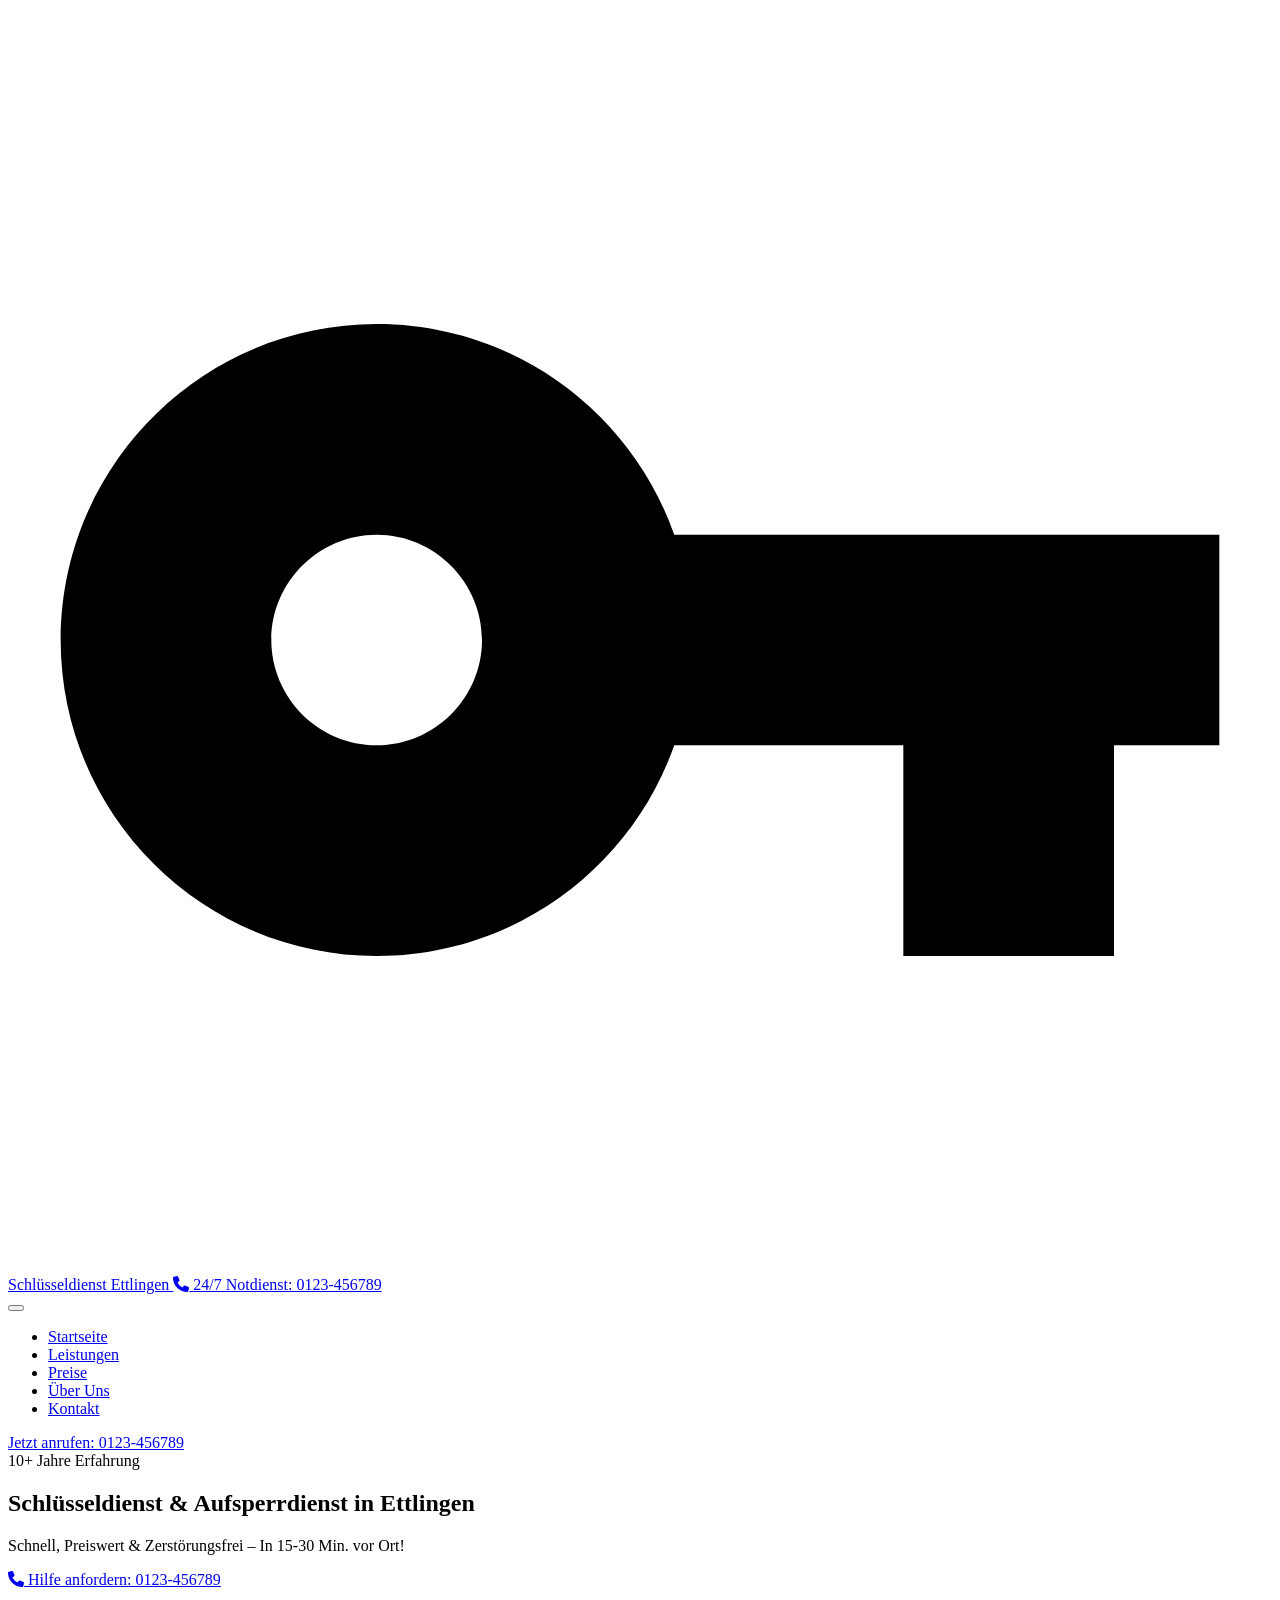
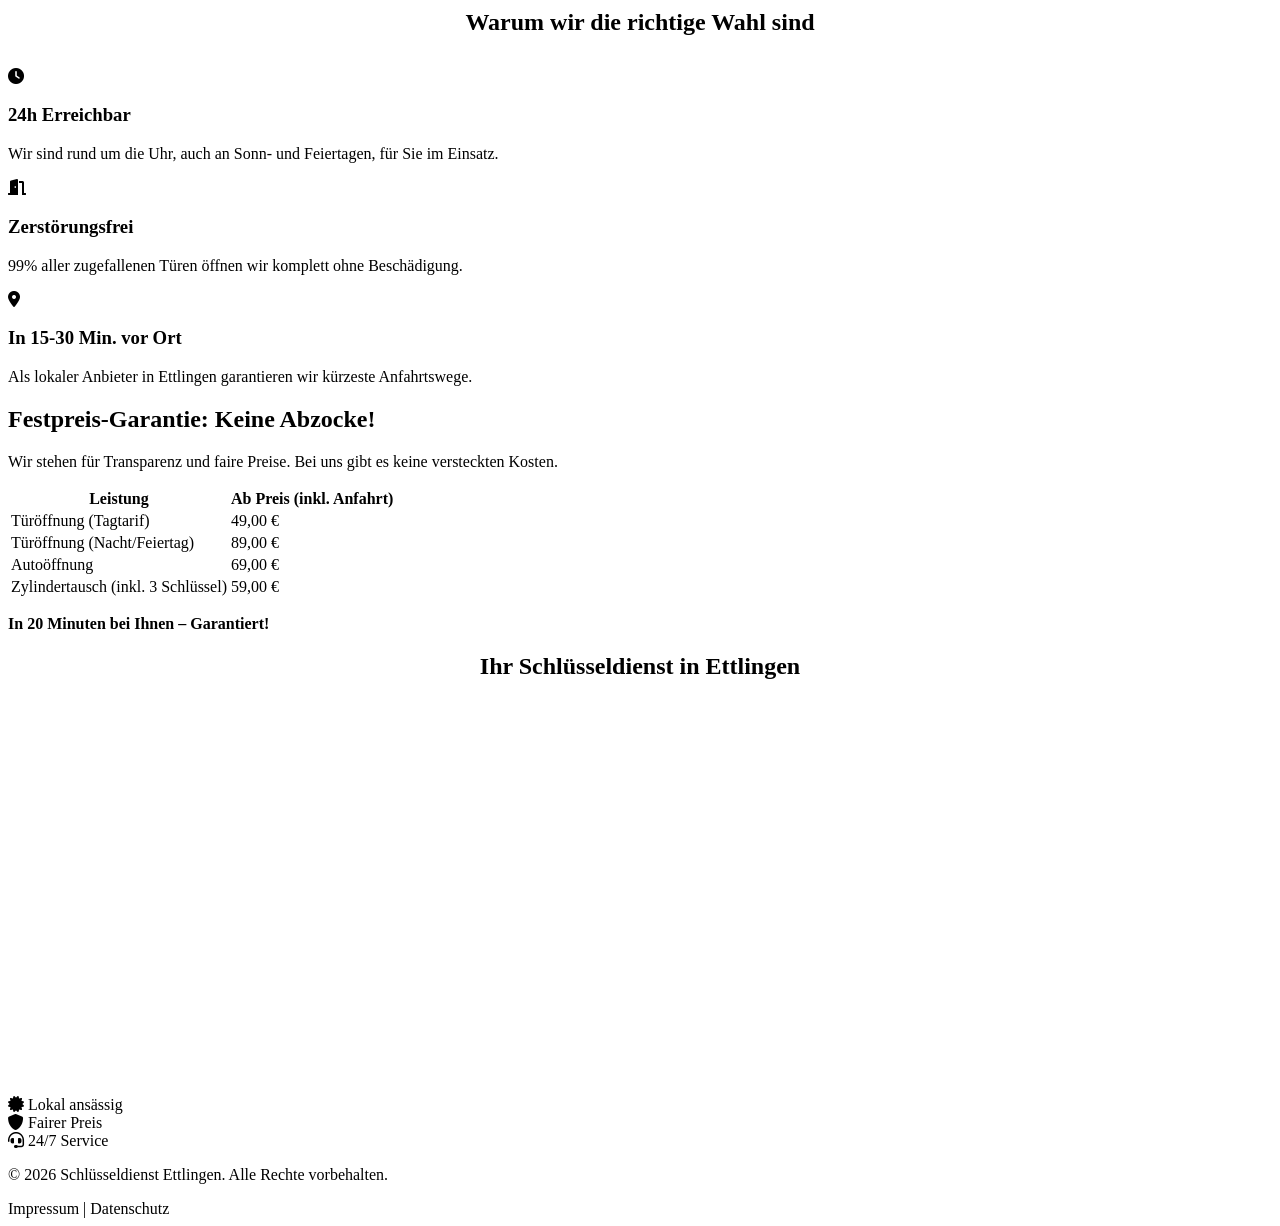
==== index.html @ 542e5ac6 "Add files via upload" ====
<!DOCTYPE html>
<html lang="de">
<head>
    <meta charset="UTF-8">
    <meta name="viewport" content="width=device-width, initial-scale=1.0">
    <title>Schlüsseldienst Ettlingen – Schnell & Preiswert (Festpreis-Garantie)</title>
    <meta name="description" content="Professioneller Schlüsseldienst & Aufsperrdienst in Ettlingen. In 15-30 Min. vor Ort, zerstörungsfreie Türöffnung, 24h Notdienst zum Festpreis. Jetzt anrufen!">
    <link rel="stylesheet" href="css/style.css">
    <link rel="stylesheet" href="https://cdnjs.cloudflare.com/ajax/libs/font-awesome/6.0.0/css/all.min.css">
    <!-- JSON-LD Schema Markup -->
    <script type="application/ld+json">
    {
      "@context": "https://schema.org",
      "@type": "LocalBusiness",
      "name": "Schlüsseldienst Ettlingen",
      "image": "img/hero-locksmith.webp",
      "@id": "",
      "url": "https://schluesseldienst-ettlingen.com",
      "telephone": "0123-456789",
      "address": {
        "@type": "PostalAddress",
        "streetAddress": "Musterstraße 123",
        "addressLocality": "Ettlingen",
        "postalCode": "76275",
        "addressCountry": "DE"
      },
      "geo": {
        "@type": "GeoCoordinates",
        "latitude": 48.9403,
        "longitude": 8.4069
      },
      "openingHoursSpecification": {
        "@type": "OpeningHoursSpecification",
        "dayOfWeek": [
          "Monday", "Tuesday", "Wednesday", "Thursday", "Friday", "Saturday", "Sunday"
        ],
        "opens": "00:00",
        "closes": "23:59"
      },
      "priceRange": "$$"
    }
    </script>
</head>
<body>
    <header>
        <div class="nav-container">
            <a href="index.html" class="logo">
                <svg viewBox="0 0 24 24" xmlns="http://www.w3.org/2000/svg">
                    <path d="M12.65 10C11.83 7.67 9.61 6 7 6c-3.31 0-6 2.69-6 6s2.69 6 6 6c2.61 0 4.83-1.67 5.65-4H17v4h4v-4h2v-4H12.65zM7 14c-1.1 0-2-.9-2-2s.9-2 2-2 2 .9 2 2-.9 2-2 2z"/>
                </svg>
                Schlüsseldienst Ettlingen
            </a>
            <a href="tel:0123-456789" class="emergency-btn">
                <i class="fas fa-phone"></i> <span class="btn-text">24/7 Notdienst: 0123-456789</span>
            </a>
            <nav>
                <button class="mobile-menu-toggle" aria-label="Menü öffnen">
                    <span></span>
                    <span></span>
                    <span></span>
                </button>
            </nav>
        </div>
        <ul class="nav-menu">
            <li><a href="index.html">Startseite</a></li>
            <li><a href="leistungen.html">Leistungen</a></li>
            <li><a href="preise.html">Preise</a></li>
            <li><a href="ueber-uns.html">Über Uns</a></li>
            <li><a href="kontakt.html">Kontakt</a></li>
        </ul>
    </header>

    <a href="tel:0123-456789" class="mobile-sticky-bar">
        Jetzt anrufen: 0123-456789
    </a>

    <section class="hero reveal">
        <div class="hero-content">
            <div class="hero-badge">10+ Jahre Erfahrung</div>
            <h1>Schlüsseldienst & Aufsperrdienst in Ettlingen</h1>
            <p>Schnell, Preiswert & Zerstörungsfrei – In 15-30 Min. vor Ort!</p>
            <a href="tel:0123-456789" class="hero-btn">
                <i class="fas fa-phone"></i> Hilfe anfordern: 0123-456789
            </a>
        </div>
    </section>

    <section class="usp reveal">
        <h2 style="text-align:center; margin-bottom: 2rem;">Warum wir die richtige Wahl sind</h2>
        <div class="usp-grid">
            <div class="usp-card">
                <i class="fas fa-clock"></i>
                <h3>24h Erreichbar</h3>
                <p>Wir sind rund um die Uhr, auch an Sonn- und Feiertagen, für Sie im Einsatz.</p>
            </div>
            <div class="usp-card">
                <i class="fas fa-door-open"></i>
                <h3>Zerstörungsfrei</h3>
                <p>99% aller zugefallenen Türen öffnen wir komplett ohne Beschädigung.</p>
            </div>
            <div class="usp-card">
                <i class="fas fa-map-marker-alt"></i>
                <h3>In 15-30 Min. vor Ort</h3>
                <p>Als lokaler Anbieter in Ettlingen garantieren wir kürzeste Anfahrtswege.</p>
            </div>
        </div>
    </section>

    <section class="pricing reveal">
        <div class="pricing-container">
            <h2>Festpreis-Garantie: Keine Abzocke!</h2>
            <p>Wir stehen für Transparenz und faire Preise. Bei uns gibt es keine versteckten Kosten.</p>
            <table class="pricing-table">
                <thead>
                    <tr>
                        <th>Leistung</th>
                        <th>Ab Preis (inkl. Anfahrt)</th>
                    </tr>
                </thead>
                <tbody>
                    <tr>
                        <td>Türöffnung (Tagtarif)</td>
                        <td>49,00 €</td>
                    </tr>
                    <tr>
                        <td>Türöffnung (Nacht/Feiertag)</td>
                        <td>89,00 €</td>
                    </tr>
                    <tr>
                        <td>Autoöffnung</td>
                        <td>69,00 €</td>
                    </tr>
                    <tr>
                        <td>Zylindertausch (inkl. 3 Schlüssel)</td>
                        <td>59,00 €</td>
                    </tr>
                </tbody>
            </table>
            <p style="margin-top: 1rem; font-weight: bold; color: var(--primary-color);">In 20 Minuten bei Ihnen – Garantiert!</p>
        </div>
    </section>

    <section class="map reveal">
        <h2 style="text-align:center; margin-bottom: 1rem;">Ihr Schlüsseldienst in Ettlingen</h2>
        <div style="width: 100%; height: 400px;">
            <iframe 
                src="https://www.google.com/maps/embed?pb=!1m18!1m12!1m3!1d10528.234608753235!2d8.3999!3d48.9403!2m3!1f0!2f0!3f0!3m2!1i1024!2i768!4f13.1!3m3!1m2!1s0x479708f76e7f7943%3A0x422d4d510db1480!2sEttlingen!5e0!3m2!1sde!2sde!4v1620000000000!5m2!1sde!2sde" 
                width="100%" height="100%" style="border:0; border-radius: 10px;" allowfullscreen="" loading="lazy"></iframe>
        </div>
    </section>

    <footer>
        <div class="footer-badges">
            <div class="badge">
                <i class="fas fa-certificate"></i>
                <span>Lokal ansässig</span>
            </div>
            <div class="badge">
                <i class="fas fa-shield-alt"></i>
                <span>Fairer Preis</span>
            </div>
            <div class="badge">
                <i class="fas fa-headset"></i>
                <span>24/7 Service</span>
            </div>
        </div>
        <p>&copy; 2026 Schlüsseldienst Ettlingen. Alle Rechte vorbehalten.</p>
        <nav style="margin-top: 1rem;">
            <a href="impressum.html" style="color: var(--white); text-decoration: none;">Impressum</a> | 
            <a href="datenschutz.html" style="color: var(--white); text-decoration: none;">Datenschutz</a>
        </nav>
    </footer>

    <script src="js/main.js"></script>
</body>
</html>
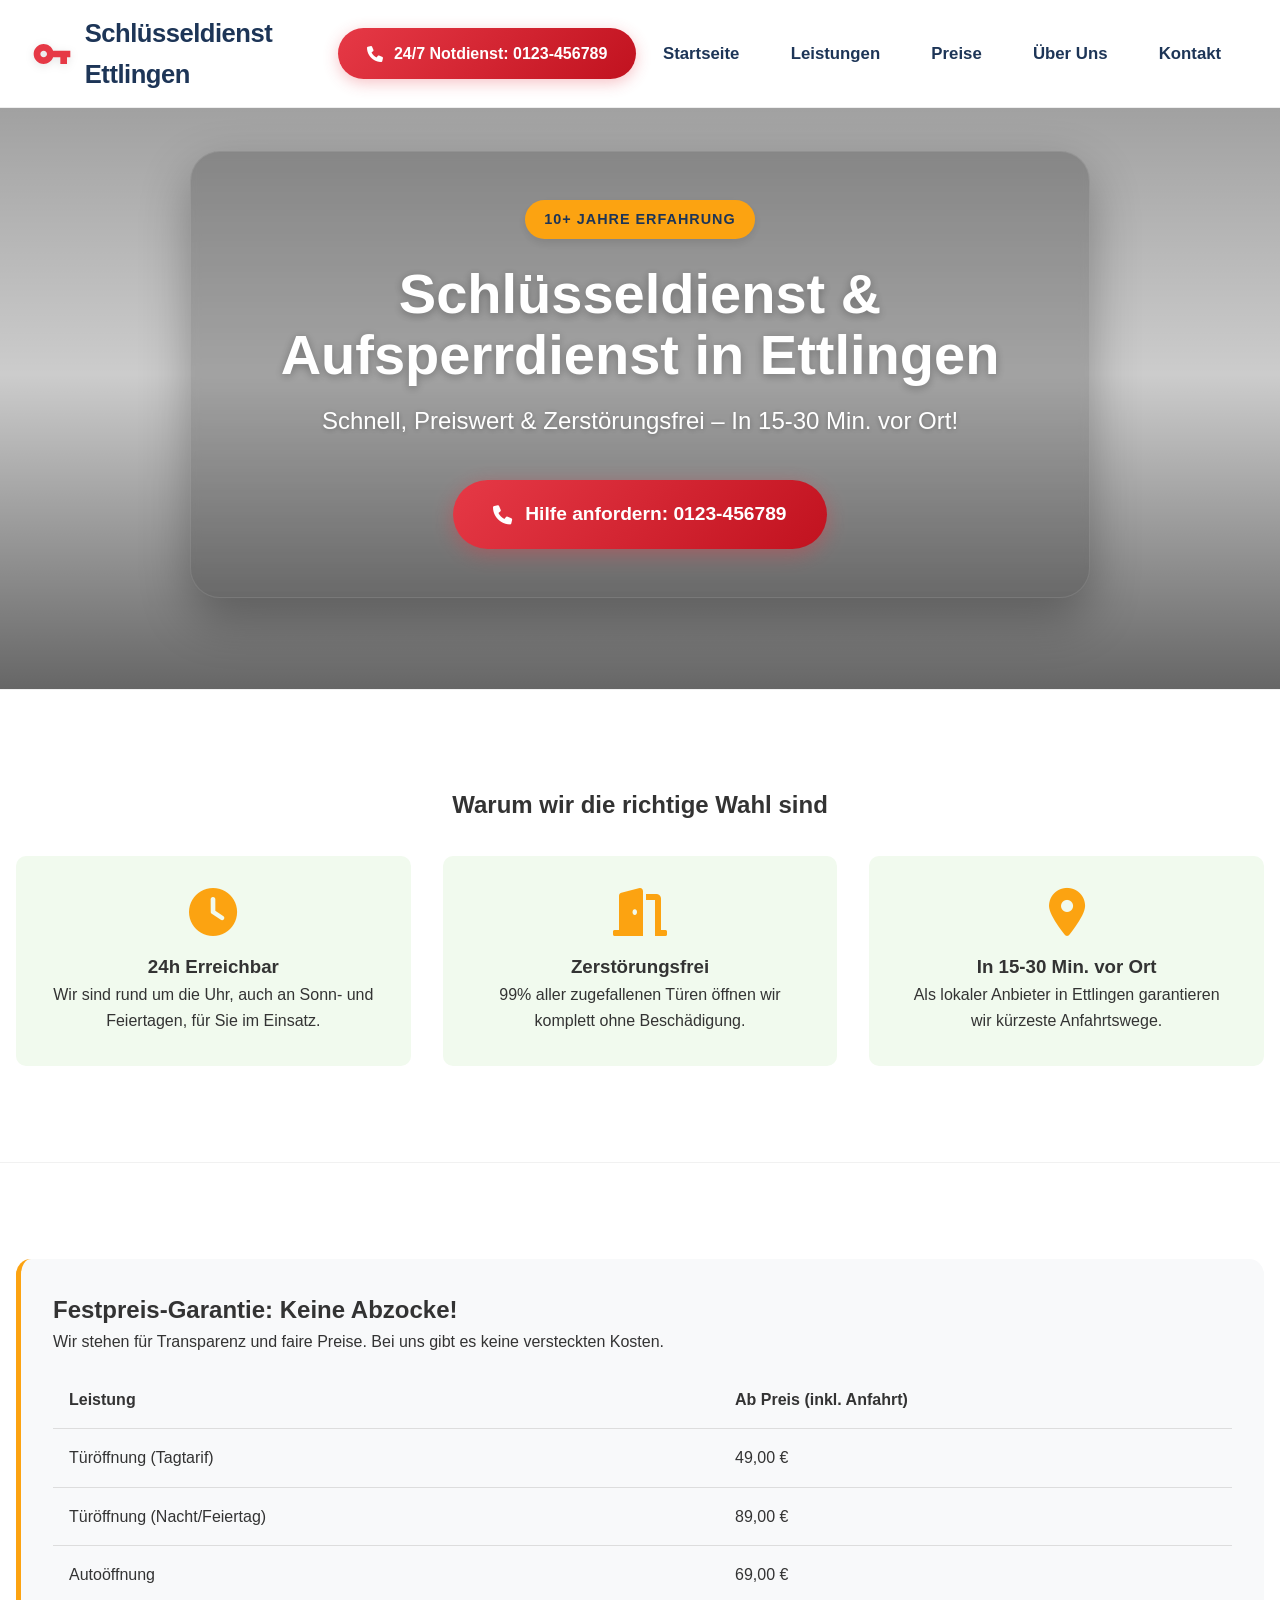
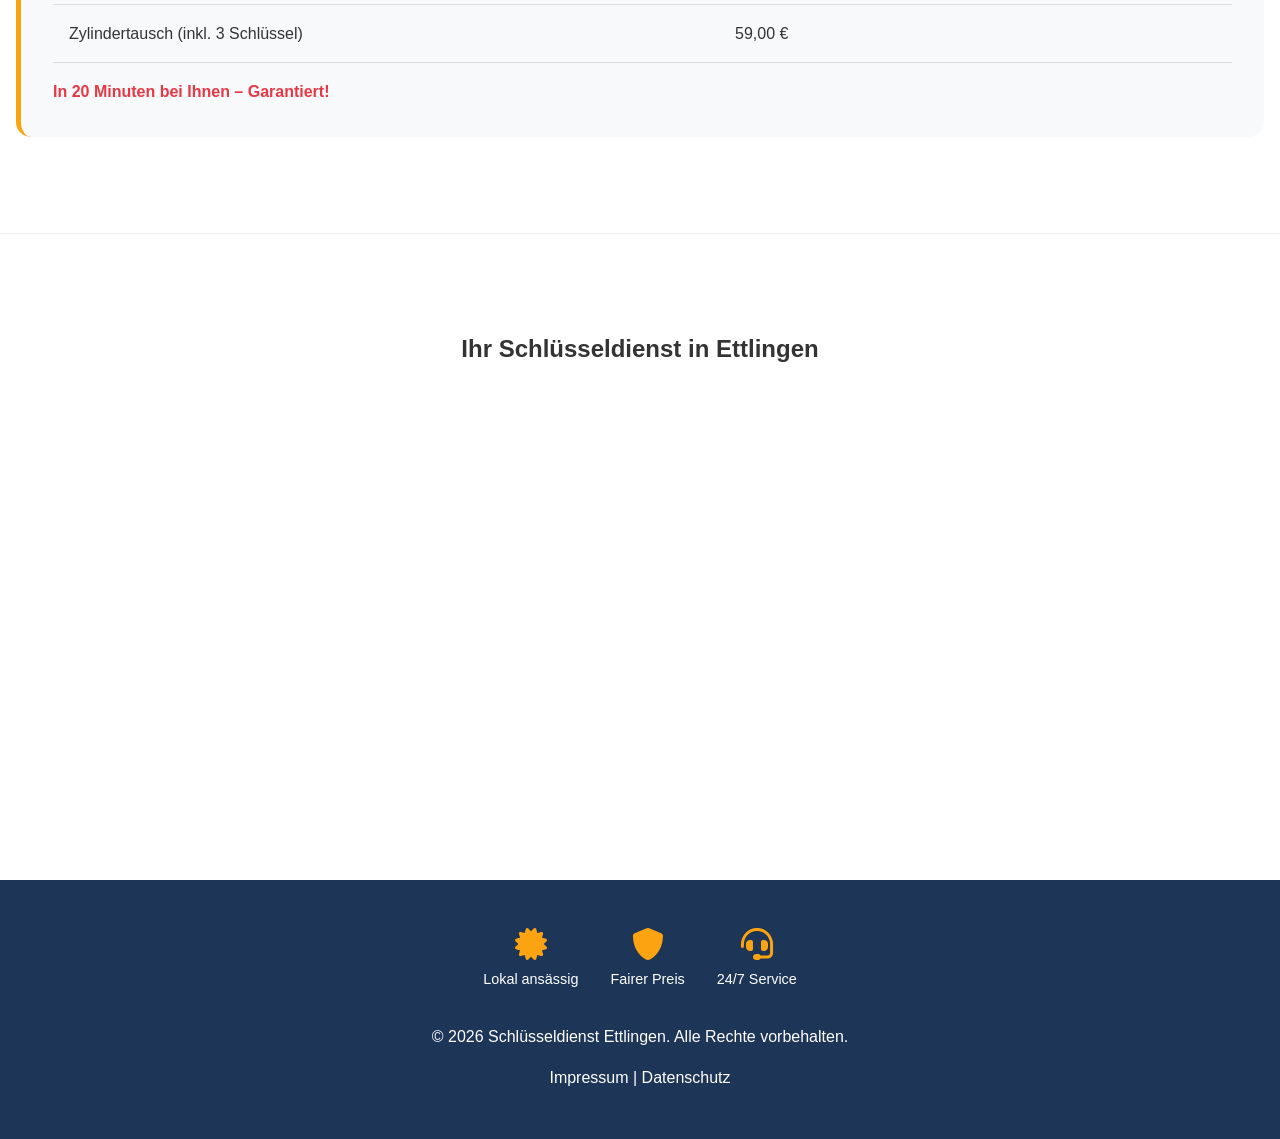
==== commit 3c6ab803: "Update index.html" ====
--- a/index.html
+++ b/index.html
@@ -48,26 +48,31 @@
                 <svg viewBox="0 0 24 24" xmlns="http://www.w3.org/2000/svg">
                     <path d="M12.65 10C11.83 7.67 9.61 6 7 6c-3.31 0-6 2.69-6 6s2.69 6 6 6c2.61 0 4.83-1.67 5.65-4H17v4h4v-4h2v-4H12.65zM7 14c-1.1 0-2-.9-2-2s.9-2 2-2 2 .9 2 2-.9 2-2 2z"/>
                 </svg>
-                Schlüsseldienst Ettlingen
+                <div class="logo-text">
+                    <span class="logo-top">Schlüsseldienst</span>
+                    <span class="logo-bottom">Ettlingen</span>
+                </div>
             </a>
-            <a href="tel:0123-456789" class="emergency-btn">
-                <i class="fas fa-phone"></i> <span class="btn-text">24/7 Notdienst: 0123-456789</span>
-            </a>
-            <nav>
-                <button class="mobile-menu-toggle" aria-label="Menü öffnen">
-                    <span></span>
-                    <span></span>
-                    <span></span>
-                </button>
-            </nav>
+            <div class="header-actions">
+                <a href="tel:0123-456789" class="emergency-btn">
+                    <i class="fas fa-phone"></i> <span class="btn-text">24/7 Notdienst: 0123-456789</span>
+                </a>
+                <nav>
+                    <button class="mobile-menu-toggle" aria-label="Menü öffnen">
+                        <span></span>
+                        <span></span>
+                        <span></span>
+                    </button>
+                </nav>
+            </div>
+            <ul class="nav-menu">
+                <li><a href="index.html">Startseite</a></li>
+                <li><a href="leistungen.html">Leistungen</a></li>
+                <li><a href="preise.html">Preise</a></li>
+                <li><a href="ueber-uns.html">Über Uns</a></li>
+                <li><a href="kontakt.html">Kontakt</a></li>
+            </ul>
         </div>
-        <ul class="nav-menu">
-            <li><a href="index.html">Startseite</a></li>
-            <li><a href="leistungen.html">Leistungen</a></li>
-            <li><a href="preise.html">Preise</a></li>
-            <li><a href="ueber-uns.html">Über Uns</a></li>
-            <li><a href="kontakt.html">Kontakt</a></li>
-        </ul>
     </header>
 
     <a href="tel:0123-456789" class="mobile-sticky-bar">
--- a/css/style.css
+++ b/css/style.css
@@ -0,0 +1,545 @@
+:root {
+    --primary-color: #e63946; /* Emergency Red */
+    --secondary-color: #fca311; /* Urgency Orange */
+    --dark-color: #1d3557;
+    --light-color: #f1faee;
+    --text-color: #333;
+    --white: #ffffff;
+    --glass-bg: rgba(255, 255, 255, 0.7);
+    --glass-border: rgba(255, 255, 255, 0.3);
+    --transition: all 0.3s ease;
+}
+
+* {
+    margin: 0;
+    padding: 0;
+    box-sizing: border-box;
+}
+
+body {
+    font-family: 'Segoe UI', Tahoma, Geneva, Verdana, sans-serif;
+    line-height: 1.6;
+    color: var(--text-color);
+    background-color: var(--white);
+    overflow-x: hidden;
+}
+
+/* Header & Navigation */
+header {
+    position: fixed;
+    top: 0;
+    width: 100%;
+    z-index: 1001; /* Higher than menu */
+    background: var(--white);
+    backdrop-filter: blur(10px);
+    -webkit-backdrop-filter: blur(10px);
+    border-bottom: 1px solid #eee;
+    padding: 0.8rem 0;
+    transition: var(--transition);
+}
+
+header.scrolled {
+    padding: 0.4rem 0;
+    background: rgba(255, 255, 255, 0.9);
+}
+
+.nav-container {
+    max-width: 1400px;
+    margin: 0 auto;
+    display: flex;
+    justify-content: space-between;
+    align-items: center;
+    padding: 0 2rem;
+}
+
+.logo {
+    display: flex;
+    align-items: center;
+    gap: 0.8rem;
+    font-weight: 800;
+    font-size: 1.6rem; /* Slightly larger on desktop */
+    text-decoration: none;
+    color: var(--dark-color);
+    letter-spacing: -0.5px;
+    flex: 1; /* Take space on the left */
+}
+
+.logo svg {
+    width: 40px;
+    height: 40px;
+    fill: var(--primary-color);
+    filter: drop-shadow(0 2px 4px rgba(0,0,0,0.1));
+    flex-shrink: 0;
+}
+
+.mobile-menu-toggle {
+    display: none;
+    flex-direction: column;
+    justify-content: space-between;
+    width: 30px;
+    height: 21px;
+    background: transparent;
+    border: none;
+    cursor: pointer;
+    padding: 0;
+    z-index: 1001;
+}
+
+.mobile-menu-toggle span {
+    width: 100%;
+    height: 3px;
+    background-color: var(--dark-color);
+    border-radius: 10px;
+    transition: all 0.3s cubic-bezier(0.68, -0.6, 0.32, 1.6);
+}
+
+.mobile-menu-toggle.active span:nth-child(1) {
+    transform: translateY(9px) rotate(45deg);
+}
+
+.mobile-menu-toggle.active span:nth-child(2) {
+    opacity: 0;
+    transform: translateX(-20px);
+}
+
+.mobile-menu-toggle.active span:nth-child(3) {
+    transform: translateY(-9px) rotate(-45deg);
+}
+
+.nav-menu {
+    display: flex;
+    list-style: none;
+    gap: 1.2rem; /* Reduced space between links */
+    justify-content: center;
+    flex: 2; /* Center in the middle */
+}
+
+.nav-menu li a {
+    text-decoration: none;
+    color: var(--dark-color);
+    font-weight: 700;
+    font-size: 1.05rem;
+    padding: 0.6rem 1rem;
+    border-radius: 12px;
+    transition: var(--transition);
+}
+
+.nav-menu li a:hover {
+    background: rgba(230, 57, 70, 0.05);
+    color: var(--primary-color);
+}
+
+.nav-menu li a.active {
+    background: var(--primary-color);
+    color: var(--white);
+}
+
+.emergency-btn {
+    background: linear-gradient(135deg, var(--primary-color), #c1121f);
+    color: var(--white);
+    padding: 0.8rem 1.8rem;
+    border-radius: 50px;
+    text-decoration: none;
+    font-weight: 700;
+    display: flex;
+    align-items: center;
+    gap: 0.7rem;
+    transition: var(--transition);
+    box-shadow: 0 4px 15px rgba(230, 57, 70, 0.3);
+    animation: pulse 2s infinite;
+    flex: 1; /* Take space on the right */
+    justify-content: flex-end; /* Align content to right */
+    max-width: fit-content;
+    margin-left: auto;
+}
+
+@keyframes pulse {
+    0% { box-shadow: 0 0 0 0 rgba(230, 57, 70, 0.4); }
+    70% { box-shadow: 0 0 0 10px rgba(230, 57, 70, 0); }
+    100% { box-shadow: 0 0 0 0 rgba(230, 57, 70, 0); }
+}
+
+.emergency-btn:hover {
+    transform: scale(1.05) translateY(-2px);
+    box-shadow: 0 6px 20px rgba(230, 57, 70, 0.4);
+}
+
+/* Mobile View Sticky Bar */
+.mobile-sticky-bar {
+    display: none;
+    position: fixed;
+    bottom: 0;
+    left: 0;
+    width: 100%;
+    background-color: var(--primary-color);
+    color: var(--white);
+    text-align: center;
+    padding: 0.8rem;
+    z-index: 1001;
+    font-weight: bold;
+    text-decoration: none;
+}
+
+/* Sections Base Styling */
+section {
+    padding: 6rem 1rem; /* Increased padding for better spacing */
+    max-width: 1400px;
+    margin: 0 auto;
+    border-bottom: 1px solid #f1f1f1; /* Light border line to show separation */
+    position: relative;
+}
+
+section:last-of-type {
+    border-bottom: none;
+}
+
+.hero {
+    position: relative;
+    height: 70vh;
+    display: flex;
+    align-items: center;
+    justify-content: center;
+    text-align: center;
+    background: url('https://images.unsplash.com/photo-1582139329536-e7284fece509?auto=format&fit=crop&q=80&w=1600'); /* High-quality Locksmith image from Unsplash */
+    background-size: cover;
+    background-position: center;
+    background-attachment: fixed; /* Parallax effect on desktop */
+    color: var(--white);
+    margin-top: 60px;
+    max-width: 100%;
+    overflow: hidden;
+}
+
+.hero::before {
+    content: '';
+    position: absolute;
+    top: 0;
+    left: 0;
+    width: 100%;
+    height: 100%;
+    background: linear-gradient(
+        to bottom,
+        rgba(0, 0, 0, 0.4) 0%,
+        rgba(0, 0, 0, 0.2) 50%,
+        rgba(0, 0, 0, 0.6) 100%
+    );
+    z-index: 1;
+}
+
+.hero-content {
+    position: relative;
+    z-index: 2;
+    padding: 3rem;
+    max-width: 900px;
+    background: rgba(0, 0, 0, 0.2); /* Mid-shadow effect in background */
+    backdrop-filter: blur(5px);
+    -webkit-backdrop-filter: blur(5px);
+    border-radius: 30px;
+    border: 1px solid rgba(255, 255, 255, 0.1);
+    box-shadow: 0 20px 50px rgba(0, 0, 0, 0.3); /* Good seeing shadow */
+}
+
+.hero-content h1 {
+    font-size: 3.5rem;
+    margin-bottom: 1rem;
+    line-height: 1.1;
+    text-shadow: 0 2px 10px rgba(0,0,0,0.3);
+}
+
+.hero-content p {
+    font-size: 1.5rem;
+    margin-bottom: 2.5rem;
+    text-shadow: 0 1px 5px rgba(0,0,0,0.3);
+}
+
+.hero-badge {
+    display: inline-block;
+    background: var(--secondary-color);
+    color: var(--dark-color);
+    padding: 0.5rem 1.2rem;
+    border-radius: 50px;
+    font-weight: 800;
+    font-size: 0.9rem;
+    margin-bottom: 1.5rem;
+    text-transform: uppercase;
+    letter-spacing: 1px;
+    box-shadow: 0 4px 10px rgba(0,0,0,0.1);
+}
+
+.hero-btn {
+    display: inline-flex;
+    align-items: center;
+    gap: 0.8rem;
+    background: linear-gradient(135deg, var(--primary-color), #c1121f);
+    color: var(--white);
+    padding: 1.2rem 2.5rem;
+    border-radius: 50px;
+    text-decoration: none;
+    font-weight: 700;
+    font-size: 1.2rem;
+    transition: var(--transition);
+    box-shadow: 0 5px 20px rgba(230, 57, 70, 0.4);
+    animation: pulse 2s infinite;
+}
+
+.hero-btn:hover {
+    transform: scale(1.05) translateY(-3px);
+    box-shadow: 0 8px 25px rgba(230, 57, 70, 0.5);
+}
+
+/* USP Section */
+.usp-grid {
+    display: grid;
+    grid-template-columns: repeat(auto-fit, minmax(250px, 1fr));
+    gap: 2rem;
+    text-align: center;
+}
+
+.usp-card {
+    padding: 2rem;
+    background: var(--light-color);
+    border-radius: 10px;
+    transition: var(--transition);
+}
+
+.usp-card:hover {
+    transform: translateY(-5px);
+    box-shadow: 0 5px 15px rgba(0,0,0,0.1);
+}
+
+.usp-card i {
+    font-size: 3rem;
+    color: var(--secondary-color);
+    margin-bottom: 1rem;
+}
+
+/* Pricing Section */
+.pricing-container {
+    background: #f8f9fa;
+    padding: 2rem;
+    border-radius: 15px;
+    border-left: 5px solid var(--secondary-color);
+}
+
+.pricing-table {
+    width: 100%;
+    border-collapse: collapse;
+    margin-top: 1rem;
+}
+
+.pricing-table th, .pricing-table td {
+    padding: 1rem;
+    border-bottom: 1px solid #ddd;
+    text-align: left;
+}
+
+/* FAQ Accordion */
+.accordion-item {
+    border-bottom: 1px solid #ddd;
+    margin-bottom: 0.5rem;
+}
+
+.accordion-header {
+    width: 100%;
+    padding: 1rem;
+    background: none;
+    border: none;
+    text-align: left;
+    font-size: 1.1rem;
+    font-weight: bold;
+    cursor: pointer;
+    display: flex;
+    justify-content: space-between;
+    align-items: center;
+}
+
+.accordion-content {
+    max-height: 0;
+    overflow: hidden;
+    transition: max-height 0.3s ease-out;
+    padding: 0 1rem;
+}
+
+/* Fade-in Animation */
+.reveal {
+    opacity: 0;
+    transform: translateY(30px);
+    transition: all 0.8s ease-out;
+}
+
+.reveal.active {
+    opacity: 1;
+    transform: translateY(0);
+}
+
+/* Footer */
+footer {
+    background: var(--dark-color);
+    color: var(--white);
+    padding: 3rem 1rem;
+    text-align: center;
+}
+
+.footer-badges {
+    display: flex;
+    justify-content: center;
+    gap: 2rem;
+    margin-bottom: 2rem;
+}
+
+.badge {
+    display: flex;
+    flex-direction: column;
+    align-items: center;
+    font-size: 0.9rem;
+}
+
+.badge i {
+    font-size: 2rem;
+    margin-bottom: 0.5rem;
+    color: var(--secondary-color);
+}
+
+/* Mobile Responsive */
+@media (max-width: 992px) {
+    .btn-text {
+        display: none;
+    }
+    .emergency-btn {
+        padding: 0.8rem;
+        border-radius: 50%;
+        width: 45px;
+        height: 45px;
+        justify-content: center;
+        order: 2; /* Phone icon middle */
+        margin-left: auto; /* Push phone icon to right next to burger */
+    }
+    .emergency-btn i {
+        font-size: 1.2rem;
+        margin: 0;
+    }
+    nav {
+        order: 3; /* Burger on far right */
+    }
+}
+
+@media (max-width: 768px) {
+    .mobile-menu-toggle {
+        display: flex;
+        margin-left: 1rem;
+    }
+
+    .nav-menu {
+        position: absolute; /* Relative to header */
+        top: 100%; /* Directly below header */
+        left: 0;
+        width: 100%;
+        height: auto;
+        background: var(--white);
+        flex-direction: column;
+        justify-content: flex-start;
+        align-items: stretch;
+        padding: 0.5rem;
+        box-shadow: 0 10px 30px rgba(0,0,0,0.1);
+        transition: 0.3s cubic-bezier(0.4, 0, 0.2, 1);
+        z-index: 1000;
+        transform: translateY(-100%);
+        opacity: 0;
+        visibility: hidden;
+    }
+
+    .nav-menu.active {
+        transform: translateY(0);
+        opacity: 1;
+        visibility: visible;
+    }
+
+    .nav-menu li {
+        margin: 0;
+        width: 100%;
+    }
+
+    .nav-menu li a {
+        display: block;
+        padding: 0.8rem 1.2rem;
+        font-size: 0.95rem;
+        font-weight: 600;
+        color: #444;
+        border-radius: 8px;
+        transition: 0.2s ease;
+    }
+
+    .nav-menu li a:hover,
+    .nav-menu li a.active {
+        background-color: #f0f4f8;
+        color: var(--primary-color);
+    }
+
+    /* Highlight first and last links like in the image */
+    .nav-menu li:first-child a,
+    .nav-menu li:last-child a {
+        background-color: #f0f4f8;
+        color: var(--primary-color);
+    }
+
+    .hero {
+        height: 80vh; /* Better for seeing image */
+        background: url('https://images.unsplash.com/photo-1582139329536-e7284fece509?auto=format&fit=crop&q=80&w=800');
+        background-size: cover;
+        background-position: center;
+        background-attachment: scroll; /* Fixed is buggy on mobile */
+        display: flex;
+        align-items: center;
+        padding-bottom: 0;
+    }
+
+    .hero::before {
+        background: linear-gradient(
+            to top,
+            rgba(0, 0, 0, 0.7) 0%,
+            rgba(0, 0, 0, 0.3) 50%,
+            rgba(0, 0, 0, 0.5) 100%
+        );
+    }
+
+    .hero-content {
+        background: rgba(255, 255, 255, 0.1);
+        backdrop-filter: blur(10px);
+        -webkit-backdrop-filter: blur(10px);
+        padding: 2.5rem 1.5rem;
+        border-radius: 25px;
+        border: 1px solid rgba(255, 255, 255, 0.2);
+        margin: 0 1rem;
+        width: calc(100% - 2rem);
+    }
+
+    .hero-content h1 {
+        font-size: 2.2rem;
+        line-height: 1.2;
+        margin-bottom: 0.8rem;
+    }
+
+    .hero-content p {
+        font-size: 1.1rem;
+        margin-bottom: 2rem;
+    }
+
+    .hero-btn {
+        width: 100%;
+        justify-content: center;
+        padding: 1rem;
+        font-size: 1.1rem;
+    }
+
+    .hero-badge {
+        font-size: 0.8rem;
+        padding: 0.4rem 1rem;
+        margin-bottom: 1rem;
+    }
+    .mobile-sticky-bar {
+        display: block;
+    }
+    body {
+        padding-bottom: 50px; /* Space for mobile bar */
+    }
+}
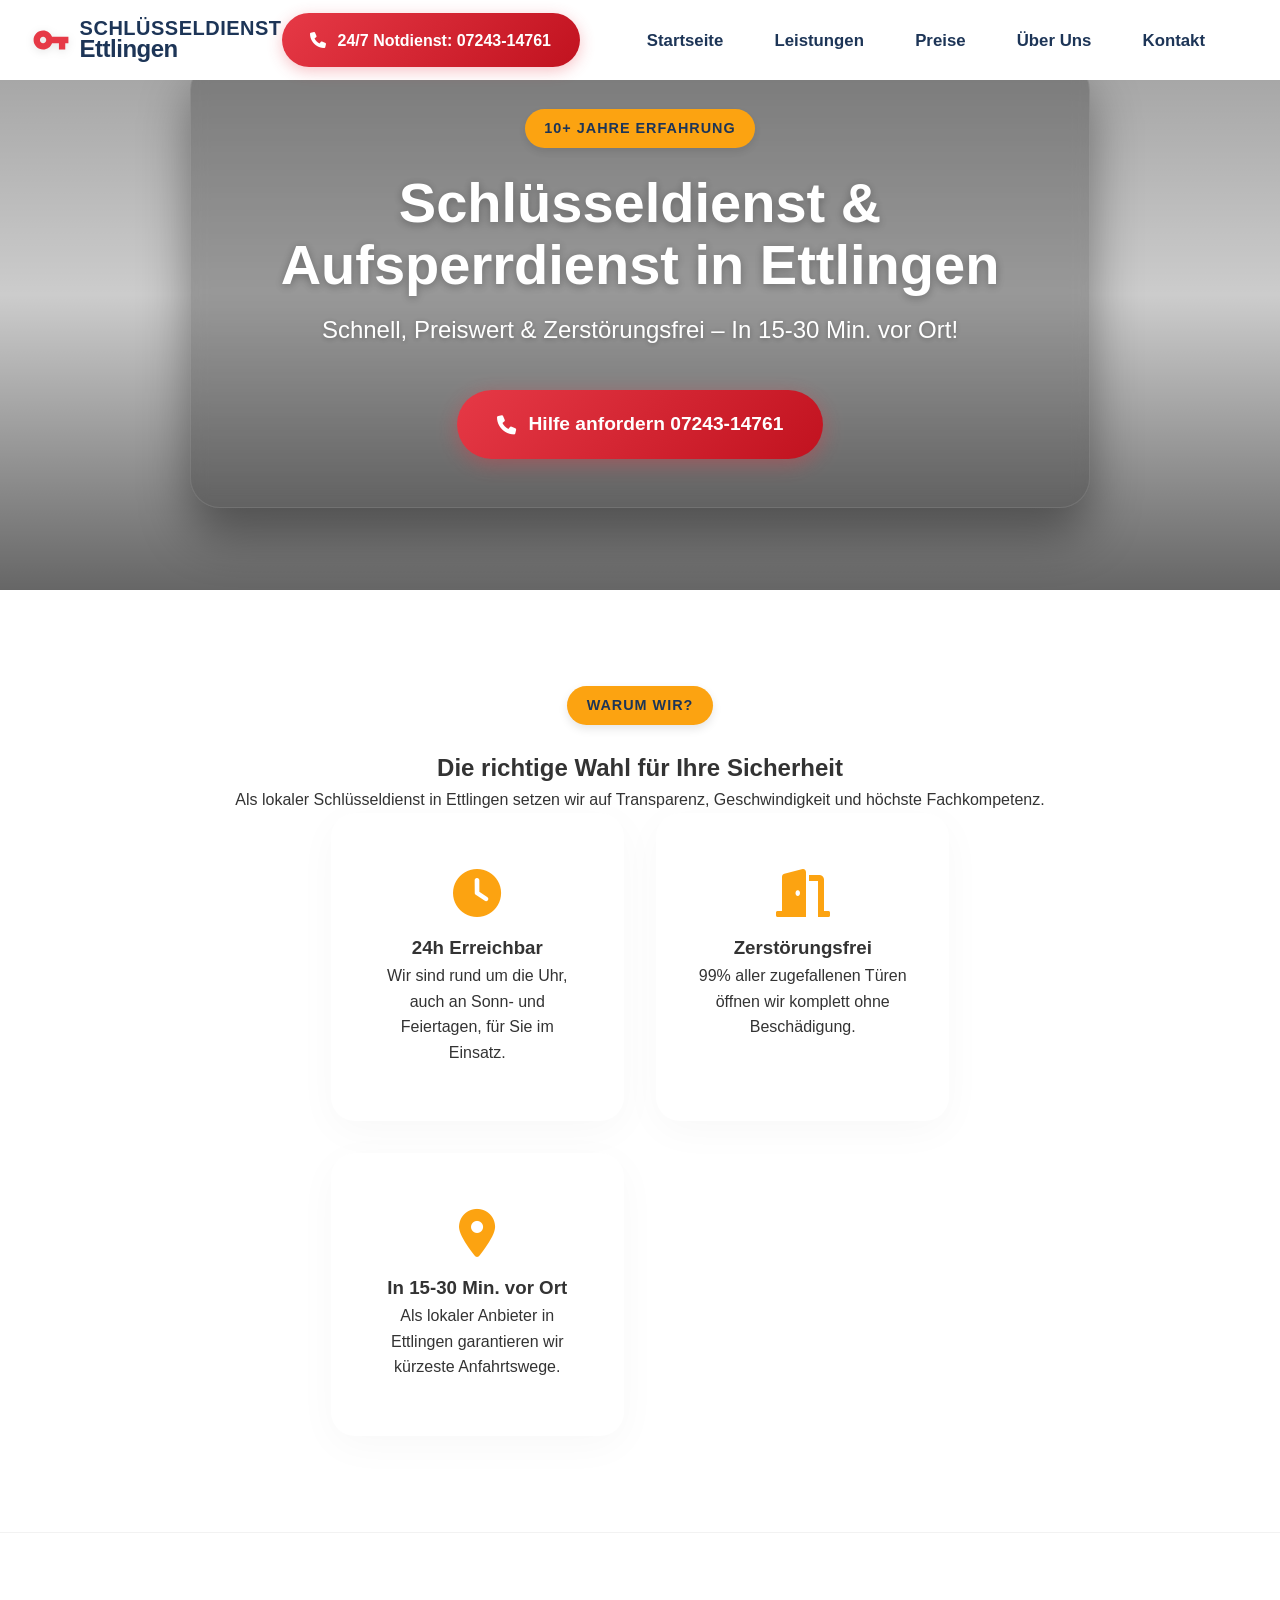
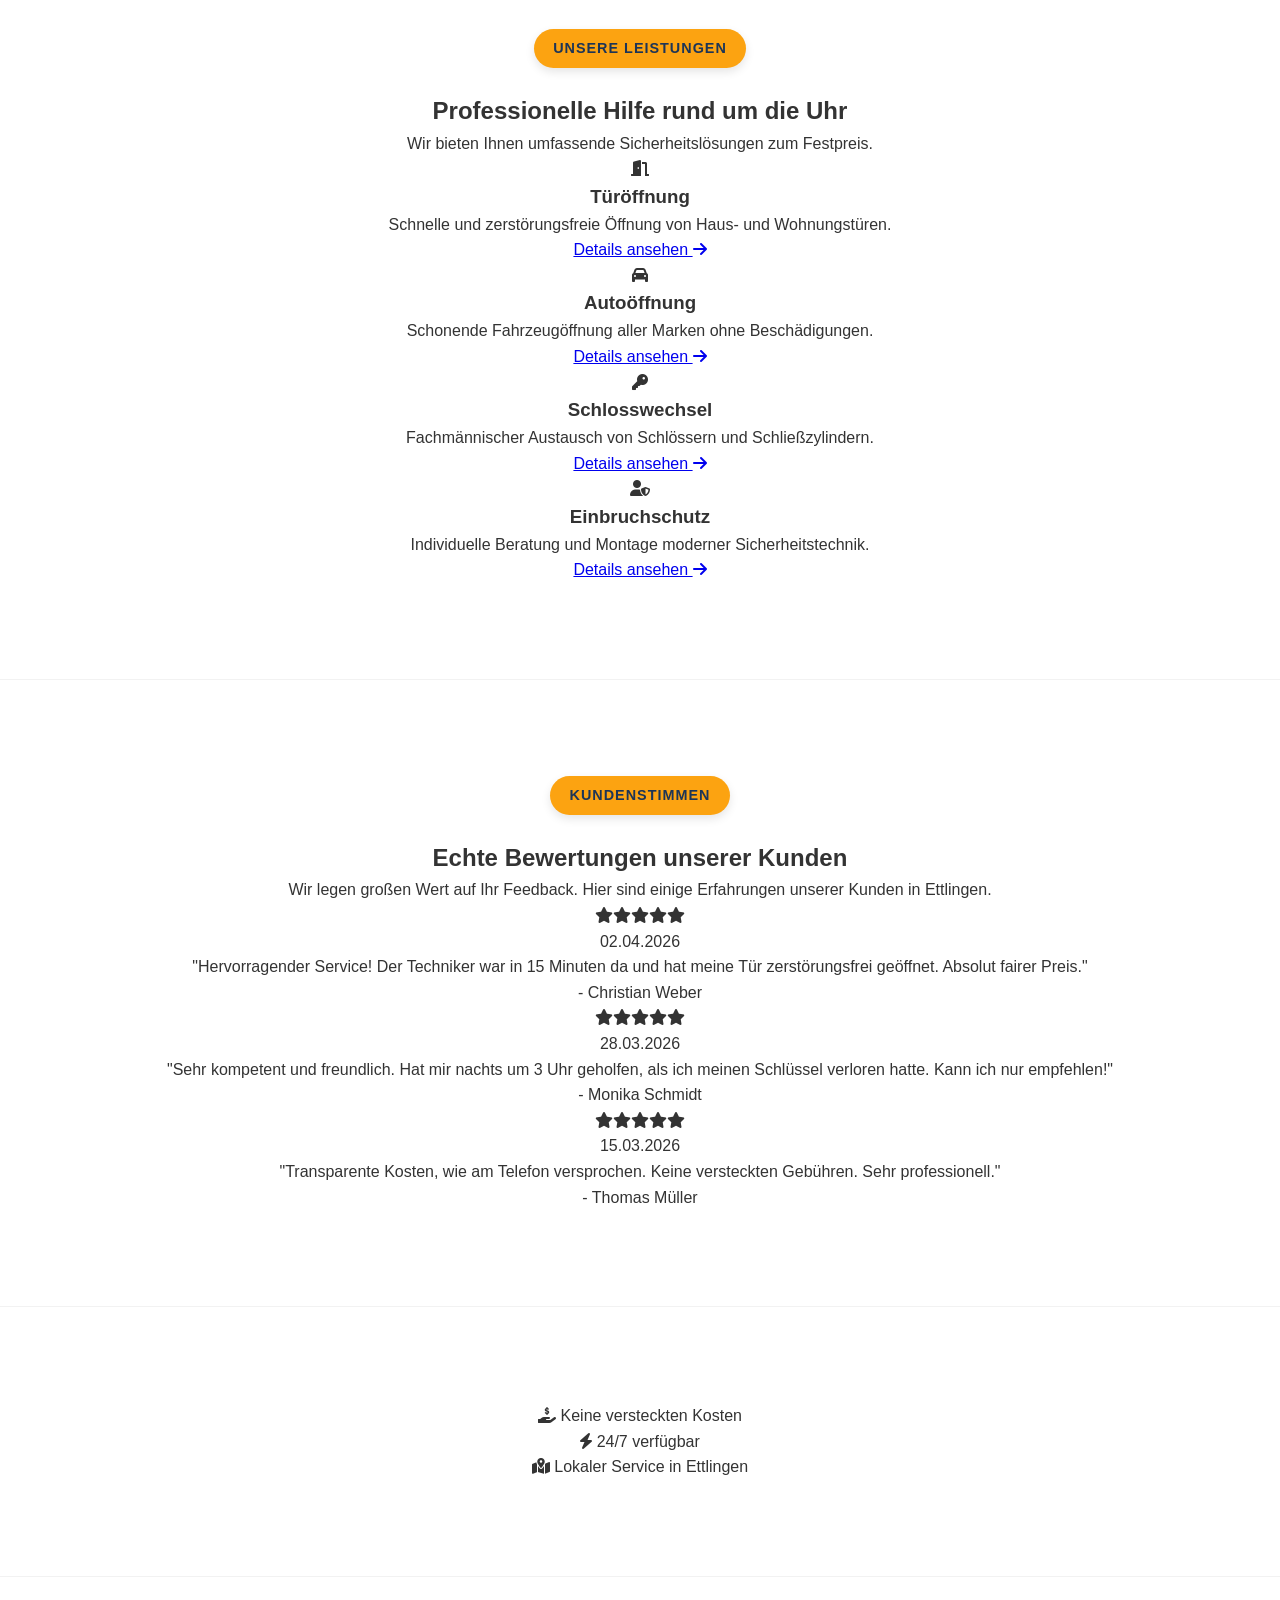
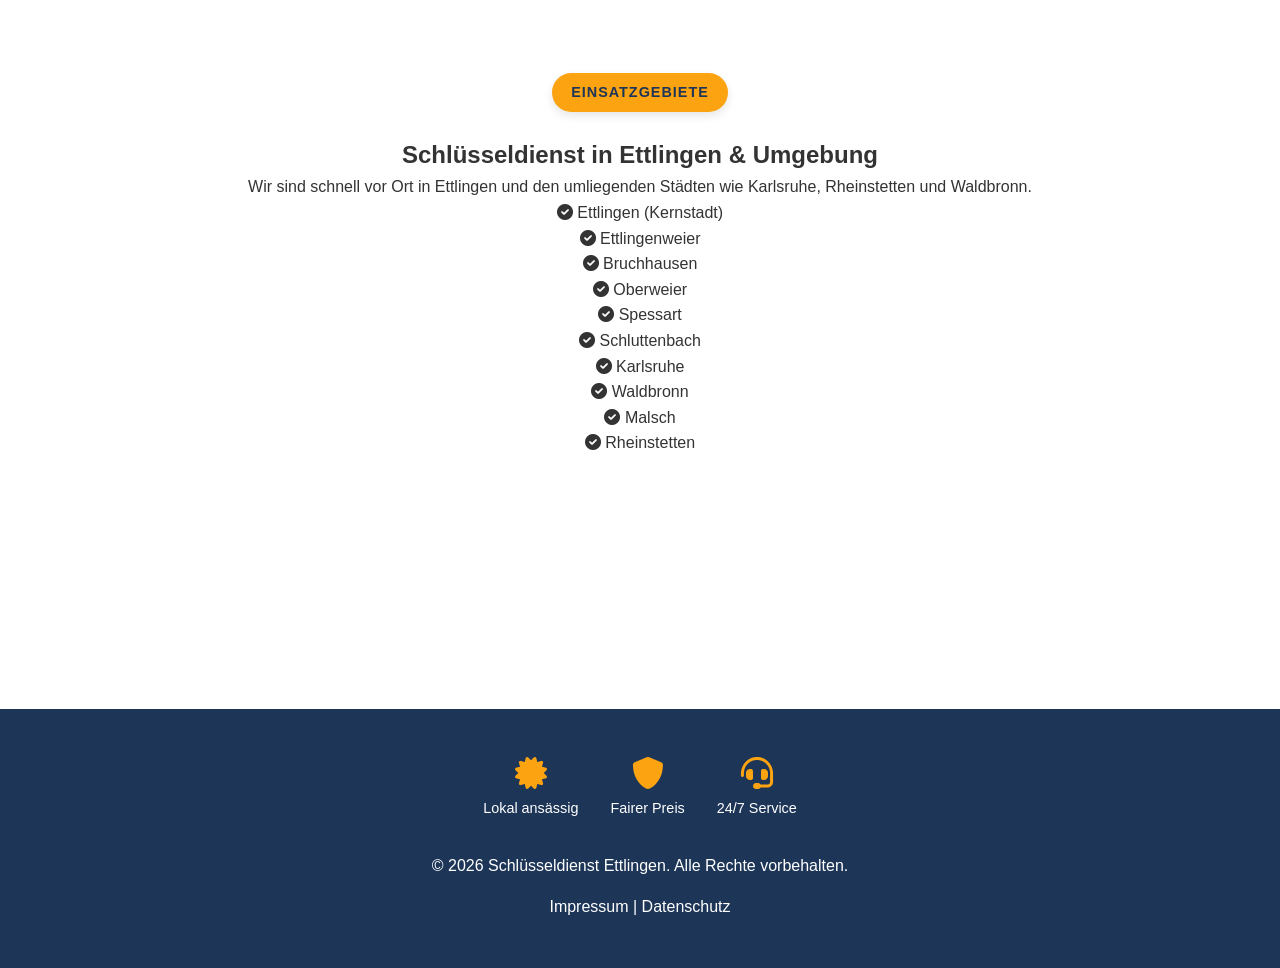
==== commit f0e61b21: "Update index.html" ====
--- a/index.html
+++ b/index.html
@@ -16,7 +16,7 @@
       "image": "img/hero-locksmith.webp",
       "@id": "",
       "url": "https://schluesseldienst-ettlingen.com",
-      "telephone": "0123-456789",
+      "telephone": "07243-14761",
       "address": {
         "@type": "PostalAddress",
         "streetAddress": "Musterstraße 123",
@@ -54,8 +54,8 @@
                 </div>
             </a>
             <div class="header-actions">
-                <a href="tel:0123-456789" class="emergency-btn">
-                    <i class="fas fa-phone"></i> <span class="btn-text">24/7 Notdienst: 0123-456789</span>
+                <a href="tel:0724314761" class="emergency-btn">
+                    <i class="fas fa-phone"></i> <span class="btn-text">24/7 Notdienst: 07243-14761</span>
                 </a>
                 <nav>
                     <button class="mobile-menu-toggle" aria-label="Menü öffnen">
@@ -75,8 +75,8 @@
         </div>
     </header>
 
-    <a href="tel:0123-456789" class="mobile-sticky-bar">
-        Jetzt anrufen: 0123-456789
+    <a href="tel:0724314761" class="mobile-sticky-bar">
+        Jetzt anrufen: 07243-14761
     </a>
 
     <section class="hero reveal">
@@ -84,73 +84,160 @@
             <div class="hero-badge">10+ Jahre Erfahrung</div>
             <h1>Schlüsseldienst & Aufsperrdienst in Ettlingen</h1>
             <p>Schnell, Preiswert & Zerstörungsfrei – In 15-30 Min. vor Ort!</p>
-            <a href="tel:0123-456789" class="hero-btn">
-                <i class="fas fa-phone"></i> Hilfe anfordern: 0123-456789
+            <a href="tel:0724314761" class="hero-btn">
+                <i class="fas fa-phone"></i>
+                <div class="hero-btn-content">
+                    <span class="hero-btn-text">Hilfe anfordern</span>
+                    <span class="hero-btn-number">07243-14761</span>
+                </div>
             </a>
         </div>
     </section>
 
-    <section class="usp reveal">
-        <h2 style="text-align:center; margin-bottom: 2rem;">Warum wir die richtige Wahl sind</h2>
+    <section id="why-us" class="usp reveal" aria-labelledby="usp-title">
+        <div class="section-header">
+            <div class="hero-badge">Warum wir?</div>
+            <h2 id="usp-title">Die richtige Wahl für Ihre Sicherheit</h2>
+            <p>Als lokaler Schlüsseldienst in Ettlingen setzen wir auf Transparenz, Geschwindigkeit und höchste Fachkompetenz.</p>
+        </div>
         <div class="usp-grid">
             <div class="usp-card">
-                <i class="fas fa-clock"></i>
+                <div class="usp-icon-wrapper">
+                    <i class="fas fa-clock"></i>
+                </div>
                 <h3>24h Erreichbar</h3>
                 <p>Wir sind rund um die Uhr, auch an Sonn- und Feiertagen, für Sie im Einsatz.</p>
             </div>
             <div class="usp-card">
-                <i class="fas fa-door-open"></i>
+                <div class="usp-icon-wrapper">
+                    <i class="fas fa-door-open"></i>
+                </div>
                 <h3>Zerstörungsfrei</h3>
                 <p>99% aller zugefallenen Türen öffnen wir komplett ohne Beschädigung.</p>
             </div>
             <div class="usp-card">
-                <i class="fas fa-map-marker-alt"></i>
+                <div class="usp-icon-wrapper">
+                    <i class="fas fa-map-marker-alt"></i>
+                </div>
                 <h3>In 15-30 Min. vor Ort</h3>
                 <p>Als lokaler Anbieter in Ettlingen garantieren wir kürzeste Anfahrtswege.</p>
             </div>
         </div>
     </section>
 
-    <section class="pricing reveal">
-        <div class="pricing-container">
-            <h2>Festpreis-Garantie: Keine Abzocke!</h2>
-            <p>Wir stehen für Transparenz und faire Preise. Bei uns gibt es keine versteckten Kosten.</p>
-            <table class="pricing-table">
-                <thead>
-                    <tr>
-                        <th>Leistung</th>
-                        <th>Ab Preis (inkl. Anfahrt)</th>
-                    </tr>
-                </thead>
-                <tbody>
-                    <tr>
-                        <td>Türöffnung (Tagtarif)</td>
-                        <td>49,00 €</td>
-                    </tr>
-                    <tr>
-                        <td>Türöffnung (Nacht/Feiertag)</td>
-                        <td>89,00 €</td>
-                    </tr>
-                    <tr>
-                        <td>Autoöffnung</td>
-                        <td>69,00 €</td>
-                    </tr>
-                    <tr>
-                        <td>Zylindertausch (inkl. 3 Schlüssel)</td>
-                        <td>59,00 €</td>
-                    </tr>
-                </tbody>
-            </table>
-            <p style="margin-top: 1rem; font-weight: bold; color: var(--primary-color);">In 20 Minuten bei Ihnen – Garantiert!</p>
-        </div>
-    </section>
-
-    <section class="map reveal">
-        <h2 style="text-align:center; margin-bottom: 1rem;">Ihr Schlüsseldienst in Ettlingen</h2>
-        <div style="width: 100%; height: 400px;">
-            <iframe 
-                src="https://www.google.com/maps/embed?pb=!1m18!1m12!1m3!1d10528.234608753235!2d8.3999!3d48.9403!2m3!1f0!2f0!3f0!3m2!1i1024!2i768!4f13.1!3m3!1m2!1s0x479708f76e7f7943%3A0x422d4d510db1480!2sEttlingen!5e0!3m2!1sde!2sde!4v1620000000000!5m2!1sde!2sde" 
-                width="100%" height="100%" style="border:0; border-radius: 10px;" allowfullscreen="" loading="lazy"></iframe>
+    <!-- New Section 3: Core Services Overview -->
+    <section id="core-services" class="core-services reveal" aria-labelledby="core-services-title">
+        <div class="section-header">
+            <div class="hero-badge">Unsere Leistungen</div>
+            <h2 id="core-services-title">Professionelle Hilfe rund um die Uhr</h2>
+            <p>Wir bieten Ihnen umfassende Sicherheitslösungen zum Festpreis.</p>
+        </div>
+        <div class="services-overview-grid">
+            <div class="service-overview-card">
+                <div class="service-icon"><i class="fas fa-door-open"></i></div>
+                <h3>Türöffnung</h3>
+                <p>Schnelle und zerstörungsfreie Öffnung von Haus- und Wohnungstüren.</p>
+                <a href="leistungen.html" class="service-link">Details ansehen <i class="fas fa-arrow-right"></i></a>
+            </div>
+            <div class="service-overview-card">
+                <div class="service-icon"><i class="fas fa-car"></i></div>
+                <h3>Autoöffnung</h3>
+                <p>Schonende Fahrzeugöffnung aller Marken ohne Beschädigungen.</p>
+                <a href="leistungen.html" class="service-link">Details ansehen <i class="fas fa-arrow-right"></i></a>
+            </div>
+            <div class="service-overview-card">
+                <div class="service-icon"><i class="fas fa-key"></i></div>
+                <h3>Schlosswechsel</h3>
+                <p>Fachmännischer Austausch von Schlössern und Schließzylindern.</p>
+                <a href="leistungen.html" class="service-link">Details ansehen <i class="fas fa-arrow-right"></i></a>
+            </div>
+            <div class="service-overview-card">
+                <div class="service-icon"><i class="fas fa-user-shield"></i></div>
+                <h3>Einbruchschutz</h3>
+                <p>Individuelle Beratung und Montage moderner Sicherheitstechnik.</p>
+                <a href="leistungen.html" class="service-link">Details ansehen <i class="fas fa-arrow-right"></i></a>
+            </div>
+        </div>
+    </section>
+
+    <!-- New Section 2: Testimonials -->
+    <section id="reviews" class="testimonials reveal" aria-labelledby="reviews-title">
+        <div class="section-header">
+            <div class="hero-badge">Kundenstimmen</div>
+            <h2 id="reviews-title">Echte Bewertungen unserer Kunden</h2>
+            <p>Wir legen großen Wert auf Ihr Feedback. Hier sind einige Erfahrungen unserer Kunden in Ettlingen.</p>
+        </div>
+        <div class="reviews-grid">
+            <div class="review-card">
+                <div class="review-header">
+                    <div class="stars"><i class="fas fa-star"></i><i class="fas fa-star"></i><i class="fas fa-star"></i><i class="fas fa-star"></i><i class="fas fa-star"></i></div>
+                    <span class="review-date">02.04.2026</span>
+                </div>
+                <p>"Hervorragender Service! Der Techniker war in 15 Minuten da und hat meine Tür zerstörungsfrei geöffnet. Absolut fairer Preis."</p>
+                <div class="review-author">- Christian Weber</div>
+            </div>
+            <div class="review-card">
+                <div class="review-header">
+                    <div class="stars"><i class="fas fa-star"></i><i class="fas fa-star"></i><i class="fas fa-star"></i><i class="fas fa-star"></i><i class="fas fa-star"></i></div>
+                    <span class="review-date">28.03.2026</span>
+                </div>
+                <p>"Sehr kompetent und freundlich. Hat mir nachts um 3 Uhr geholfen, als ich meinen Schlüssel verloren hatte. Kann ich nur empfehlen!"</p>
+                <div class="review-author">- Monika Schmidt</div>
+            </div>
+            <div class="review-card">
+                <div class="review-header">
+                    <div class="stars"><i class="fas fa-star"></i><i class="fas fa-star"></i><i class="fas fa-star"></i><i class="fas fa-star"></i><i class="fas fa-star"></i></div>
+                    <span class="review-date">15.03.2026</span>
+                </div>
+                <p>"Transparente Kosten, wie am Telefon versprochen. Keine versteckten Gebühren. Sehr professionell."</p>
+                <div class="review-author">- Thomas Müller</div>
+            </div>
+        </div>
+    </section>
+
+    <!-- New Section 4: Trust Signal Badges -->
+    <section class="trust-signals reveal">
+        <div class="trust-grid">
+            <div class="trust-badge">
+                <i class="fas fa-hand-holding-usd"></i>
+                <span>Keine versteckten Kosten</span>
+            </div>
+            <div class="trust-badge">
+                <i class="fas fa-bolt"></i>
+                <span>24/7 verfügbar</span>
+            </div>
+            <div class="trust-badge">
+                <i class="fas fa-map-marked-alt"></i>
+                <span>Lokaler Service in Ettlingen</span>
+            </div>
+        </div>
+    </section>
+
+    <!-- New Section 1: Service Area -->
+    <section id="service-area" class="service-area reveal" aria-labelledby="area-title">
+        <div class="section-header">
+            <div class="hero-badge">Einsatzgebiete</div>
+            <h2 id="area-title">Schlüsseldienst in Ettlingen & Umgebung</h2>
+            <p>Wir sind schnell vor Ort in Ettlingen und den umliegenden Städten wie Karlsruhe, Rheinstetten und Waldbronn.</p>
+        </div>
+        <div class="area-container">
+            <div class="area-list">
+                <div class="area-item"><i class="fas fa-check-circle"></i> Ettlingen (Kernstadt)</div>
+                <div class="area-item"><i class="fas fa-check-circle"></i> Ettlingenweier</div>
+                <div class="area-item"><i class="fas fa-check-circle"></i> Bruchhausen</div>
+                <div class="area-item"><i class="fas fa-check-circle"></i> Oberweier</div>
+                <div class="area-item"><i class="fas fa-check-circle"></i> Spessart</div>
+                <div class="area-item"><i class="fas fa-check-circle"></i> Schluttenbach</div>
+                <div class="area-item"><i class="fas fa-check-circle"></i> Karlsruhe</div>
+                <div class="area-item"><i class="fas fa-check-circle"></i> Waldbronn</div>
+                <div class="area-item"><i class="fas fa-check-circle"></i> Malsch</div>
+                <div class="area-item"><i class="fas fa-check-circle"></i> Rheinstetten</div>
+            </div>
+            <div class="area-map-placeholder">
+                <iframe 
+                    src="https://www.google.com/maps/embed?pb=!1m18!1m12!1m3!1d2635.44123456789!2d8.4069!3d48.9403!2m3!1f0!2f0!3f0!3m2!1i1024!2i768!4f13.1!3m3!1m2!1s0x47970564c6d2b2b3%3A0x41ffd3c8d094ac0!2sSchl%C3%BCsseldienst%20Ettlingen!5e0!3m2!1sen!2sde!4v1620000000000!5m2!1sen!2sde" 
+                    width="100%" height="100%" style="border:0; border-radius: 20px;" allowfullscreen="" loading="lazy"></iframe>
+            </div>
         </div>
     </section>
 
--- a/css/style.css
+++ b/css/style.css
@@ -33,9 +33,10 @@
     background: var(--white);
     backdrop-filter: blur(10px);
     -webkit-backdrop-filter: blur(10px);
-    border-bottom: 1px solid #eee;
+    border-bottom: none; /* Removed border as requested */
     padding: 0.8rem 0;
     transition: var(--transition);
+    line-height: 29px;
 }
 
 header.scrolled {
@@ -55,21 +56,45 @@
 .logo {
     display: flex;
     align-items: center;
-    gap: 0.8rem;
-    font-weight: 800;
-    font-size: 1.6rem; /* Slightly larger on desktop */
+    gap: 0.6rem; /* Reduced gap for a tighter look */
     text-decoration: none;
     color: var(--dark-color);
+    flex: 0 0 auto;
+}
+
+.logo-text {
+    display: flex;
+    flex-direction: column;
+    line-height: 0.95; /* Tighter vertical spacing */
+}
+
+.logo-top {
+    font-size: 20px;
+    font-weight: 800;
+    text-transform: uppercase;
+    letter-spacing: 0.5px;
+    color: var(--dark-color);
+}
+
+.logo-bottom {
+    font-size: 1.5rem;
+    font-weight: 800;
     letter-spacing: -0.5px;
-    flex: 1; /* Take space on the left */
+    color: var(--dark-color);
 }
 
 .logo svg {
-    width: 40px;
-    height: 40px;
+    width: 38px;
+    height: 38px;
     fill: var(--primary-color);
     filter: drop-shadow(0 2px 4px rgba(0,0,0,0.1));
     flex-shrink: 0;
+}
+
+.header-actions {
+    display: flex;
+    align-items: center;
+    gap: 1.5rem;
 }
 
 .mobile-menu-toggle {
@@ -147,10 +172,7 @@
     transition: var(--transition);
     box-shadow: 0 4px 15px rgba(230, 57, 70, 0.3);
     animation: pulse 2s infinite;
-    flex: 1; /* Take space on the right */
-    justify-content: flex-end; /* Align content to right */
     max-width: fit-content;
-    margin-left: auto;
 }
 
 @keyframes pulse {
@@ -181,33 +203,44 @@
 }
 
 /* Sections Base Styling */
-section {
-    padding: 6rem 1rem; /* Increased padding for better spacing */
-    max-width: 1400px;
-    margin: 0 auto;
-    border-bottom: 1px solid #f1f1f1; /* Light border line to show separation */
-    position: relative;
-}
-
-section:last-of-type {
-    border-bottom: none;
-}
+ section {
+     padding: 6rem 2rem; /* Equal vertical and horizontal base padding */
+     max-width: 1400px;
+     margin: 0 auto;
+     display: flex;
+     flex-direction: column;
+     align-items: center; /* Center horizontally */
+     justify-content: center; /* Center vertically if height is specified */
+     text-align: center;
+     border-bottom: 1px solid rgba(0, 0, 0, 0.05); /* Subtle border mid between sections */
+     position: relative;
+     width: 100%;
+ }
+
+ section:last-of-type {
+     border-bottom: none;
+ }
 
 .hero {
     position: relative;
-    height: 70vh;
+    width: auto; /* Updated from 384px as requested */
+    height: 590px; /* Updated from 550px as requested */
+    padding-top: 11px; /* Updated from 64px as requested */
+    padding-left: 0px; /* Updated from 24px as requested */
+    padding-right: 0px; /* Updated from 24px as requested */
     display: flex;
     align-items: center;
     justify-content: center;
     text-align: center;
-    background: url('https://images.unsplash.com/photo-1582139329536-e7284fece509?auto=format&fit=crop&q=80&w=1600'); /* High-quality Locksmith image from Unsplash */
+    background: url('https://images.unsplash.com/photo-1558002038-1055907df827?auto=format&fit=crop&q=80&w=1600');
     background-size: cover;
     background-position: center;
-    background-attachment: fixed; /* Parallax effect on desktop */
+    background-attachment: fixed;
     color: var(--white);
-    margin-top: 60px;
+    margin-top: 0; /* Header is fixed */
     max-width: 100%;
     overflow: hidden;
+    border-bottom: none;
 }
 
 .hero::before {
@@ -229,14 +262,21 @@
 .hero-content {
     position: relative;
     z-index: 2;
-    padding: 3rem;
+    padding: 3rem 2rem; /* Balanced horizontal and vertical spacing inside the box */
     max-width: 900px;
-    background: rgba(0, 0, 0, 0.2); /* Mid-shadow effect in background */
-    backdrop-filter: blur(5px);
-    -webkit-backdrop-filter: blur(5px);
+    width: 90%; /* Responsive width */
+    margin: 0 auto; /* Horizontal centering */
+    margin-bottom: -63px; /* Updated from 0px as requested */
+    display: flex;
+    flex-direction: column;
+    align-items: center; /* Center content horizontally within the box */
+    justify-content: center; /* Center content vertically within the box */
+    background: rgba(0, 0, 0, 0.25); /* Slightly darker for better visibility */
+    backdrop-filter: blur(8px);
+    -webkit-backdrop-filter: blur(8px);
     border-radius: 30px;
-    border: 1px solid rgba(255, 255, 255, 0.1);
-    box-shadow: 0 20px 50px rgba(0, 0, 0, 0.3); /* Good seeing shadow */
+    border: 1px solid rgba(255, 255, 255, 0.1); /* Subtle internal border mid */
+    box-shadow: 0 25px 50px rgba(0, 0, 0, 0.4); /* Enhanced shadow for 'good seeing' */
 }
 
 .hero-content h1 {
@@ -269,6 +309,7 @@
 .hero-btn {
     display: inline-flex;
     align-items: center;
+    justify-content: center; /* Center the text and icon horizontally */
     gap: 0.8rem;
     background: linear-gradient(135deg, var(--primary-color), #c1121f);
     color: var(--white);
@@ -280,6 +321,7 @@
     transition: var(--transition);
     box-shadow: 0 5px 20px rgba(230, 57, 70, 0.4);
     animation: pulse 2s infinite;
+    text-align: center; /* Ensure text is centered if it wraps */
 }
 
 .hero-btn:hover {
@@ -296,10 +338,13 @@
 }
 
 .usp-card {
-    padding: 2rem;
-    background: var(--light-color);
-    border-radius: 10px;
+    background: var(--white);
+    padding: 3.5rem 2.5rem;
+    border-radius: 24px;
+    text-align: center;
     transition: var(--transition);
+    border: none; /* Removed border as requested */
+    box-shadow: 0 10px 40px rgba(0,0,0,0.03);
 }
 
 .usp-card:hover {
@@ -318,7 +363,7 @@
     background: #f8f9fa;
     padding: 2rem;
     border-radius: 15px;
-    border-left: 5px solid var(--secondary-color);
+    border: none; /* Removed border as requested */
 }
 
 .pricing-table {
@@ -402,94 +447,166 @@
 
 /* Mobile Responsive */
 @media (max-width: 992px) {
+    .nav-container {
+        padding: 0 0.8rem; /* Move logo further left and actions further right */
+    }
     .btn-text {
         display: none;
     }
     .emergency-btn {
-        padding: 0.8rem;
+        padding: 0 !important;
+        border-radius: 50% !important;
+        width: 48px !important;
+        height: 48px !important;
+        min-width: 48px !important; /* Force minimum width */
+        min-height: 48px !important; /* Force minimum height */
+        display: flex !important;
+        align-items: center !important;
+        justify-content: center !important;
+        flex-shrink: 0 !important;
+        aspect-ratio: 1 / 1 !important; /* Ensure 1:1 ratio */
+        background: var(--primary-color);
+        box-shadow: 0 4px 12px rgba(230, 57, 70, 0.4);
+        overflow: hidden;
+        max-width: none !important; /* Remove any max-width constraints */
+    }
+    .emergency-btn i {
+        font-size: 1.4rem; /* Slightly larger icon */
+        margin: 0;
+        padding: 0;
+        line-height: 1; /* Center vertically better */
+    }
+    .header-actions {
+        gap: 0.5rem; /* Reduced space between phone and menu */
+        margin-left: auto; /* Push phone + burger to the right on mobile */
+    }
+    .mobile-menu-toggle {
+        display: flex; /* Show burger menu */
+        width: 42px !important;
+        height: 42px !important;
+        min-width: 42px !important;
+        min-height: 42px !important;
+        aspect-ratio: 1 / 1 !important;
         border-radius: 50%;
-        width: 45px;
-        height: 45px;
+        background: #f0f4f8; /* Light background for contrast */
+        align-items: center;
         justify-content: center;
-        order: 2; /* Phone icon middle */
-        margin-left: auto; /* Push phone icon to right next to burger */
-    }
-    .emergency-btn i {
-        font-size: 1.2rem;
+        padding: 0 !important; /* Reset padding to center burger lines */
+        flex-direction: column;
+        gap: 4px; /* Slightly tighter gap between burger lines */
+        transition: var(--transition);
+        flex-shrink: 0 !important;
+        border: none !important;
+        overflow: hidden;
+    }
+    .mobile-menu-toggle span {
+        width: 20px; /* Slightly smaller width for bars */
+        height: 2.5px; /* Slightly thinner bars */
         margin: 0;
-    }
-    nav {
-        order: 3; /* Burger on far right */
+        transition: all 0.3s ease;
+    }
+    .mobile-menu-toggle.active span:nth-child(1) {
+        transform: translateY(6.5px) rotate(45deg);
+    }
+    .mobile-menu-toggle.active span:nth-child(3) {
+        transform: translateY(-6.5px) rotate(-45deg);
+    }
+    .logo-top {
+        font-size: 20px;
+        font-weight: 800;
+        letter-spacing: 0.3px;
+    }
+    .logo-bottom {
+        font-size: 1.25rem;
+        font-weight: 800;
+    }
+    .logo svg {
+        width: 32px;
+        height: 32px;
+    }
+    .logo {
+        gap: 0.4rem;
+    }
+    .nav-menu {
+        display: none; /* Hide desktop menu on mobile */
     }
 }
 
 @media (max-width: 768px) {
-    .mobile-menu-toggle {
+    section {
+        padding: 4rem 1.5rem; /* Balanced horizontal and vertical spacing for mobile */
+        min-height: auto;
         display: flex;
-        margin-left: 1rem;
+        flex-direction: column;
+        align-items: center;
+        justify-content: center;
     }
 
     .nav-menu {
-        position: absolute; /* Relative to header */
-        top: 100%; /* Directly below header */
-        left: 0;
-        width: 100%;
-        height: auto;
-        background: var(--white);
+        position: absolute;
+        top: calc(100% + 10px); /* Slightly tighter top gap */
+        left: 50%;
+        transform: translateX(-50%) translateY(-20px) scale(0.92); /* Center the container */
+        width: 340px; /* More compact width */
+        background: rgba(255, 255, 255, 0.98);
+        backdrop-filter: blur(15px);
+        -webkit-backdrop-filter: blur(15px);
         flex-direction: column;
-        justify-content: flex-start;
-        align-items: stretch;
-        padding: 0.5rem;
-        box-shadow: 0 10px 30px rgba(0,0,0,0.1);
-        transition: 0.3s cubic-bezier(0.4, 0, 0.2, 1);
+        padding: 0.8rem; /* Reduced padding */
+        border-radius: 20px; /* Slightly smaller radius for professional look */
+        box-shadow: 0 20px 40px -10px rgba(0, 0, 0, 0.2);
+        border: none; /* Removed border as requested */
+        transition: all 0.4s cubic-bezier(0.175, 0.885, 0.32, 1.275);
         z-index: 1000;
-        transform: translateY(-100%);
         opacity: 0;
         visibility: hidden;
     }
 
     .nav-menu.active {
-        transform: translateY(0);
+        display: flex;
+        transform: translateX(-50%) translateY(0) scale(1); /* Center when active */
         opacity: 1;
         visibility: visible;
     }
 
     .nav-menu li {
-        margin: 0;
+        margin-bottom: 0.4rem; /* Reduced space between sections */
         width: 100%;
+        border-bottom: none;
     }
 
     .nav-menu li a {
-        display: block;
-        padding: 0.8rem 1.2rem;
-        font-size: 0.95rem;
-        font-weight: 600;
-        color: #444;
-        border-radius: 8px;
-        transition: 0.2s ease;
+        display: flex;
+        align-items: center;
+        padding: 0.8rem 1.2rem; /* Reduced inner padding */
+        font-size: 1.05rem;
+        font-weight: 700;
+        color: var(--dark-color);
+        border-radius: 12px;
+        transition: all 0.2s ease;
+        background: transparent;
+        text-align: left;
     }
 
     .nav-menu li a:hover,
     .nav-menu li a.active {
-        background-color: #f0f4f8;
+        background: rgba(230, 57, 70, 0.08);
         color: var(--primary-color);
     }
 
-    /* Highlight first and last links like in the image */
-    .nav-menu li:first-child a,
-    .nav-menu li:last-child a {
-        background-color: #f0f4f8;
-        color: var(--primary-color);
-    }
-
     .hero {
-        height: 80vh; /* Better for seeing image */
+        width: auto; /* Updated from 384px as requested */
+        height: 590px; /* Updated from 550px as requested */
+        padding-top: 11px; /* Updated from 64px as requested */
+        padding-left: 0px; /* Updated from 24px as requested */
+        padding-right: 0px; /* Updated from 24px as requested */
         background: url('https://images.unsplash.com/photo-1582139329536-e7284fece509?auto=format&fit=crop&q=80&w=800');
         background-size: cover;
         background-position: center;
         background-attachment: scroll; /* Fixed is buggy on mobile */
         display: flex;
         align-items: center;
+        justify-content: center; /* Center horizontally in mobile view */
         padding-bottom: 0;
     }
 
@@ -503,14 +620,20 @@
     }
 
     .hero-content {
-        background: rgba(255, 255, 255, 0.1);
-        backdrop-filter: blur(10px);
-        -webkit-backdrop-filter: blur(10px);
-        padding: 2.5rem 1.5rem;
+        background: rgba(0, 0, 0, 0.3); /* Slightly darker for mobile clarity */
+        backdrop-filter: blur(12px);
+        -webkit-backdrop-filter: blur(12px);
+        padding: 3rem 1.5rem; /* Equal spacing on all sides for mobile */
         border-radius: 25px;
-        border: 1px solid rgba(255, 255, 255, 0.2);
-        margin: 0 1rem;
-        width: calc(100% - 2rem);
+        border: 1px solid rgba(255, 255, 255, 0.1); /* Subtle internal border mid */
+        margin: 0 auto; /* Centered in mobile view */
+        margin-bottom: -63px; /* Updated from 0px as requested */
+        width: calc(100% - 3rem); /* Maintain horizontal margins */
+        max-width: 500px;
+        display: flex;
+        flex-direction: column;
+        align-items: center;
+        justify-content: center;
     }
 
     .hero-content h1 {
@@ -527,6 +650,7 @@
     .hero-btn {
         width: 100%;
         justify-content: center;
+        text-align: center;
         padding: 1rem;
         font-size: 1.1rem;
     }
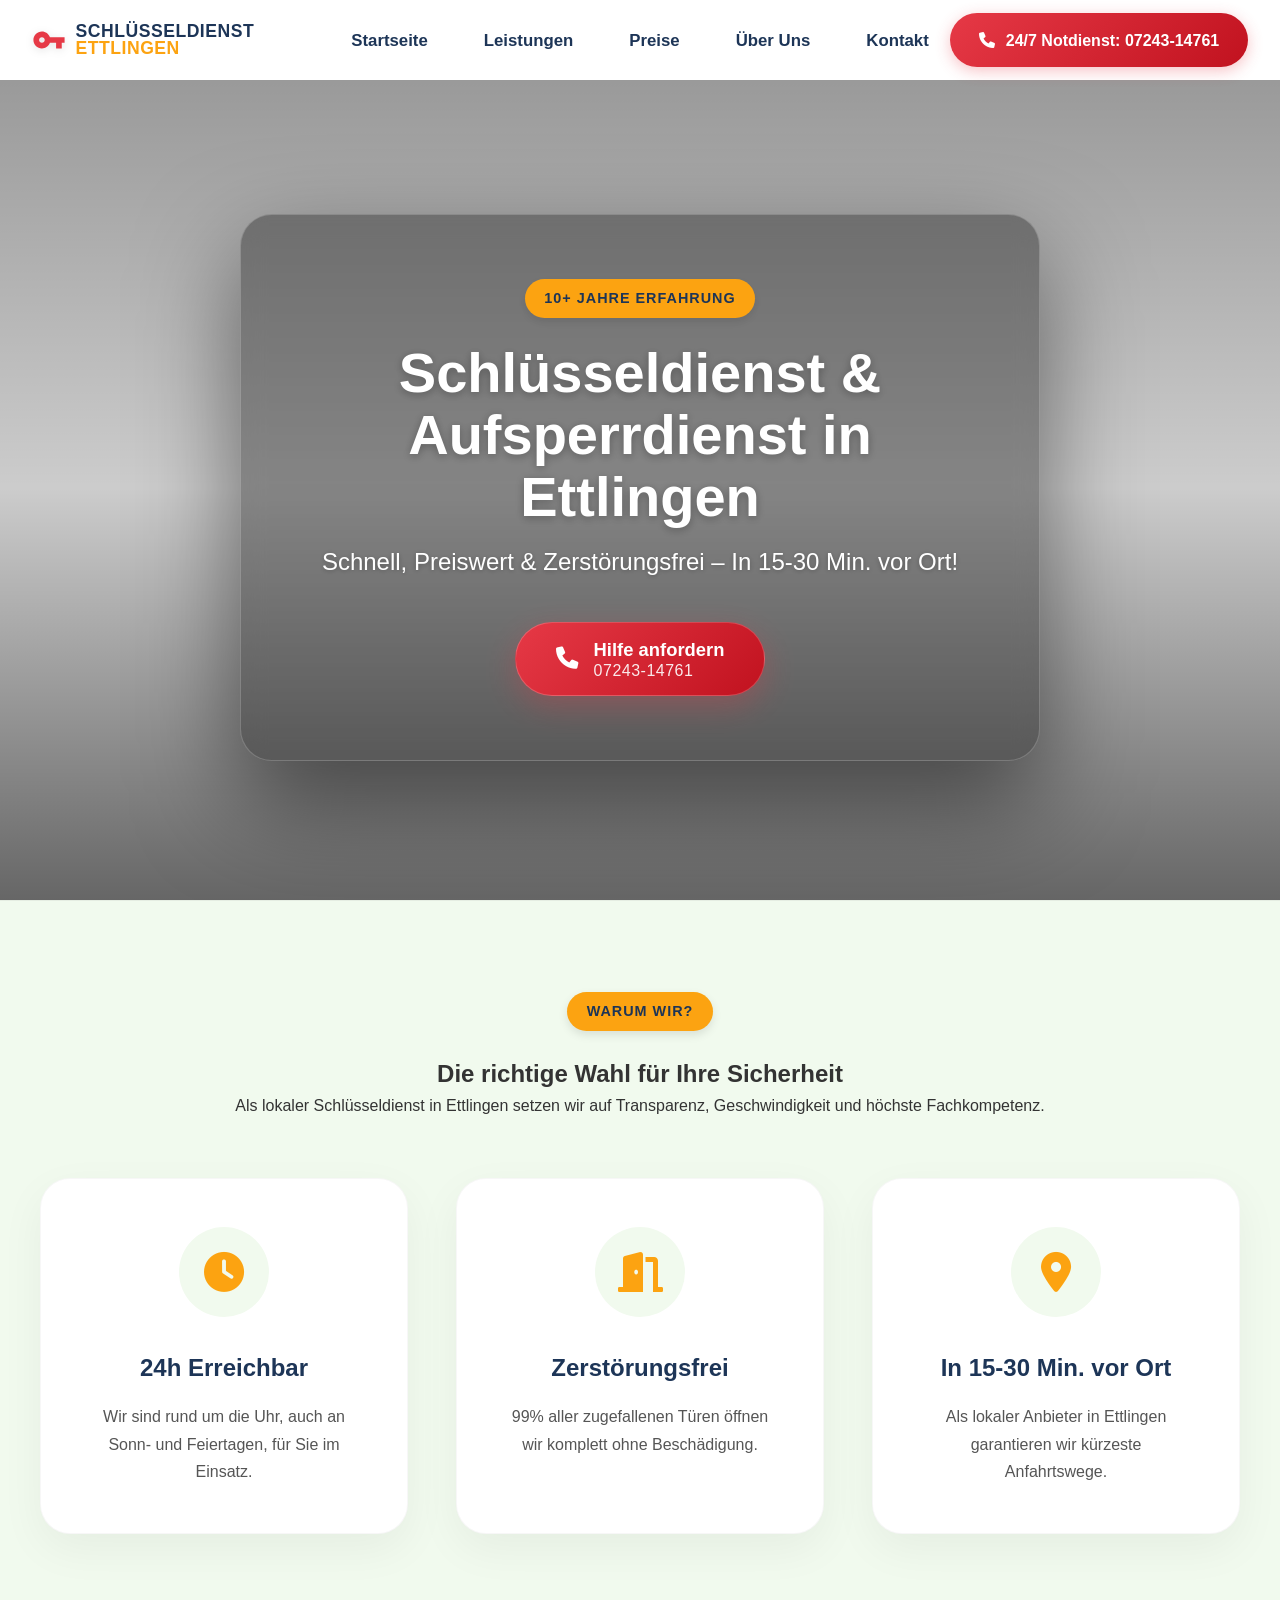
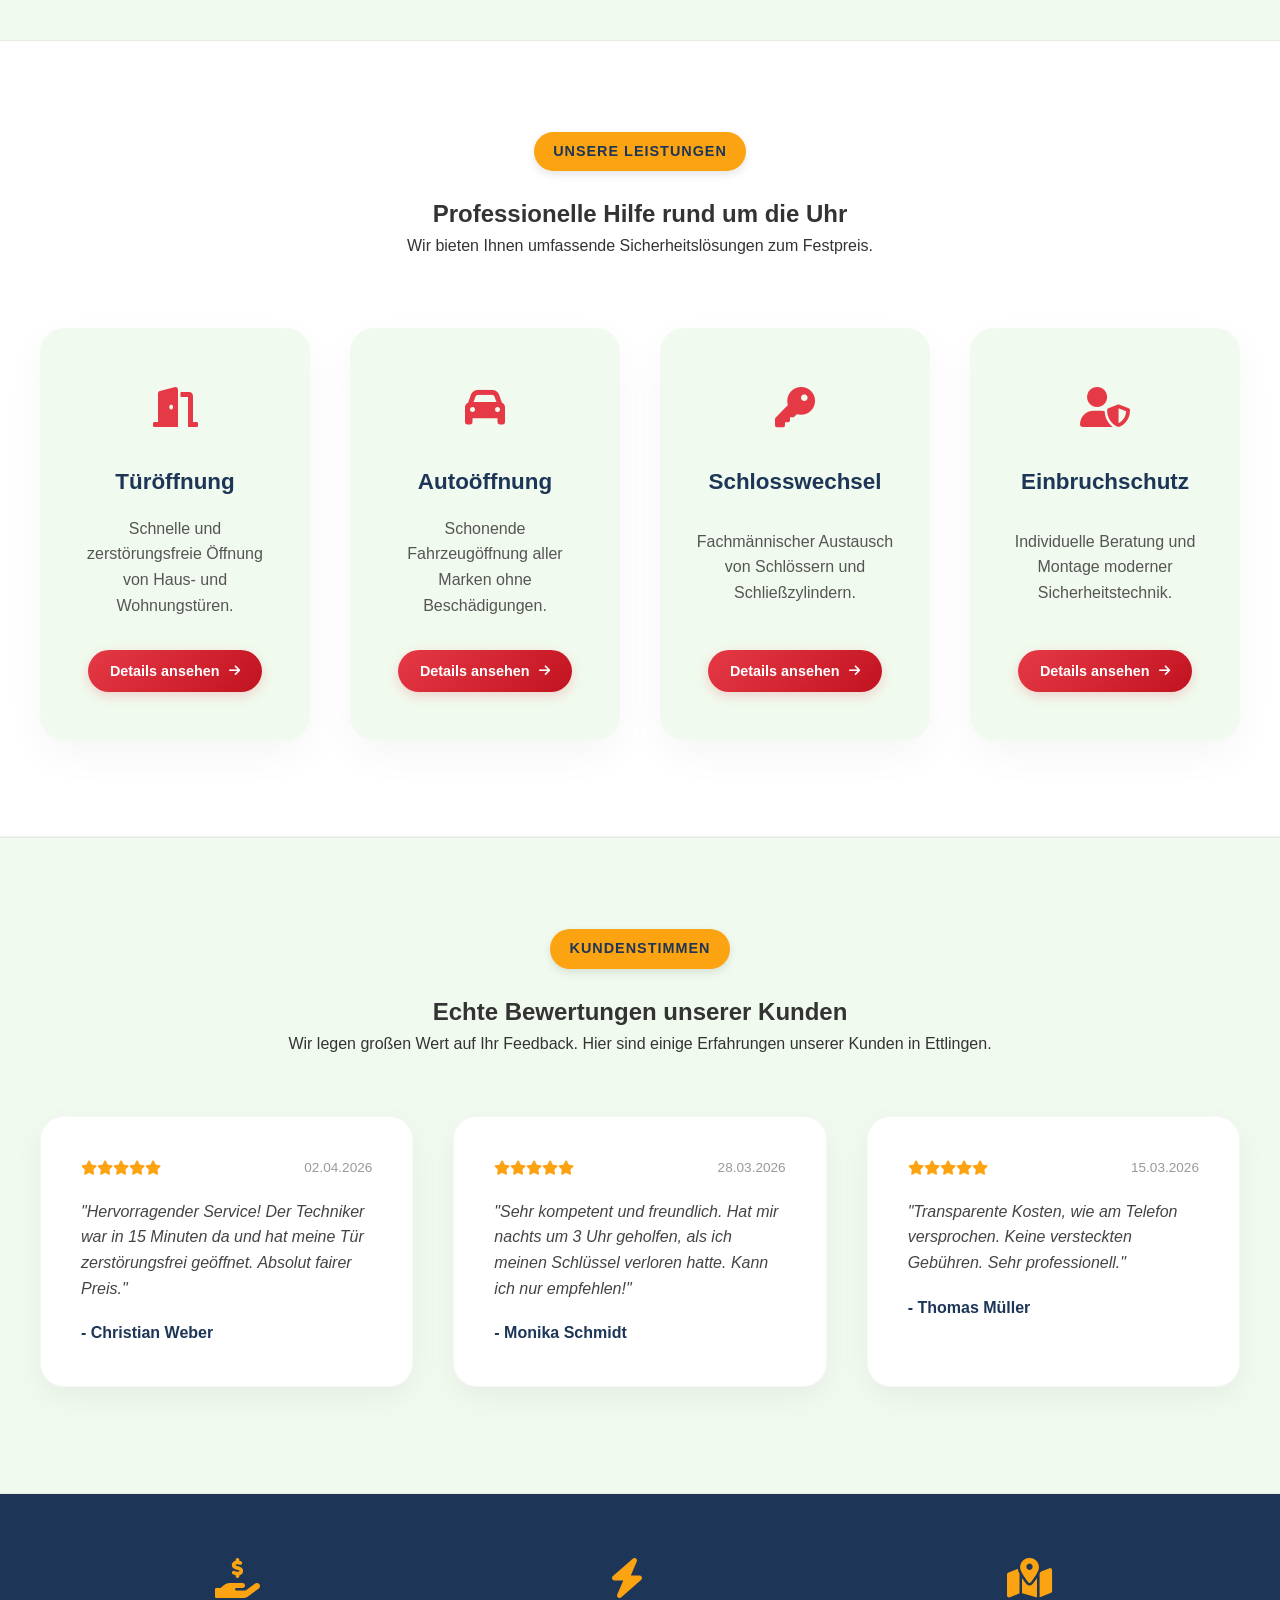
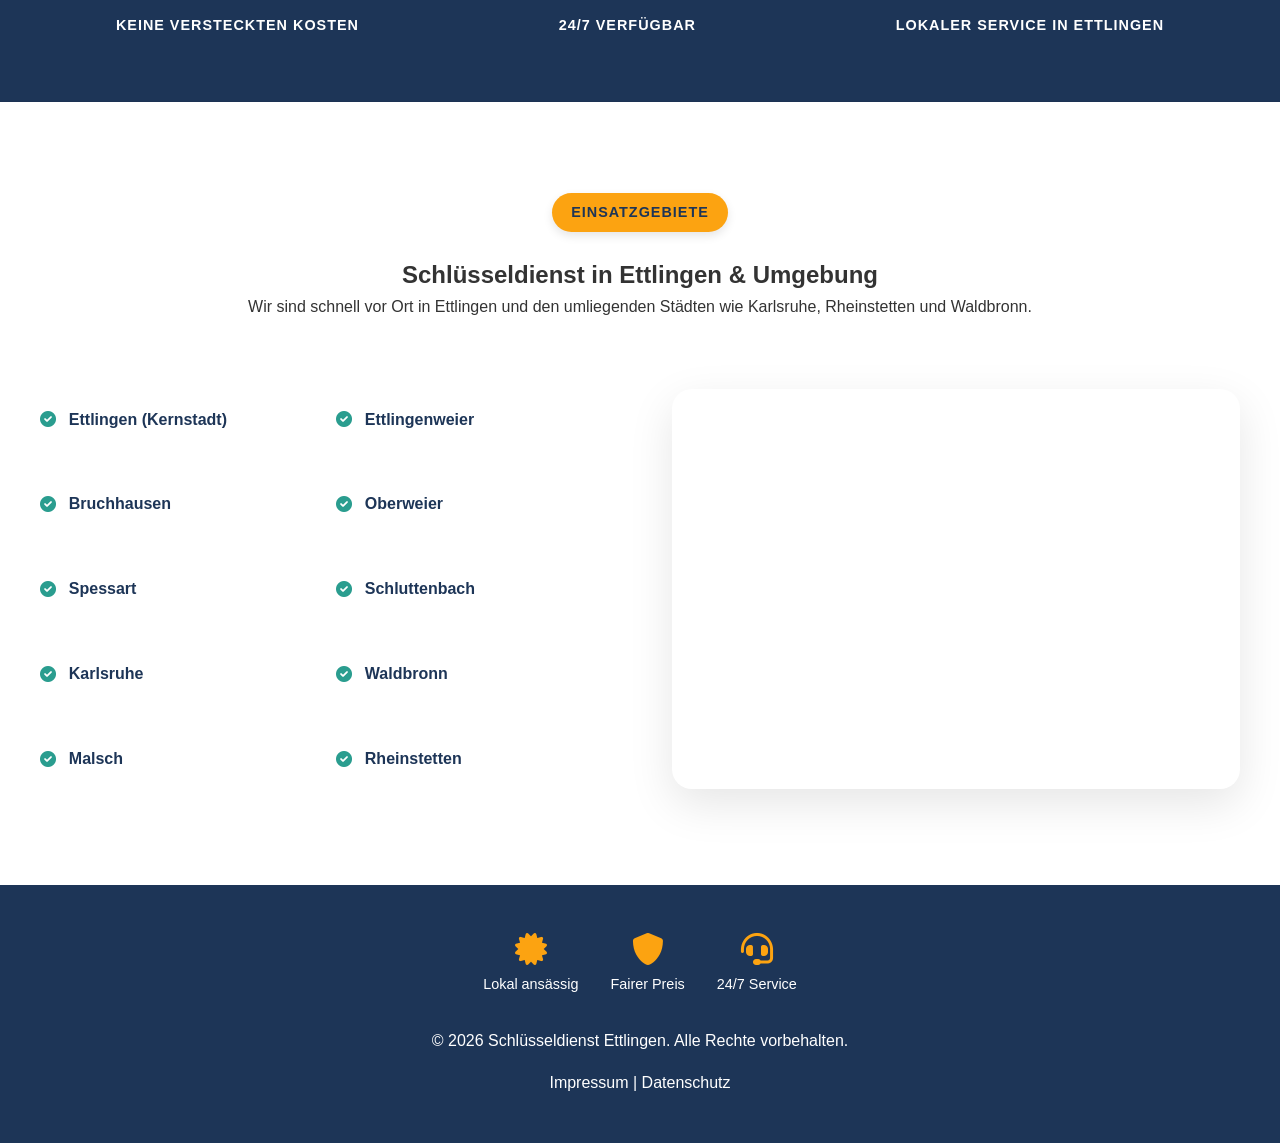
==== commit 86a33e63: "Update index.html" ====
--- a/index.html
+++ b/index.html
@@ -19,7 +19,7 @@
       "telephone": "07243-14761",
       "address": {
         "@type": "PostalAddress",
-        "streetAddress": "Musterstraße 123",
+        "streetAddress": "76275 Ettlingen",
         "addressLocality": "Ettlingen",
         "postalCode": "76275",
         "addressCountry": "DE"
--- a/css/style.css
+++ b/css/style.css
@@ -45,31 +45,32 @@
 }
 
 .nav-container {
-    max-width: 1400px;
-    margin: 0 auto;
+    max-width: 100%; /* Expand to full width */
+    margin: 0;
     display: flex;
     justify-content: space-between;
     align-items: center;
-    padding: 0 2rem;
+    padding: 0 0.5rem 0 2rem; /* Minimal right padding to push button to the far right */
+    position: relative;
 }
 
 .logo {
     display: flex;
     align-items: center;
-    gap: 0.6rem; /* Reduced gap for a tighter look */
+    gap: 0.6rem;
     text-decoration: none;
     color: var(--dark-color);
-    flex: 0 0 auto;
+    flex: 1; /* Allow logo to take up space on the left */
 }
 
 .logo-text {
     display: flex;
     flex-direction: column;
-    line-height: 0.95; /* Tighter vertical spacing */
+    line-height: 1;
 }
 
 .logo-top {
-    font-size: 20px;
+    font-size: 1.1rem; /* Same font size as logo-bottom */
     font-weight: 800;
     text-transform: uppercase;
     letter-spacing: 0.5px;
@@ -77,24 +78,39 @@
 }
 
 .logo-bottom {
-    font-size: 1.5rem;
+    font-size: 1.1rem; /* Same font size as logo-top */
     font-weight: 800;
-    letter-spacing: -0.5px;
-    color: var(--dark-color);
+    text-transform: uppercase;
+    letter-spacing: 0.5px;
+    color: var(--secondary-color);
 }
 
 .logo svg {
-    width: 38px;
-    height: 38px;
+    width: 34px;
+    height: 34px;
     fill: var(--primary-color);
     filter: drop-shadow(0 2px 4px rgba(0,0,0,0.1));
     flex-shrink: 0;
 }
 
+.nav-menu {
+    display: flex;
+    list-style: none;
+    gap: 1.5rem;
+    position: absolute;
+    left: 50%;
+    transform: translateX(-50%); /* Perfectly center the navigation */
+    justify-content: center;
+    margin: 0;
+    padding: 0;
+}
+
 .header-actions {
     display: flex;
     align-items: center;
     gap: 1.5rem;
+    flex: 1; /* Allow actions to take up space on the right */
+    justify-content: flex-end; /* Push the button to the far right */
 }
 
 .mobile-menu-toggle {
@@ -134,9 +150,14 @@
 .nav-menu {
     display: flex;
     list-style: none;
-    gap: 1.2rem; /* Reduced space between links */
+    gap: 1.5rem;
+    position: absolute;
+    left: 50%;
+    transform: translateX(-50%); /* Perfectly center the navigation on desktop */
     justify-content: center;
-    flex: 2; /* Center in the middle */
+    margin: 0;
+    padding: 0;
+    z-index: 10;
 }
 
 .nav-menu li a {
@@ -223,22 +244,21 @@
 
 .hero {
     position: relative;
-    width: auto; /* Updated from 384px as requested */
-    height: 590px; /* Updated from 550px as requested */
-    padding-top: 11px; /* Updated from 64px as requested */
-    padding-left: 0px; /* Updated from 24px as requested */
-    padding-right: 0px; /* Updated from 24px as requested */
-    display: flex;
-    align-items: center;
-    justify-content: center;
+    width: 100%;
+    height: calc(100vh - 75px); /* Start exactly below header and fill viewport */
+    min-height: 600px; /* Ensure enough space for content on short viewports */
+    padding: 0;
+    display: flex;
+    align-items: center; /* Vertical center */
+    justify-content: center; /* Horizontal center */
     text-align: center;
     background: url('https://images.unsplash.com/photo-1558002038-1055907df827?auto=format&fit=crop&q=80&w=1600');
     background-size: cover;
     background-position: center;
     background-attachment: fixed;
     color: var(--white);
-    margin-top: 0; /* Header is fixed */
-    max-width: 100%;
+    margin-top: 75px; /* Offset for fixed header */
+    margin-bottom: 0;
     overflow: hidden;
     border-bottom: none;
 }
@@ -262,21 +282,21 @@
 .hero-content {
     position: relative;
     z-index: 2;
-    padding: 3rem 2rem; /* Balanced horizontal and vertical spacing inside the box */
-    max-width: 900px;
-    width: 90%; /* Responsive width */
-    margin: 0 auto; /* Horizontal centering */
-    margin-bottom: -63px; /* Updated from 0px as requested */
+    padding: 4rem 3rem;
+    height: auto; /* Dynamic height based on content */
+    max-width: 800px; /* More compact and elegant card width */
+    width: 90%;
+    margin: 0; /* Centered by parent flex properties */
     display: flex;
     flex-direction: column;
-    align-items: center; /* Center content horizontally within the box */
-    justify-content: center; /* Center content vertically within the box */
-    background: rgba(0, 0, 0, 0.25); /* Slightly darker for better visibility */
-    backdrop-filter: blur(8px);
-    -webkit-backdrop-filter: blur(8px);
-    border-radius: 30px;
-    border: 1px solid rgba(255, 255, 255, 0.1); /* Subtle internal border mid */
-    box-shadow: 0 25px 50px rgba(0, 0, 0, 0.4); /* Enhanced shadow for 'good seeing' */
+    align-items: center;
+    justify-content: center;
+    background: rgba(0, 0, 0, 0.35); /* Slightly darker for better text contrast */
+    backdrop-filter: blur(12px);
+    -webkit-backdrop-filter: blur(12px);
+    border-radius: 32px;
+    border: 1px solid rgba(255, 255, 255, 0.2);
+    box-shadow: 0 40px 100px rgba(0, 0, 0, 0.5);
 }
 
 .hero-content h1 {
@@ -309,73 +329,378 @@
 .hero-btn {
     display: inline-flex;
     align-items: center;
-    justify-content: center; /* Center the text and icon horizontally */
-    gap: 0.8rem;
+    justify-content: center;
+    gap: 1rem;
     background: linear-gradient(135deg, var(--primary-color), #c1121f);
     color: var(--white);
-    padding: 1.2rem 2.5rem;
+    padding: 1rem 2.5rem;
+    border-radius: 50px;
+    text-decoration: none;
+    transition: var(--transition);
+    box-shadow: 0 10px 30px rgba(230, 57, 70, 0.3);
+    animation: pulse 2s infinite;
+    max-width: 100%;
+    border: 1.5px solid rgba(255, 255, 255, 0.2);
+}
+
+.hero-btn-content {
+    display: flex;
+    flex-direction: column;
+    align-items: flex-start;
+    text-align: left;
+}
+
+.hero-btn-text {
+    font-size: 1.15rem;
+    font-weight: 700;
+    line-height: 1.2;
+    margin-bottom: 2px;
+}
+
+.hero-btn-number {
+    font-size: 16px;
+    font-weight: 500;
+    line-height: 1;
+    opacity: 0.9;
+    letter-spacing: 0.5px;
+}
+
+.hero-btn i {
+    font-size: 1.4rem;
+}
+
+.hero-btn:hover {
+    transform: scale(1.05) translateY(-3px);
+    box-shadow: 0 8px 25px rgba(230, 57, 70, 0.5);
+}
+
+/* USP Section */
+.usp {
+    background: var(--light-color);
+    border-top: 1px solid rgba(0, 0, 0, 0.05);
+    border-bottom: 1px solid rgba(0, 0, 0, 0.05);
+    padding: 6rem 2rem !important; /* Equal top and bottom padding for consistency */
+    display: flex;
+    flex-direction: column;
+    align-items: center;
+    justify-content: center;
+    text-align: center;
+}
+
+.section-header {
+    margin-bottom: 4rem;
+    text-align: center;
+    width: 100%;
+    transform: translateY(-5px); /* Precise upward adjustment for visual balance */
+}
+
+.usp-grid {
+    display: grid;
+    grid-template-columns: repeat(auto-fit, minmax(300px, 1fr));
+    gap: 3rem; /* Uniform internal padding between grid items */
+    max-width: 1200px;
+    margin: 0 auto;
+    width: 100%;
+}
+
+.usp-card {
+    background: var(--white);
+    padding: 3rem; /* Uniform internal padding within cards */
+    border-radius: 30px;
+    text-align: center;
+    transition: all 0.4s cubic-bezier(0.175, 0.885, 0.32, 1.275);
+    border: 1px solid rgba(0,0,0,0.03);
+    box-shadow: 0 15px 45px rgba(0,0,0,0.05);
+    display: flex;
+    flex-direction: column;
+    align-items: center;
+    position: relative;
+    top: -10px; /* Positioned slightly above the borders/center for visual interest */
+}
+
+.usp-card:hover {
+    transform: translateY(-15px);
+    box-shadow: 0 25px 60px rgba(0,0,0,0.1);
+    border-color: var(--secondary-color);
+}
+
+.usp-icon-wrapper {
+    width: 90px;
+    height: 90px;
+    background: var(--light-color);
+    border-radius: 50%;
+    display: flex;
+    align-items: center;
+    justify-content: center;
+    margin-bottom: 2rem;
+    transition: all 0.4s ease;
+}
+
+.usp-card:hover .usp-icon-wrapper {
+    background: var(--secondary-color);
+    transform: scale(1.1);
+}
+
+.usp-card i {
+    font-size: 2.5rem;
+    color: var(--secondary-color);
+    transition: all 0.4s ease;
+}
+
+.usp-card:hover i {
+    color: var(--white);
+}
+
+.usp-card h3 {
+    font-size: 1.5rem;
+    margin-bottom: 1rem;
+    color: var(--dark-color);
+}
+
+.usp-card p {
+    color: #555;
+    line-height: 1.7;
+}
+
+/* Service Area Section */
+.area-container {
+    display: grid;
+    grid-template-columns: 1fr 1fr;
+    gap: 4rem;
+    width: 100%;
+    max-width: 1200px;
+}
+
+.area-list {
+    display: grid;
+    grid-template-columns: 1fr 1fr;
+    gap: 1.5rem;
+    text-align: left;
+}
+
+.area-item {
+    display: flex;
+    align-items: center;
+    gap: 0.8rem;
+    font-weight: 600;
+    color: var(--dark-color);
+}
+
+.area-item i {
+    color: #2a9d8f;
+}
+
+.area-map-placeholder {
+    height: 400px;
+    border-radius: 20px;
+    overflow: hidden;
+    box-shadow: 0 15px 45px rgba(0,0,0,0.1);
+}
+
+/* Testimonials Section */
+.testimonials {
+    background: var(--light-color);
+    border-top: 1px solid rgba(0, 0, 0, 0.05);
+    border-bottom: 1px solid rgba(0, 0, 0, 0.05);
+}
+
+.reviews-grid {
+    display: grid;
+    grid-template-columns: repeat(auto-fit, minmax(300px, 1fr));
+    gap: 2.5rem;
+    width: 100%;
+    max-width: 1200px;
+}
+
+.review-card {
+    background: var(--white);
+    padding: 2.5rem;
+    border-radius: 24px;
+    box-shadow: 0 10px 30px rgba(0,0,0,0.05);
+    text-align: left;
+    display: flex;
+    flex-direction: column;
+    gap: 1.2rem;
+    border: 1px solid rgba(0,0,0,0.03);
+    transition: all 0.4s cubic-bezier(0.175, 0.885, 0.32, 1.275);
+    position: relative;
+    top: -10px; /* Elevated like usp-card */
+}
+
+.review-card:hover {
+    transform: translateY(-10px);
+    box-shadow: 0 20px 50px rgba(0,0,0,0.08);
+    border-color: var(--secondary-color);
+}
+
+.review-card .stars i {
+    color: var(--secondary-color);
+}
+
+.review-header {
+    display: flex;
+    justify-content: space-between;
+    align-items: center;
+}
+
+.stars {
+    color: var(--secondary-color);
+    font-size: 0.9rem;
+}
+
+.review-date {
+    font-size: 0.85rem;
+    color: #999;
+}
+
+.review-card p {
+    font-style: italic;
+    color: #444;
+    line-height: 1.6;
+}
+
+.review-author {
+    font-weight: 700;
+    color: var(--dark-color);
+}
+
+/* Core Services Overview */
+.services-overview-grid {
+    display: grid;
+    grid-template-columns: repeat(auto-fit, minmax(250px, 1fr));
+    gap: 2.5rem;
+    width: 100%;
+    max-width: 1200px;
+}
+
+.service-overview-card {
+    background: #f1faee;
+    padding: 3rem 2rem;
+    border-radius: 24px;
+    box-shadow: 0 15px 40px rgba(0,0,0,0.04);
+    transition: var(--transition);
+    display: flex;
+    flex-direction: column;
+    align-items: center;
+    text-align: center;
+    height: 100%; /* Ensure all cards in a row have equal height */
+}
+
+.service-overview-card h3 {
+    font-size: 1.4rem;
+    margin-bottom: 1rem;
+    color: var(--dark-color);
+}
+
+.service-overview-card p {
+    color: #555;
+    line-height: 1.6;
+    margin-bottom: 0.5rem;
+    flex-grow: 1; /* Allow the text to grow and push the button to the bottom */
+    display: flex;
+    align-items: center; /* Vertically center text in the growth area */
+    min-height: 80px; /* Consistent height for the description area on desktop */
+}
+
+.service-overview-card:hover {
+    transform: translateY(-10px);
+    box-shadow: 0 20px 50px rgba(0,0,0,0.08);
+}
+
+.service-overview-card .service-icon {
+    font-size: 2.5rem;
+    color: var(--primary-color);
+    margin-bottom: 1.5rem;
+}
+
+.service-link {
+    display: inline-flex;
+    align-items: center;
+    gap: 0.6rem;
+    background: linear-gradient(135deg, var(--primary-color), #c1121f);
+    color: var(--white);
+    padding: 0.6rem 1.4rem;
     border-radius: 50px;
     text-decoration: none;
     font-weight: 700;
-    font-size: 1.2rem;
+    font-size: 0.9rem;
     transition: var(--transition);
-    box-shadow: 0 5px 20px rgba(230, 57, 70, 0.4);
-    animation: pulse 2s infinite;
-    text-align: center; /* Ensure text is centered if it wraps */
-}
-
-.hero-btn:hover {
-    transform: scale(1.05) translateY(-3px);
-    box-shadow: 0 8px 25px rgba(230, 57, 70, 0.5);
-}
-
-/* USP Section */
-.usp-grid {
-    display: grid;
-    grid-template-columns: repeat(auto-fit, minmax(250px, 1fr));
-    gap: 2rem;
+    margin-top: 1.5rem;
+    box-shadow: 0 4px 12px rgba(230, 57, 70, 0.2);
+}
+
+.service-link:hover {
+    transform: scale(1.05);
+    box-shadow: 0 6px 15px rgba(230, 57, 70, 0.3);
+    color: var(--white);
+}
+
+.service-link i {
+    font-size: 0.8rem;
+    transition: transform 0.3s ease;
+}
+
+.service-link:hover i {
+    transform: translateX(4px);
+}
+
+/* Trust Signals Section */
+.trust-signals {
+    background: var(--dark-color);
+    color: var(--white);
+    padding: 4rem 2rem !important;
+}
+
+.trust-grid {
+    display: flex;
+    justify-content: space-around;
+    align-items: center;
+    flex-wrap: wrap;
+    gap: 3rem;
+    width: 100%;
+    max-width: 1200px;
+}
+
+.trust-badge {
+    display: flex;
+    flex-direction: column;
+    align-items: center;
+    gap: 1rem;
     text-align: center;
 }
 
-.usp-card {
-    background: var(--white);
-    padding: 3.5rem 2.5rem;
-    border-radius: 24px;
-    text-align: center;
-    transition: var(--transition);
-    border: none; /* Removed border as requested */
-    box-shadow: 0 10px 40px rgba(0,0,0,0.03);
-}
-
-.usp-card:hover {
-    transform: translateY(-5px);
-    box-shadow: 0 5px 15px rgba(0,0,0,0.1);
-}
-
-.usp-card i {
-    font-size: 3rem;
+.trust-badge i {
+    font-size: 2.5rem;
     color: var(--secondary-color);
-    margin-bottom: 1rem;
-}
-
-/* Pricing Section */
-.pricing-container {
-    background: #f8f9fa;
-    padding: 2rem;
-    border-radius: 15px;
-    border: none; /* Removed border as requested */
-}
-
-.pricing-table {
-    width: 100%;
-    border-collapse: collapse;
-    margin-top: 1rem;
-}
-
-.pricing-table th, .pricing-table td {
-    padding: 1rem;
-    border-bottom: 1px solid #ddd;
-    text-align: left;
+}
+
+.trust-badge span {
+    font-weight: 700;
+    text-transform: uppercase;
+    letter-spacing: 1px;
+    font-size: 0.9rem;
+}
+
+/* Mobile Overrides for New Sections */
+@media (max-width: 768px) {
+    .area-container {
+        grid-template-columns: 1fr;
+        gap: 2rem;
+    }
+    
+    .area-list {
+        display: none; /* Removed list on mobile as requested */
+    }
+
+    .area-map-placeholder {
+        height: 300px; /* Slightly smaller map for better mobile fit */
+        width: 100%;
+    }
+
+    .trust-grid {
+        flex-direction: column;
+        gap: 2.5rem;
+    }
 }
 
 /* FAQ Accordion */
@@ -456,10 +781,10 @@
     .emergency-btn {
         padding: 0 !important;
         border-radius: 50% !important;
-        width: 48px !important;
-        height: 48px !important;
-        min-width: 48px !important; /* Force minimum width */
-        min-height: 48px !important; /* Force minimum height */
+        width: 42px !important;
+        height: 42px !important;
+        min-width: 42px !important; /* Force minimum width to match toggle */
+        min-height: 42px !important; /* Force minimum height to match toggle */
         display: flex !important;
         align-items: center !important;
         justify-content: center !important;
@@ -471,7 +796,7 @@
         max-width: none !important; /* Remove any max-width constraints */
     }
     .emergency-btn i {
-        font-size: 1.4rem; /* Slightly larger icon */
+        font-size: 1.2rem; /* Slightly smaller icon to match reduced button size */
         margin: 0;
         padding: 0;
         line-height: 1; /* Center vertically better */
@@ -514,11 +839,15 @@
     .logo-top {
         font-size: 20px;
         font-weight: 800;
+        text-transform: uppercase;
         letter-spacing: 0.3px;
+        color: var(--dark-color);
     }
     .logo-bottom {
         font-size: 1.25rem;
         font-weight: 800;
+        text-transform: uppercase;
+        color: var(--secondary-color);
     }
     .logo svg {
         width: 32px;
@@ -534,7 +863,7 @@
 
 @media (max-width: 768px) {
     section {
-        padding: 4rem 1.5rem; /* Balanced horizontal and vertical spacing for mobile */
+        padding: 3.5rem 1.5rem; /* Balanced equal padding for mobile */
         min-height: auto;
         display: flex;
         flex-direction: column;
@@ -542,24 +871,72 @@
         justify-content: center;
     }
 
+    .section-header {
+        margin-bottom: 2.5rem; /* Reduced margin for mobile */
+        transform: translateY(-3px); /* Subtle adjustment for smaller screens */
+    }
+
+    .section-header h2 {
+        line-height: 1.3; /* Optimized for mobile readability */
+        margin-bottom: 0.75rem; /* Between 0.5-1em as requested */
+    }
+
+    .section-header p {
+        line-height: 1.4;
+        margin-bottom: 1.5rem;
+        padding: 0 1rem;
+    }
+
+    .reviews-grid {
+        grid-template-columns: 1fr;
+        gap: 1.5rem;
+    }
+
+    .review-card {
+        padding: 2.25rem 1.25rem; /* Slightly tighter for mobile */
+        border-radius: 20px;
+        width: 100%;
+        max-width: 400px;
+        margin: 0 auto;
+        top: 0;
+    }
+
+    .review-card p {
+        line-height: 1.35; /* Within 1.2-1.4em range */
+        margin-bottom: 0.75rem; /* Within 0.5-1em range */
+        font-size: 1.05rem;
+    }
+
+    .review-author {
+        margin-top: 0.5rem;
+        font-size: 0.95rem;
+    }
+
+    .service-overview-card p {
+        min-height: auto; /* Reset desktop height for mobile */
+    }
+
     .nav-menu {
         position: absolute;
-        top: calc(100% + 10px); /* Slightly tighter top gap */
+        top: calc(100% + 10px);
         left: 50%;
-        transform: translateX(-50%) translateY(-20px) scale(0.92); /* Center the container */
-        width: 340px; /* More compact width */
+        transform: translateX(-50%) translateY(-20px) scale(0.92);
+        width: 340px;
         background: rgba(255, 255, 255, 0.98);
         backdrop-filter: blur(15px);
         -webkit-backdrop-filter: blur(15px);
         flex-direction: column;
-        padding: 0.8rem; /* Reduced padding */
-        border-radius: 20px; /* Slightly smaller radius for professional look */
+        padding: 0.8rem;
+        border-radius: 20px;
         box-shadow: 0 20px 40px -10px rgba(0, 0, 0, 0.2);
-        border: none; /* Removed border as requested */
+        border: none;
         transition: all 0.4s cubic-bezier(0.175, 0.885, 0.32, 1.275);
         z-index: 1000;
         opacity: 0;
         visibility: hidden;
+        /* Reset desktop centering properties for mobile */
+        justify-content: flex-start;
+        margin: 0;
     }
 
     .nav-menu.active {
@@ -594,20 +971,41 @@
         color: var(--primary-color);
     }
 
+    .usp {
+        padding: 3.5rem 1.5rem !important; /* Balanced equal padding for mobile */
+    }
+
+    .usp .section-header {
+        margin-bottom: 3.5rem; /* Unified internal spacing for mobile */
+    }
+
+    .usp-grid {
+        grid-template-columns: 1fr;
+        gap: 2rem;
+        width: 100%;
+    }
+
+    .usp-card {
+        padding: 2.5rem 1.5rem;
+        width: 100%;
+        max-width: 400px;
+        top: 0; /* Reset elevation for mobile to prioritize content clarity */
+    }
+
     .hero {
-        width: auto; /* Updated from 384px as requested */
-        height: 590px; /* Updated from 550px as requested */
-        padding-top: 11px; /* Updated from 64px as requested */
-        padding-left: 0px; /* Updated from 24px as requested */
-        padding-right: 0px; /* Updated from 24px as requested */
+        width: 100%;
+        height: auto;
+        min-height: 550px;
+        padding: 4rem 0;
         background: url('https://images.unsplash.com/photo-1582139329536-e7284fece509?auto=format&fit=crop&q=80&w=800');
         background-size: cover;
         background-position: center;
         background-attachment: scroll; /* Fixed is buggy on mobile */
         display: flex;
         align-items: center;
-        justify-content: center; /* Center horizontally in mobile view */
-        padding-bottom: 0;
+        justify-content: center;
+        margin-top: 65px; /* Added offset for mobile header */
+        margin-bottom: 0;
     }
 
     .hero::before {
@@ -620,16 +1018,16 @@
     }
 
     .hero-content {
-        background: rgba(0, 0, 0, 0.3); /* Slightly darker for mobile clarity */
-        backdrop-filter: blur(12px);
-        -webkit-backdrop-filter: blur(12px);
-        padding: 3rem 1.5rem; /* Equal spacing on all sides for mobile */
+        background: rgba(0, 0, 0, 0.45); /* Darker for better mobile readability */
+        backdrop-filter: blur(15px);
+        -webkit-backdrop-filter: blur(15px);
+        height: auto;
+        padding: 3rem 1.5rem;
         border-radius: 25px;
-        border: 1px solid rgba(255, 255, 255, 0.1); /* Subtle internal border mid */
-        margin: 0 auto; /* Centered in mobile view */
-        margin-bottom: -63px; /* Updated from 0px as requested */
-        width: calc(100% - 3rem); /* Maintain horizontal margins */
-        max-width: 500px;
+        border: 1px solid rgba(255, 255, 255, 0.15);
+        margin: 0 auto;
+        width: calc(100% - 2rem);
+        max-width: 450px;
         display: flex;
         flex-direction: column;
         align-items: center;
@@ -648,11 +1046,24 @@
     }
 
     .hero-btn {
-        width: 100%;
+        width: auto;
+        max-width: 280px;
         justify-content: center;
         text-align: center;
-        padding: 1rem;
-        font-size: 1.1rem;
+        padding: 0.8rem 1.8rem;
+        gap: 0.8rem;
+    }
+
+    .hero-btn i {
+        font-size: 1.2rem;
+    }
+
+    .hero-btn-number {
+        font-size: 0.85rem;
+    }
+
+    .hero-btn-text {
+        font-size: 1rem;
     }
 
     .hero-badge {
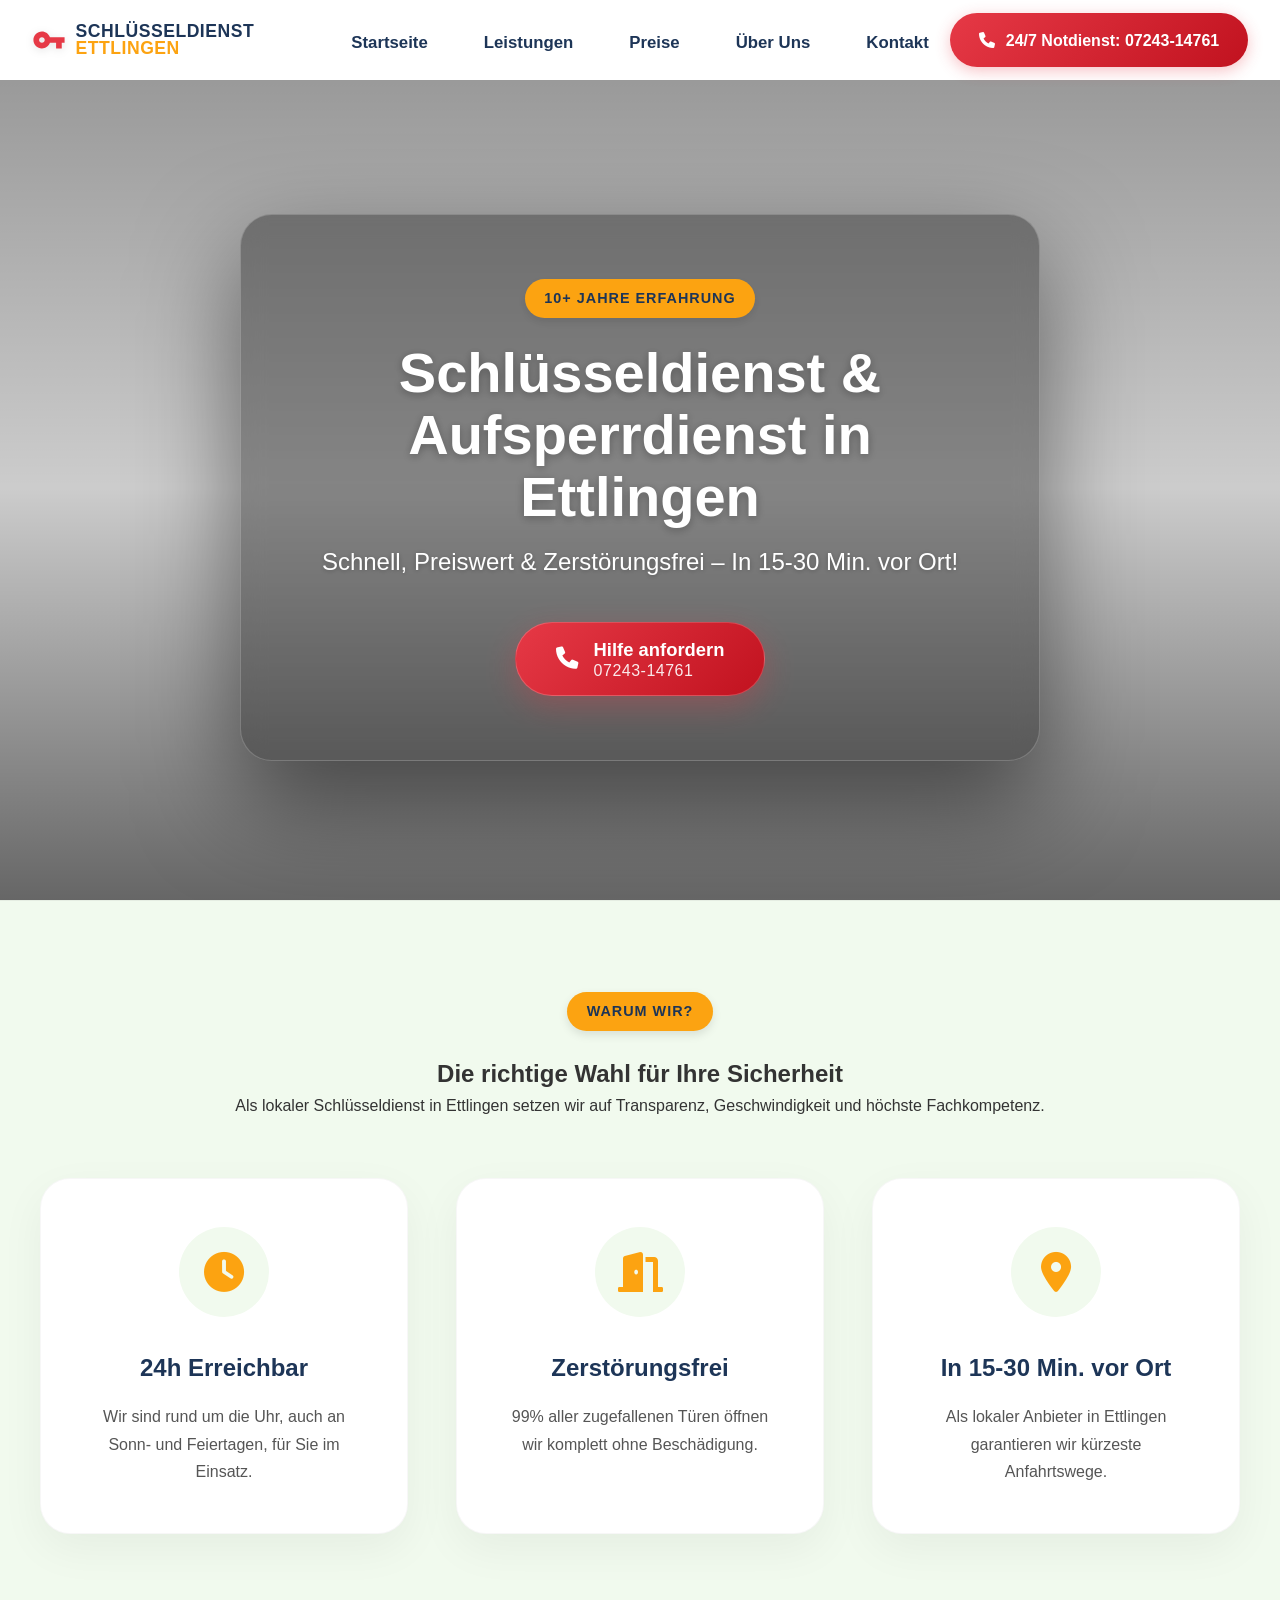
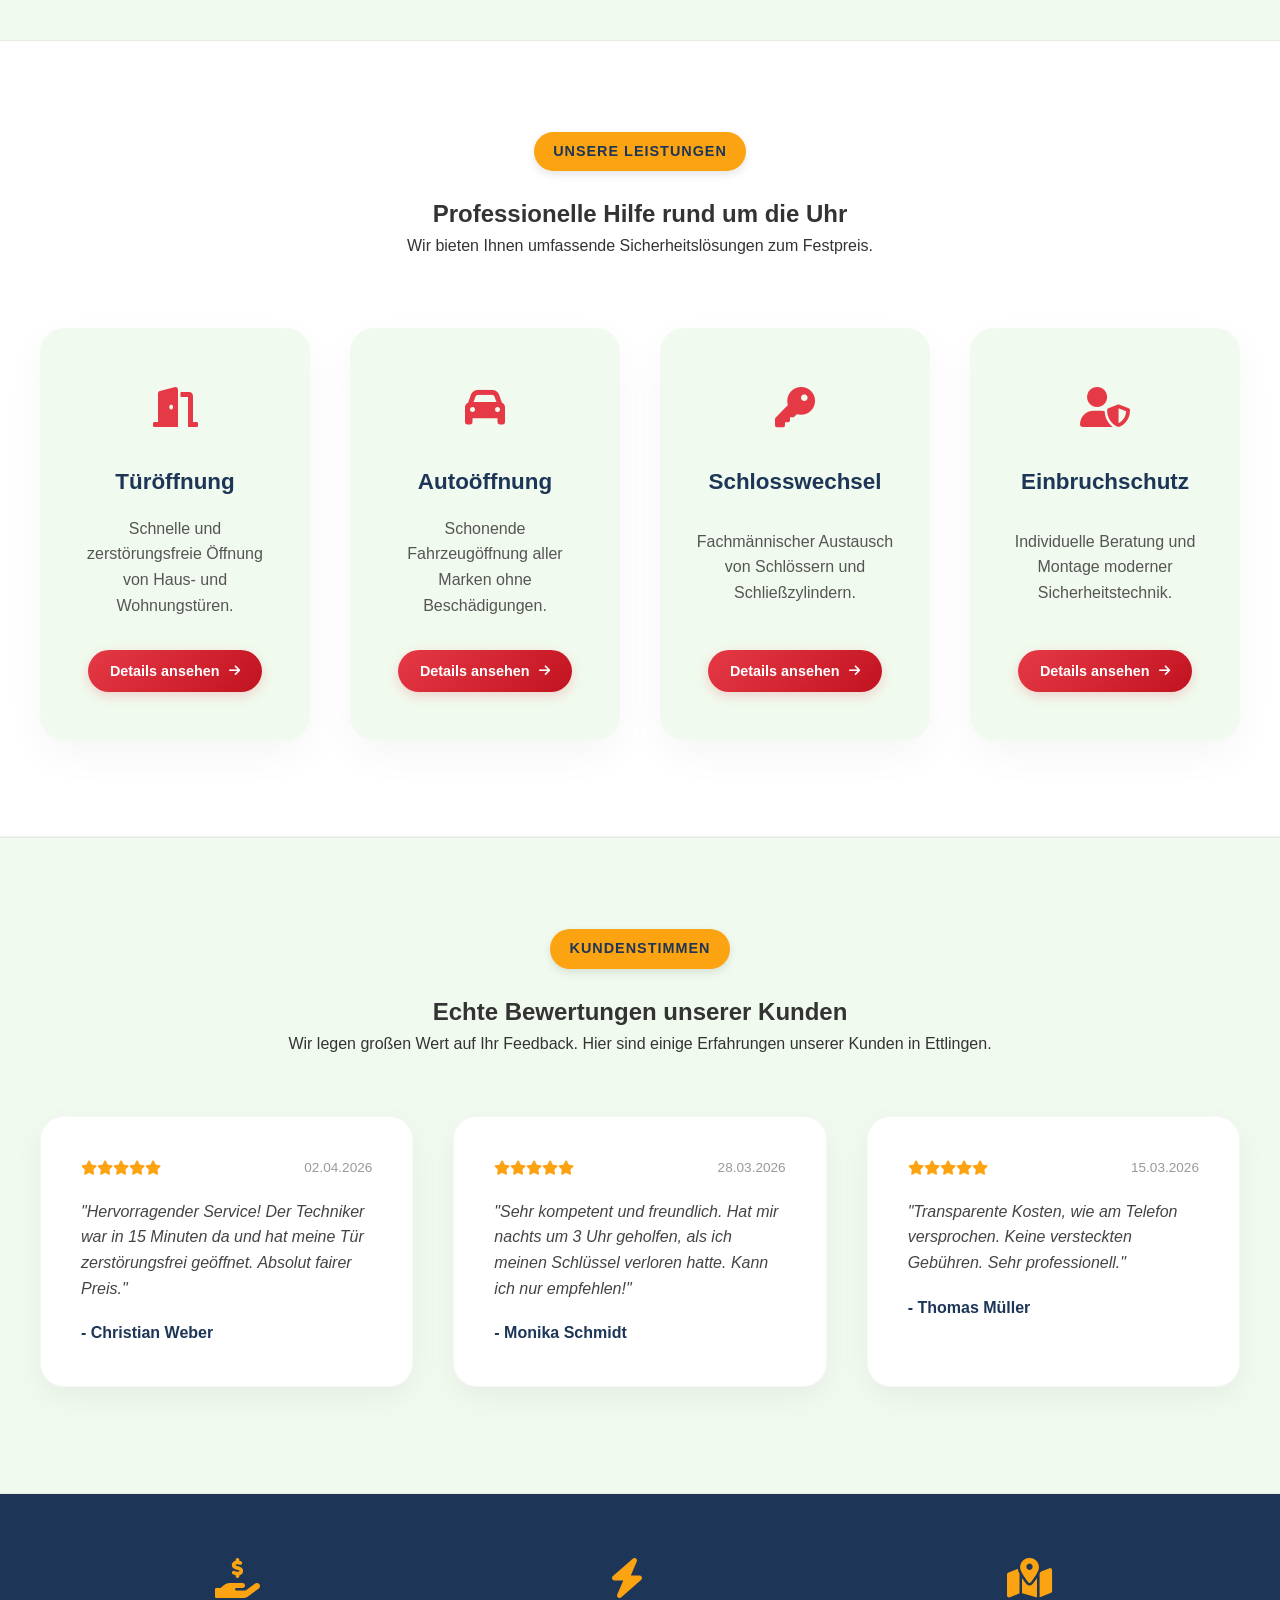
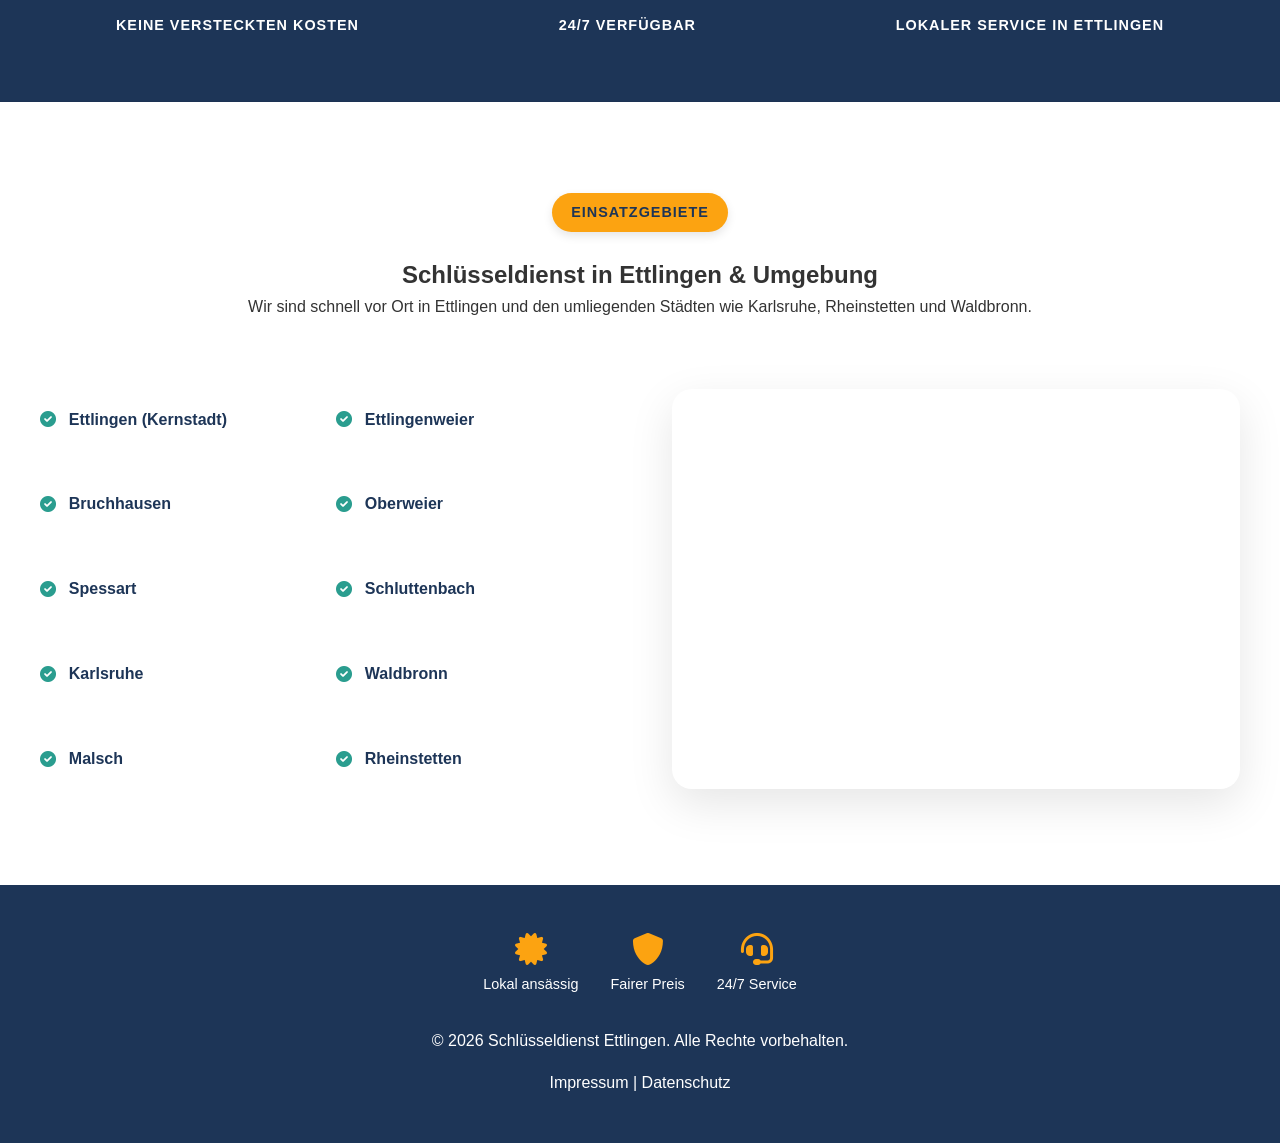
==== commit 4564d527: "Update index.html" ====
--- a/index.html
+++ b/index.html
@@ -5,7 +5,7 @@
     <meta name="viewport" content="width=device-width, initial-scale=1.0">
     <title>Schlüsseldienst Ettlingen – Schnell & Preiswert (Festpreis-Garantie)</title>
     <meta name="description" content="Professioneller Schlüsseldienst & Aufsperrdienst in Ettlingen. In 15-30 Min. vor Ort, zerstörungsfreie Türöffnung, 24h Notdienst zum Festpreis. Jetzt anrufen!">
-    <link rel="stylesheet" href="css/style.css">
+    <link rel="stylesheet" href="/css/style.css">
     <link rel="stylesheet" href="https://cdnjs.cloudflare.com/ajax/libs/font-awesome/6.0.0/css/all.min.css">
     <!-- JSON-LD Schema Markup -->
     <script type="application/ld+json">
@@ -44,7 +44,7 @@
 <body>
     <header>
         <div class="nav-container">
-            <a href="index.html" class="logo">
+            <a href="/" class="logo">
                 <svg viewBox="0 0 24 24" xmlns="http://www.w3.org/2000/svg">
                     <path d="M12.65 10C11.83 7.67 9.61 6 7 6c-3.31 0-6 2.69-6 6s2.69 6 6 6c2.61 0 4.83-1.67 5.65-4H17v4h4v-4h2v-4H12.65zM7 14c-1.1 0-2-.9-2-2s.9-2 2-2 2 .9 2 2-.9 2-2 2z"/>
                 </svg>
@@ -66,11 +66,11 @@
                 </nav>
             </div>
             <ul class="nav-menu">
-                <li><a href="index.html">Startseite</a></li>
-                <li><a href="leistungen.html">Leistungen</a></li>
-                <li><a href="preise.html">Preise</a></li>
-                <li><a href="ueber-uns.html">Über Uns</a></li>
-                <li><a href="kontakt.html">Kontakt</a></li>
+                <li><a href="/">Startseite</a></li>
+                <li><a href="/leistungen">Leistungen</a></li>
+                <li><a href="/preise">Preise</a></li>
+                <li><a href="/ueber-uns">Über Uns</a></li>
+                <li><a href="/kontakt">Kontakt</a></li>
             </ul>
         </div>
     </header>
@@ -137,25 +137,25 @@
                 <div class="service-icon"><i class="fas fa-door-open"></i></div>
                 <h3>Türöffnung</h3>
                 <p>Schnelle und zerstörungsfreie Öffnung von Haus- und Wohnungstüren.</p>
-                <a href="leistungen.html" class="service-link">Details ansehen <i class="fas fa-arrow-right"></i></a>
+                <a href="/leistungen" class="service-link">Details ansehen <i class="fas fa-arrow-right"></i></a>
             </div>
             <div class="service-overview-card">
                 <div class="service-icon"><i class="fas fa-car"></i></div>
                 <h3>Autoöffnung</h3>
                 <p>Schonende Fahrzeugöffnung aller Marken ohne Beschädigungen.</p>
-                <a href="leistungen.html" class="service-link">Details ansehen <i class="fas fa-arrow-right"></i></a>
+                <a href="/leistungen" class="service-link">Details ansehen <i class="fas fa-arrow-right"></i></a>
             </div>
             <div class="service-overview-card">
                 <div class="service-icon"><i class="fas fa-key"></i></div>
                 <h3>Schlosswechsel</h3>
                 <p>Fachmännischer Austausch von Schlössern und Schließzylindern.</p>
-                <a href="leistungen.html" class="service-link">Details ansehen <i class="fas fa-arrow-right"></i></a>
+                <a href="/leistungen" class="service-link">Details ansehen <i class="fas fa-arrow-right"></i></a>
             </div>
             <div class="service-overview-card">
                 <div class="service-icon"><i class="fas fa-user-shield"></i></div>
                 <h3>Einbruchschutz</h3>
                 <p>Individuelle Beratung und Montage moderner Sicherheitstechnik.</p>
-                <a href="leistungen.html" class="service-link">Details ansehen <i class="fas fa-arrow-right"></i></a>
+                <a href="/leistungen" class="service-link">Details ansehen <i class="fas fa-arrow-right"></i></a>
             </div>
         </div>
     </section>
@@ -258,11 +258,11 @@
         </div>
         <p>&copy; 2026 Schlüsseldienst Ettlingen. Alle Rechte vorbehalten.</p>
         <nav style="margin-top: 1rem;">
-            <a href="impressum.html" style="color: var(--white); text-decoration: none;">Impressum</a> | 
-            <a href="datenschutz.html" style="color: var(--white); text-decoration: none;">Datenschutz</a>
+            <a href="/impressum" style="color: var(--white); text-decoration: none;">Impressum</a> | 
+            <a href="/datenschutz" style="color: var(--white); text-decoration: none;">Datenschutz</a>
         </nav>
     </footer>
 
-    <script src="js/main.js"></script>
+    <script src="/js/main.js"></script>
 </body>
 </html>
--- a/css/style.css
+++ b/css/style.css
@@ -99,10 +99,11 @@
     gap: 1.5rem;
     position: absolute;
     left: 50%;
-    transform: translateX(-50%); /* Perfectly center the navigation */
+    transform: translateX(-50%); /* Perfectly center the navigation on desktop */
     justify-content: center;
-    margin: 0;
+    margin: 4px 0 0 0; /* Slight downward nudge */
     padding: 0;
+    z-index: 10;
 }
 
 .header-actions {
@@ -145,19 +146,6 @@
 
 .mobile-menu-toggle.active span:nth-child(3) {
     transform: translateY(-9px) rotate(-45deg);
-}
-
-.nav-menu {
-    display: flex;
-    list-style: none;
-    gap: 1.5rem;
-    position: absolute;
-    left: 50%;
-    transform: translateX(-50%); /* Perfectly center the navigation on desktop */
-    justify-content: center;
-    margin: 0;
-    padding: 0;
-    z-index: 10;
 }
 
 .nav-menu li a {
@@ -326,6 +314,38 @@
     box-shadow: 0 4px 10px rgba(0,0,0,0.1);
 }
 
+/* Subpage Hero Section */
+.page-hero {
+    position: relative;
+    width: 100%;
+    min-height: 400px;
+    margin-top: 75px;
+    padding: 6rem 2rem;
+    display: flex;
+    align-items: center;
+    justify-content: center;
+    text-align: center;
+    background: linear-gradient(135deg, var(--dark-color) 0%, #2c3e50 100%);
+    color: var(--white);
+    border-bottom: none;
+}
+
+.page-hero-content {
+    max-width: 800px;
+    z-index: 2;
+}
+
+.page-hero-content h1 {
+    font-size: 3.5rem;
+    margin-bottom: 1rem;
+    line-height: 1.1;
+}
+
+.page-hero-content p {
+    font-size: 1.5rem;
+    opacity: 0.9;
+}
+
 .hero-btn {
     display: inline-flex;
     align-items: center;
@@ -644,6 +664,181 @@
     transform: translateX(4px);
 }
 
+/* Service Detail Styles (Subpages) */
+.service-detail {
+    display: flex;
+    align-items: stretch;
+    gap: 4rem;
+    max-width: 1200px;
+    margin: 4rem auto;
+    width: 100%;
+}
+
+.service-card {
+    flex: 1;
+    min-width: 300px;
+    background-color: var(--light-color);
+    border-radius: 31px;
+    padding: 2.5rem;
+    height: 430px;
+    display: flex;
+    flex-direction: column;
+    justify-content: center;
+    text-align: left; /* Default desktop alignment */
+    align-items: flex-start; /* Default desktop alignment */
+    box-shadow: 0 10px 30px rgba(0,0,0,0.05);
+    transition: var(--transition);
+    border: 1px solid rgba(0,0,0,0.02);
+}
+
+.service-card:hover {
+    transform: translateY(-5px);
+    box-shadow: 0 20px 60px rgba(0,0,0,0.1);
+    background-color: var(--white);
+    border-color: var(--secondary-color);
+}
+
+.service-card h2 {
+    font-size: 2.2rem;
+    margin-bottom: 1rem;
+    color: var(--dark-color);
+}
+
+.service-detail-img-wrapper {
+    flex: 1;
+    min-width: 300px;
+    height: 430px;
+    border-radius: 31px;
+    overflow: hidden;
+    box-shadow: 0 15px 45px rgba(0,0,0,0.1);
+    position: relative;
+    transition: var(--transition);
+    border: 1px solid rgba(255, 255, 255, 0.2); /* Subtle outer ring */
+}
+
+.service-detail-img-wrapper::before {
+    content: '';
+    position: absolute;
+    inset: 0;
+    box-shadow: inset 0 0 50px rgba(0,0,0,0.2);
+    z-index: 2;
+    pointer-events: none;
+    border-radius: 31px;
+}
+
+.service-detail-img-wrapper::after {
+    content: '';
+    position: absolute;
+    top: 0;
+    left: 0;
+    width: 100%;
+    height: 100%;
+    background: linear-gradient(to bottom, transparent 60%, rgba(0,0,0,0.4) 100%);
+    opacity: 0.7;
+    transition: var(--transition);
+    pointer-events: none;
+    z-index: 1;
+}
+
+.service-detail-img-wrapper:hover {
+    transform: translateY(-5px);
+    box-shadow: 0 25px 70px rgba(0,0,0,0.2);
+    border-color: var(--secondary-color);
+}
+
+.service-detail-img-wrapper:hover img {
+    transform: scale(1.12);
+}
+
+.service-detail-img-wrapper img {
+    width: 100%;
+    height: 100%;
+    object-fit: cover;
+    transition: transform 0.8s cubic-bezier(0.165, 0.84, 0.44, 1);
+}
+
+/* Process Section */
+.process-section {
+    background-color: var(--light-color);
+    padding: 6rem 2rem;
+}
+
+.process-grid {
+    display: grid;
+    grid-template-columns: repeat(auto-fit, minmax(280px, 1fr));
+    gap: 3rem;
+    max-width: 1200px;
+    margin: 0 auto;
+    width: 100%;
+}
+
+.process-step {
+    position: relative;
+    padding: 3rem 2rem;
+    background: var(--white);
+    border-radius: 24px;
+    text-align: center;
+    transition: var(--transition);
+}
+
+.process-step:hover {
+    transform: translateY(-10px);
+    box-shadow: 0 15px 40px rgba(0,0,0,0.1);
+}
+
+.step-number {
+    position: absolute;
+    top: -20px;
+    left: 50%;
+    transform: translateX(-50%);
+    width: 50px;
+    height: 50px;
+    background: var(--primary-color);
+    color: var(--white);
+    border-radius: 50%;
+    display: flex;
+    align-items: center;
+    justify-content: center;
+    font-weight: 800;
+    font-size: 1.5rem;
+    box-shadow: 0 4px 15px rgba(230, 57, 70, 0.3);
+}
+
+.process-step i {
+    font-size: 3rem;
+    color: var(--primary-color);
+    margin-bottom: 1.5rem;
+    margin-top: 1rem;
+}
+
+.process-step h3 {
+    font-size: 1.5rem;
+    margin-bottom: 1rem;
+    color: var(--dark-color);
+}
+
+/* Emergency Section Styling */
+.emergency-highlight {
+    background: linear-gradient(135deg, var(--primary-color) 0%, #c1121f 100%);
+    color: var(--white);
+    padding: 5rem 2rem;
+    border-radius: 40px;
+    text-align: center;
+    margin: 4rem auto;
+    max-width: 1200px;
+    width: calc(100% - 4rem);
+}
+
+.emergency-highlight h2 {
+    font-size: 3rem;
+    margin-bottom: 1rem;
+}
+
+.emergency-highlight p {
+    font-size: 1.4rem;
+    margin-bottom: 2.5rem;
+}
+
 /* Trust Signals Section */
 .trust-signals {
     background: var(--dark-color);
@@ -703,31 +898,825 @@
     }
 }
 
+/* Contact Section Styles */
+.contact-grid {
+    display: flex;
+    flex-direction: row;
+    align-items: center;
+    justify-content: center;
+    gap: 6rem;
+    margin: 4rem auto;
+    max-width: 1200px;
+    width: calc(100% - 4rem);
+}
+
+.contact-info-container {
+    display: flex;
+    flex-direction: column;
+    gap: 3.5rem;
+    flex: 1;
+    min-width: 300px;
+    padding-top: 2rem;
+    align-items: flex-start;
+}
+
+.contact-info-item {
+    display: flex;
+    flex-direction: row;
+    align-items: flex-start;
+    gap: 2rem;
+    text-align: left;
+    padding: 1.5rem;
+    border-radius: 20px;
+    transition: var(--transition);
+    border: 1px solid transparent;
+}
+
+.contact-info-item:hover {
+    background: rgba(230, 57, 70, 0.03);
+    border-color: rgba(230, 57, 70, 0.1);
+    transform: translateX(10px);
+}
+
+.contact-info-icon {
+    width: 65px;
+    height: 65px;
+    background: var(--white);
+    border-radius: 12px;
+    display: flex;
+    align-items: center;
+    justify-content: center;
+    flex-shrink: 0;
+    font-size: 1.5rem;
+    box-shadow: 0 10px 25px rgba(0,0,0,0.05);
+    transition: var(--transition);
+}
+
+.contact-info-item:hover .contact-info-icon {
+    background: var(--primary-color);
+    transform: scale(1.1);
+}
+
+.contact-info-icon i {
+    color: var(--primary-color);
+    font-size: 1.5rem;
+    transition: var(--transition);
+}
+
+.contact-info-item:hover i {
+    color: var(--white);
+}
+
+.contact-info-text h3 {
+    font-size: 1.5rem;
+    margin-bottom: 0.5rem;
+    color: var(--dark-color);
+}
+
+.contact-info-text p, .contact-info-text a {
+    color: #555;
+    text-decoration: none;
+    line-height: 1.7;
+}
+
+.contact-form-card.new-form-design {
+    flex: 1.2;
+    background: var(--white);
+    padding: 3.5rem;
+    border-radius: 40px;
+    border: 1px solid rgba(0,0,0,0.04);
+    box-shadow: 0 30px 100px rgba(0,0,0,0.08);
+    position: relative;
+    overflow: hidden;
+    min-width: 350px;
+}
+
+.form-header {
+    margin-bottom: 2.5rem;
+    text-align: center;
+}
+
+.form-header h2 {
+    font-size: 2.4rem;
+    color: var(--dark-color);
+    margin-bottom: 0.5rem;
+}
+
+.form-header p {
+    color: #666;
+    font-size: 1rem;
+}
+
+.modern-form .input-grid {
+    display: grid;
+    grid-template-columns: 1fr 1fr;
+    gap: 1.2rem;
+    margin-bottom: 1.2rem;
+}
+
+.modern-form .input-group {
+    margin-bottom: 1.2rem;
+}
+
+.input-wrapper {
+    position: relative;
+    display: flex;
+    align-items: center;
+}
+
+.input-icon {
+    position: absolute;
+    left: 1.2rem;
+    color: #999;
+    font-size: 1.1rem;
+    transition: var(--transition);
+}
+
+.textarea-icon {
+    top: 1.2rem;
+}
+
+.modern-form input, 
+.modern-form textarea {
+    width: 100%;
+    padding: 1.1rem 1.2rem 1.1rem 3.2rem;
+    border: 2px solid #f0f2f5;
+    border-radius: 16px;
+    background: #f8f9fb;
+    font-family: inherit;
+    font-size: 1rem;
+    color: var(--dark-color);
+    transition: all 0.3s ease;
+}
+
+.modern-form input:focus, 
+.modern-form textarea:focus {
+    outline: none;
+    border-color: var(--primary-color);
+    background: var(--white);
+    box-shadow: 0 10px 25px rgba(230, 57, 70, 0.08);
+}
+
+.modern-form input:focus + .input-icon,
+.modern-form textarea:focus + .input-icon {
+    color: var(--primary-color);
+}
+
+.submit-btn-modern {
+    width: 100%;
+    padding: 1.2rem;
+    border: none;
+    border-radius: 16px;
+    background: linear-gradient(135deg, var(--primary-color), #c1121f);
+    color: var(--white);
+    font-size: 1.1rem;
+    font-weight: 700;
+    display: flex;
+    align-items: center;
+    justify-content: center;
+    gap: 1rem;
+    cursor: pointer;
+    transition: all 0.4s cubic-bezier(0.175, 0.885, 0.32, 1.275);
+    box-shadow: 0 15px 35px rgba(230, 57, 70, 0.25);
+}
+
+.submit-btn-modern:hover {
+    transform: translateY(-5px) scale(1.02);
+    box-shadow: 0 20px 45px rgba(230, 57, 70, 0.35);
+}
+
+.submit-btn-modern i {
+    transition: transform 0.4s ease;
+}
+
+.submit-btn-modern:hover i {
+    transform: translate(5px, -5px);
+}
+
+/* New Success Overlay Design */
+.form-success-overlay {
+    position: absolute;
+    inset: 0;
+    width: 100%;
+    height: 100%;
+    background: var(--white);
+    display: flex;
+    align-items: center;
+    justify-content: center;
+    z-index: 1000;
+    opacity: 0;
+    visibility: hidden;
+    pointer-events: none;
+    transition: all 0.5s cubic-bezier(0.4, 0, 0.2, 1);
+}
+
+.form-success-overlay.active {
+    opacity: 1;
+    visibility: visible;
+    pointer-events: auto;
+}
+
+.success-content {
+    text-align: center;
+    padding: 3rem;
+    transform: translateY(30px);
+    transition: transform 0.6s cubic-bezier(0.175, 0.885, 0.32, 1.275);
+}
+
+.form-success-overlay.active .success-content {
+    transform: translateY(0);
+}
+
+.success-icon-wrapper {
+    width: 100px;
+    height: 100px;
+    background: #e9f7f4;
+    color: #2a9d8f;
+    border-radius: 50%;
+    display: flex;
+    align-items: center;
+    justify-content: center;
+    font-size: 3rem;
+    margin: 0 auto 2rem;
+    box-shadow: 0 20px 40px rgba(42, 157, 143, 0.15);
+}
+
+.success-content h3 {
+    font-size: 2.2rem;
+    color: var(--dark-color);
+    margin-bottom: 1rem;
+}
+
+.success-content p {
+    color: #666;
+    font-size: 1.1rem;
+    margin-bottom: 2.5rem;
+    max-width: 400px;
+    margin-left: auto;
+    margin-right: auto;
+}
+
+.success-actions {
+    display: flex;
+    gap: 1.5rem;
+    justify-content: center;
+}
+
+.form-reset-btn, .home-btn {
+    padding: 0.9rem 1.8rem;
+    border-radius: 12px;
+    font-weight: 700;
+    font-size: 1rem;
+    cursor: pointer;
+    transition: all 0.3s ease;
+    display: flex;
+    align-items: center;
+    gap: 0.8rem;
+    text-decoration: none;
+}
+
+.form-reset-btn {
+    background: #f0f2f5;
+    color: var(--dark-color);
+    border: none;
+}
+
+.form-reset-btn:hover {
+    background: #e4e7eb;
+}
+
+.home-btn {
+    background: var(--dark-color);
+    color: var(--white);
+    border: none;
+}
+
+.home-btn:hover {
+    background: #152a45;
+}
+
+@media (max-width: 1024px) {
+    .contact-grid {
+        gap: 3rem;
+        padding: 0 2rem;
+    }
+}
+
+@media (max-width: 768px) {
+    .contact-grid {
+        flex-direction: column;
+        gap: 4rem;
+        padding: 0;
+        align-items: center;
+        width: calc(100% - 2rem);
+        margin: 0 auto;
+    }
+
+    .contact-info-container {
+        width: 100%;
+        min-width: 100%;
+        margin: 0;
+        align-items: center;
+        text-align: center;
+        padding-top: 0;
+    }
+
+    .contact-form-card.new-form-design {
+        width: 100%;
+        margin: 0;
+        padding: 2.5rem 1.5rem;
+        border-radius: 30px;
+    }
+
+    .form-header h2 {
+        font-size: 1.8rem;
+    }
+
+    .modern-form .input-grid {
+        grid-template-columns: 1fr;
+    }
+
+    .success-content {
+        padding: 2rem 1.5rem;
+    }
+
+    .success-actions {
+        flex-direction: column;
+        gap: 1rem;
+    }
+
+    .form-reset-btn, .home-btn {
+        width: 100%;
+        justify-content: center;
+    }
+}
+
+/* Legal Pages Styles */
+.legal-container {
+    max-width: 900px;
+    margin: 4rem auto;
+    padding: 0 2rem;
+}
+
+.legal-card {
+    background: var(--white);
+    padding: 4rem;
+    border-radius: 40px;
+    box-shadow: 0 30px 100px rgba(0,0,0,0.06);
+    border: 1px solid rgba(0,0,0,0.03);
+}
+
+.legal-section {
+    margin-bottom: 3rem;
+}
+
+.legal-section:last-child {
+    margin-bottom: 0;
+}
+
+.legal-section h2 {
+    font-size: 1.8rem;
+    color: var(--dark-color);
+    margin-bottom: 1.5rem;
+    display: flex;
+    align-items: center;
+    gap: 1rem;
+}
+
+.legal-section h2 i {
+    color: var(--primary-color);
+    font-size: 1.4rem;
+    background: var(--light-color);
+    width: 45px;
+    height: 45px;
+    display: flex;
+    align-items: center;
+    justify-content: center;
+    border-radius: 12px;
+}
+
+.legal-section h3 {
+    font-size: 1.2rem;
+    color: var(--dark-color);
+    margin: 1.5rem 0 0.8rem;
+}
+
+.legal-section p {
+    color: #555;
+    margin-bottom: 1rem;
+    line-height: 1.8;
+}
+
+.legal-section ul {
+    list-style: none;
+    margin-bottom: 1.5rem;
+}
+
+.legal-section li {
+    position: relative;
+    padding-left: 1.5rem;
+    margin-bottom: 0.8rem;
+    color: #555;
+}
+
+.legal-section li::before {
+    content: "\f00c";
+    font-family: "Font Awesome 5 Free";
+    font-weight: 900;
+    position: absolute;
+    left: 0;
+    color: var(--secondary-color);
+    font-size: 0.9rem;
+}
+
+.legal-section a {
+    color: var(--primary-color);
+    text-decoration: none;
+    font-weight: 600;
+    transition: var(--transition);
+}
+
+.legal-section a:hover {
+    color: var(--dark-color);
+    text-decoration: underline;
+}
+
+@media (max-width: 768px) {
+    .legal-container {
+        margin: 2rem auto;
+        padding: 0 1.5rem;
+    }
+
+    .legal-card {
+        padding: 2.5rem 1.5rem;
+        border-radius: 30px;
+    }
+
+    .legal-section h2 {
+        font-size: 1.5rem;
+    }
+}
+
+/* Pricing Page Styles */
+.pricing-hero-section {
+    max-width: 1200px;
+    margin: 4rem auto;
+    padding: 0 2rem;
+    position: relative;
+    z-index: 10;
+}
+
+.pricing-hero-container {
+    background: var(--white);
+    border-radius: 40px;
+    box-shadow: 0 30px 100px rgba(0,0,0,0.08);
+    display: flex;    align-items: center;
+    gap: 4rem;
+    padding: 4rem;
+    border: 1px solid rgba(0,0,0,0.03);
+}
+
+.pricing-hero-content {
+    flex: 1.4;
+}
+
+.pricing-badge {
+    background: var(--secondary-color);
+    color: var(--dark-color);
+    padding: 0.6rem 1.5rem;
+    border-radius: 50px;
+    font-weight: 800;
+    font-size: 0.9rem;
+    display: inline-block;
+    margin-bottom: 1.5rem;
+    text-transform: uppercase;
+    letter-spacing: 1px;
+    box-shadow: 0 4px 10px rgba(0,0,0,0.1);
+}
+
+.pricing-hero-content h2 {
+    font-size: 2.8rem;
+    color: var(--dark-color);
+    margin-bottom: 1.5rem;
+    line-height: 1.2;
+}
+
+.highlight-text {
+    color: var(--primary-color);
+    position: relative;
+    white-space: nowrap;
+}
+
+.pricing-hero-content p {
+    font-size: 1.1rem;
+    color: #555;
+    margin-bottom: 2rem;
+    line-height: 1.7;
+}
+
+.pricing-features {
+    list-style: none;
+    display: grid;
+    grid-template-columns: 1fr 1fr;
+    gap: 1rem;
+}
+
+.pricing-features li {
+    display: flex;
+    align-items: center;
+    gap: 0.8rem;
+    font-weight: 600;
+    color: var(--dark-color);
+    font-size: 1rem;
+}
+
+.pricing-features li i {
+    color: #2a9d8f;
+    font-size: 1.2rem;
+}
+
+.price-cta-card {
+    flex: 1;
+    background: var(--dark-color);
+    padding: 3rem;
+    border-radius: 30px;
+    color: var(--white);
+    text-align: center;
+    display: flex;
+    flex-direction: column;
+    align-items: center;
+    gap: 1.5rem;
+    box-shadow: 0 20px 50px rgba(29, 53, 87, 0.2);
+    position: relative;
+    overflow: hidden;
+}
+
+.pricing-grid {
+    display: grid;
+    grid-template-columns: repeat(auto-fit, minmax(280px, 1fr));
+    gap: 2rem;
+    max-width: 1200px;
+    margin: 4rem auto;
+    padding: 0 2rem;
+}
+
+.price-info-card {
+    background: var(--light-color);
+    padding: 2.8rem;
+    border-radius: 32px;
+    text-align: center;
+    border: 1px solid rgba(0,0,0,0.06);
+    transition: var(--transition);
+    box-shadow: 0 10px 30px rgba(0,0,0,0.03);
+}
+
+.price-info-card:hover {
+    transform: translateY(-10px);
+    box-shadow: 0 25px 55px rgba(0,0,0,0.08);
+    border-color: var(--secondary-color);
+}
+
+.price-info-card i {
+    font-size: 2.5rem;
+    color: var(--secondary-color);
+    margin-bottom: 1.5rem;
+}
+
+.price-info-card h4 {
+    font-size: 1.3rem;
+    color: var(--dark-color);
+    margin-bottom: 1rem;
+}
+
+.price-info-card p {
+    color: #666;
+    font-size: 0.95rem;
+    line-height: 1.6;
+}
+
+.price-cta-card::before {
+    content: '';
+    position: absolute;
+    top: -50%;
+    left: -50%;
+    width: 200%;
+    height: 200%;
+    background: radial-gradient(circle, rgba(255,255,255,0.05) 0%, transparent 70%);
+    pointer-events: none;
+}
+
+.cta-header {
+    display: flex;
+    flex-direction: column;
+    align-items: center;
+    gap: 1rem;
+}
+
+.cta-icon {
+    width: 70px;
+    height: 70px;
+    background: rgba(255, 255, 255, 0.1);
+    border-radius: 50%;
+    display: flex;    align-items: center;
+    justify-content: center;
+    font-size: 2.2rem;
+    color: var(--secondary-color);
+    margin-bottom: 0.5rem;
+}
+
+.price-cta-card h3 {
+    font-size: 1.8rem;
+    font-weight: 800;
+}
+
+.price-cta-card p {
+    font-size: 1rem;
+    color: rgba(255, 255, 255, 0.8);
+    line-height: 1.5;
+}
+
+.cta-call-btn {
+    width: 100%;
+    background: linear-gradient(135deg, var(--secondary-color), #e89200);
+    color: var(--dark-color);
+    padding: 1.2rem;
+    border-radius: 16px;
+    text-decoration: none;
+    font-weight: 800;
+    font-size: 1.5rem;
+    display: flex;    align-items: center;
+    justify-content: center;
+    gap: 1rem;
+    transition: all 0.4s cubic-bezier(0.175, 0.885, 0.32, 1.275);
+    box-shadow: 0 10px 30px rgba(252, 163, 17, 0.3);
+}
+
+.cta-call-btn:hover {
+    transform: translateY(-5px) scale(1.02);
+    box-shadow: 0 15px 40px rgba(252, 163, 17, 0.5);
+}
+
+.cta-footer {
+    display: flex;    align-items: center;
+    gap: 0.8rem;
+    font-size: 0.9rem;
+    font-weight: 600;
+    color: rgba(255, 255, 255, 0.7);
+}
+
+.pulse-dot {
+    width: 10px;
+    height: 10px;
+    background: #2ecc71;
+    border-radius: 50%;
+    position: relative;
+}
+
+.pulse-dot::after {
+    content: '';
+    position: absolute;
+    top: 0;
+    left: 0;
+    width: 100%;
+    height: 100%;
+    background: #2ecc71;
+    border-radius: 50%;
+    animation: dot-pulse 2s infinite;
+}
+
+@keyframes dot-pulse {
+    0% { transform: scale(1); opacity: 1; }
+    100% { transform: scale(3); opacity: 0; }
+}
+
+@media (max-width: 1024px) {
+    .pricing-hero-container {
+        flex-direction: column;
+        padding: 3rem;
+        gap: 3rem;
+    }
+    
+    .pricing-hero-content {
+        text-align: center;
+    }
+    
+    .pricing-features {
+        justify-content: center;
+    }
+}
+
+@media (max-width: 768px) {
+    .pricing-hero-section {
+        margin: 2rem 1rem 4rem;
+        padding: 0;
+    }
+    
+    .pricing-hero-container {
+        padding: 2.5rem 1.25rem;
+        border-radius: 30px;
+        gap: 2.5rem;
+    }
+    
+    .pricing-hero-content h2 {
+        font-size: 1.85rem;
+        margin-bottom: 1.2rem;
+    }
+
+    .highlight-text {
+        white-space: normal;
+    }
+    
+    .pricing-hero-content p {
+        font-size: 1rem;
+        margin-bottom: 1.5rem;
+    }
+    
+    .pricing-features {
+        grid-template-columns: 1fr;
+        text-align: left;
+        max-width: 100%;
+        margin: 0 0 1rem 0;
+        gap: 0.8rem;
+    }
+
+    .pricing-features li {
+        font-size: 0.95rem;
+    }
+    
+    .price-cta-card {
+        padding: 2rem 1.25rem;
+        width: 100%;
+        gap: 1.2rem;
+    }
+
+    .cta-icon {
+        width: 60px;
+        height: 60px;
+        font-size: 1.8rem;
+    }
+
+    .price-cta-card h3 {
+        font-size: 1.6rem;
+    }
+
+    .cta-call-btn {
+        font-size: 1.3rem;
+        padding: 1rem;
+    }
+}
+
 /* FAQ Accordion */
+.faq-section {
+    background: var(--light-color);
+    padding: 6rem 0;
+}
+
+.accordion {
+    max-width: 800px;
+    margin: 0 auto;
+    padding: 0 2rem;
+}
+
 .accordion-item {
-    border-bottom: 1px solid #ddd;
-    margin-bottom: 0.5rem;
+    background: var(--white);
+    border-radius: 16px;
+    margin-bottom: 1rem;
+    border: 1px solid rgba(0,0,0,0.05);
+    box-shadow: 0 4px 15px rgba(0,0,0,0.02);
+    overflow: hidden;
 }
 
 .accordion-header {
     width: 100%;
-    padding: 1rem;
+    padding: 1.2rem 1.5rem;
     background: none;
     border: none;
     text-align: left;
     font-size: 1.1rem;
-    font-weight: bold;
+    font-weight: 700;
+    color: var(--dark-color);
     cursor: pointer;
     display: flex;
     justify-content: space-between;
     align-items: center;
+    transition: var(--transition);
+}
+
+.accordion-header:hover {
+    color: var(--primary-color);
 }
 
 .accordion-content {
     max-height: 0;
     overflow: hidden;
     transition: max-height 0.3s ease-out;
-    padding: 0 1rem;
+    padding: 0 1.5rem;
+    background: var(--white);
+}
+
+.accordion-content p {
+    padding-bottom: 1.2rem;
+    color: #666;
 }
 
 /* Fade-in Animation */
@@ -918,7 +1907,7 @@
 
     .nav-menu {
         position: absolute;
-        top: calc(100% + 10px);
+        top: calc(100% + 15px); /* Moved a little further down */
         left: 50%;
         transform: translateX(-50%) translateY(-20px) scale(0.92);
         width: 340px;
@@ -1071,6 +2060,133 @@
         padding: 0.4rem 1rem;
         margin-bottom: 1rem;
     }
+
+    /* Subpage Hero Mobile Overrides */
+    .page-hero {
+        min-height: 300px;
+        padding: 4rem 1.5rem;
+        margin-top: 65px;
+    }
+
+    .page-hero-content h1 {
+        font-size: 2.2rem;
+    }
+
+    .page-hero-content p {
+        font-size: 1.1rem;
+    }
+
+    /* Service Detail Mobile Overrides */
+    .service-detail {
+        flex-direction: column !important; /* Force stacking */
+        gap: 1.5rem;
+        margin: 2rem auto;
+    }
+
+    .service-card {
+        height: 250px; /* Reduced height to match image */
+        min-height: auto; /* Removed previous min-height */
+        padding: 1.5rem; /* Reduced padding for smaller card */
+        order: 1; /* Ensure text comes first */
+        transform: none !important; /* No hover lift on mobile */
+        box-shadow: 0 10px 30px rgba(0,0,0,0.05) !important;
+        text-align: center; /* Center alignment for mobile as requested */
+        align-items: center; /* Center content on mobile */
+        display: flex;
+        flex-direction: column;
+        justify-content: center;
+    }
+
+    .service-card ul {
+        text-align: left; /* Keep list markers aligned correctly */
+        display: inline-block; /* Center the list as a block */
+        margin-top: 0.5rem;
+        font-size: 0.9rem; /* Smaller text for smaller card */
+    }
+
+    .service-card i {
+        margin: 0 auto 0.5rem auto; /* Center the icon */
+        font-size: 2.5rem !important; /* Smaller icon */
+    }
+
+    .service-card h2 {
+        font-size: 1.4rem; /* Smaller font size */
+        margin-bottom: 0.3rem;
+    }
+
+    .service-card p {
+        font-size: 0.9rem;
+        line-height: 1.3;
+    }
+
+    .service-detail-img-wrapper {
+        height: 250px;
+        order: 2; /* Ensure image comes second */
+        transform: none !important;
+        box-shadow: 0 15px 45px rgba(0,0,0,0.1) !important;
+        margin: 0 auto; /* Ensure centering in column */
+        width: 100%;
+        max-width: 400px; /* Refined size for mobile centering */
+    }
+
+    .service-detail-img-wrapper::before {
+        box-shadow: inset 0 0 30px rgba(0,0,0,0.15); /* Softer inner shadow for mobile */
+    }
+
+    .service-detail-img-wrapper::after {
+        opacity: 0.5;
+    }
+
+    /* Process Mobile Overrides */
+    .process-section {
+        padding: 4rem 1.5rem;
+    }
+
+    .process-grid {
+        gap: 2.5rem;
+    }
+
+    /* Emergency Section Mobile Overrides */
+    .emergency-highlight {
+        padding: 3.5rem 1.5rem;
+        width: calc(100% - 2rem);
+        border-radius: 25px;
+    }
+
+    .emergency-highlight h2 {
+        font-size: 2rem;
+    }
+
+    .emergency-highlight p {
+        font-size: 1.1rem;
+    }
+
+    /* Contact Mobile Overrides */
+    .contact-info-container {
+        align-items: center !important;
+        text-align: center !important;
+        gap: 2rem !important;
+        padding-top: 0 !important;
+    }
+
+    .contact-info-item {
+        flex-direction: column !important;
+        align-items: center !important;
+        text-align: center !important;
+        padding: 1rem !important;
+        transform: none !important;
+    }
+
+    .contact-info-item:hover {
+        background: transparent !important;
+        border-color: transparent !important;
+        transform: none !important;
+    }
+
+    .contact-info-text {
+        text-align: center !important;
+    }
+
     .mobile-sticky-bar {
         display: block;
     }
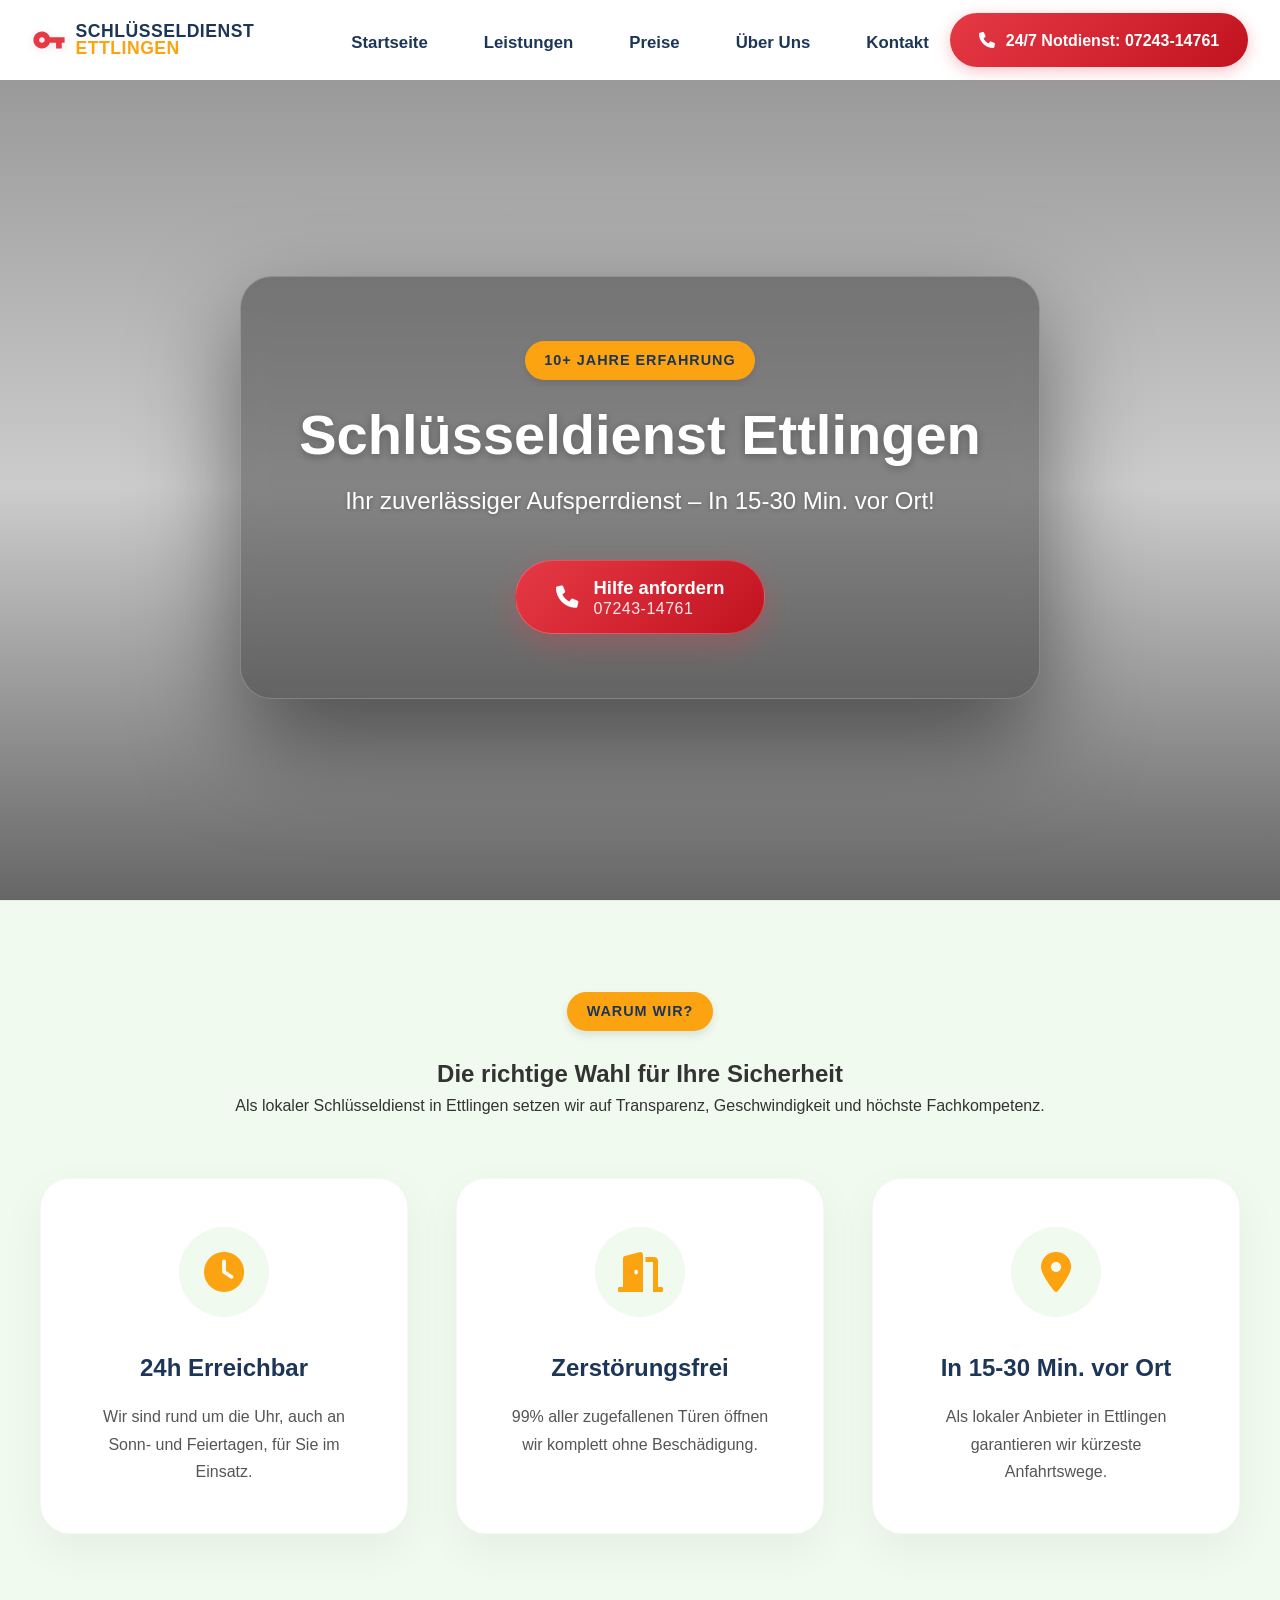
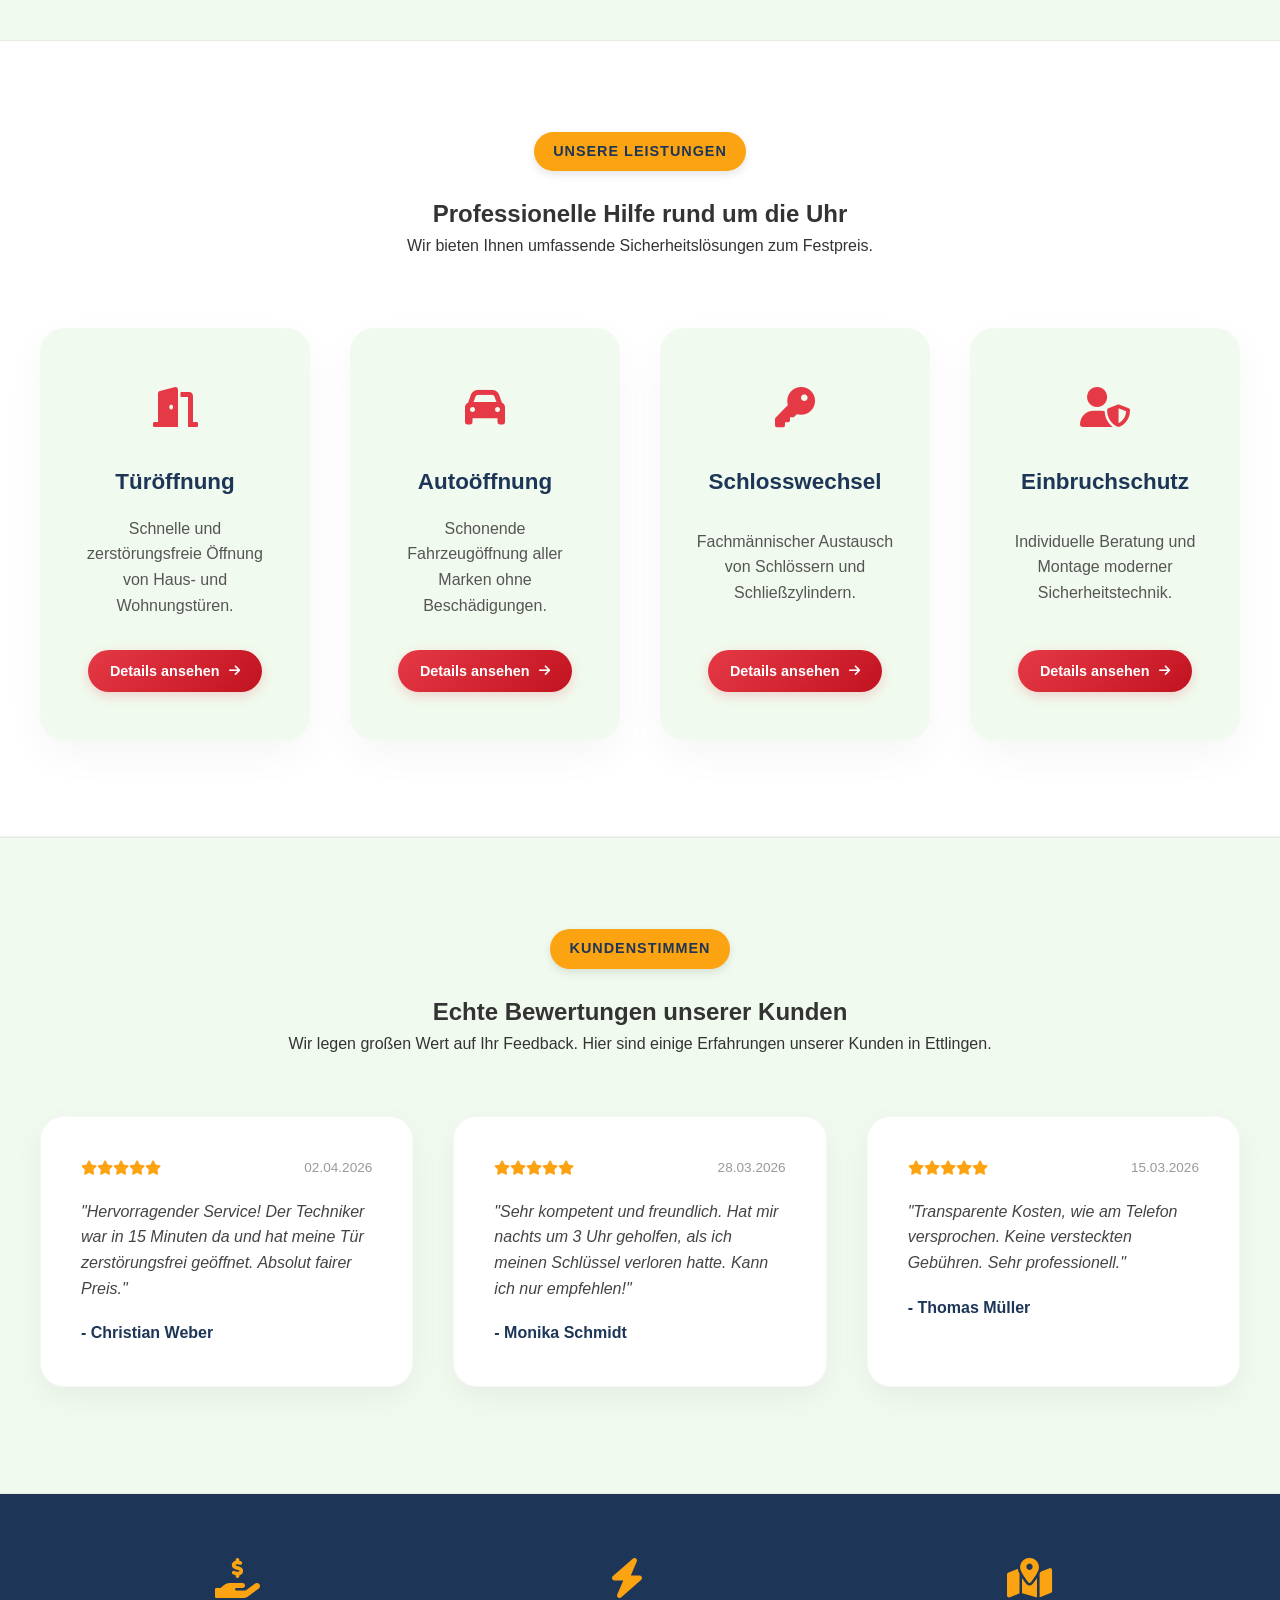
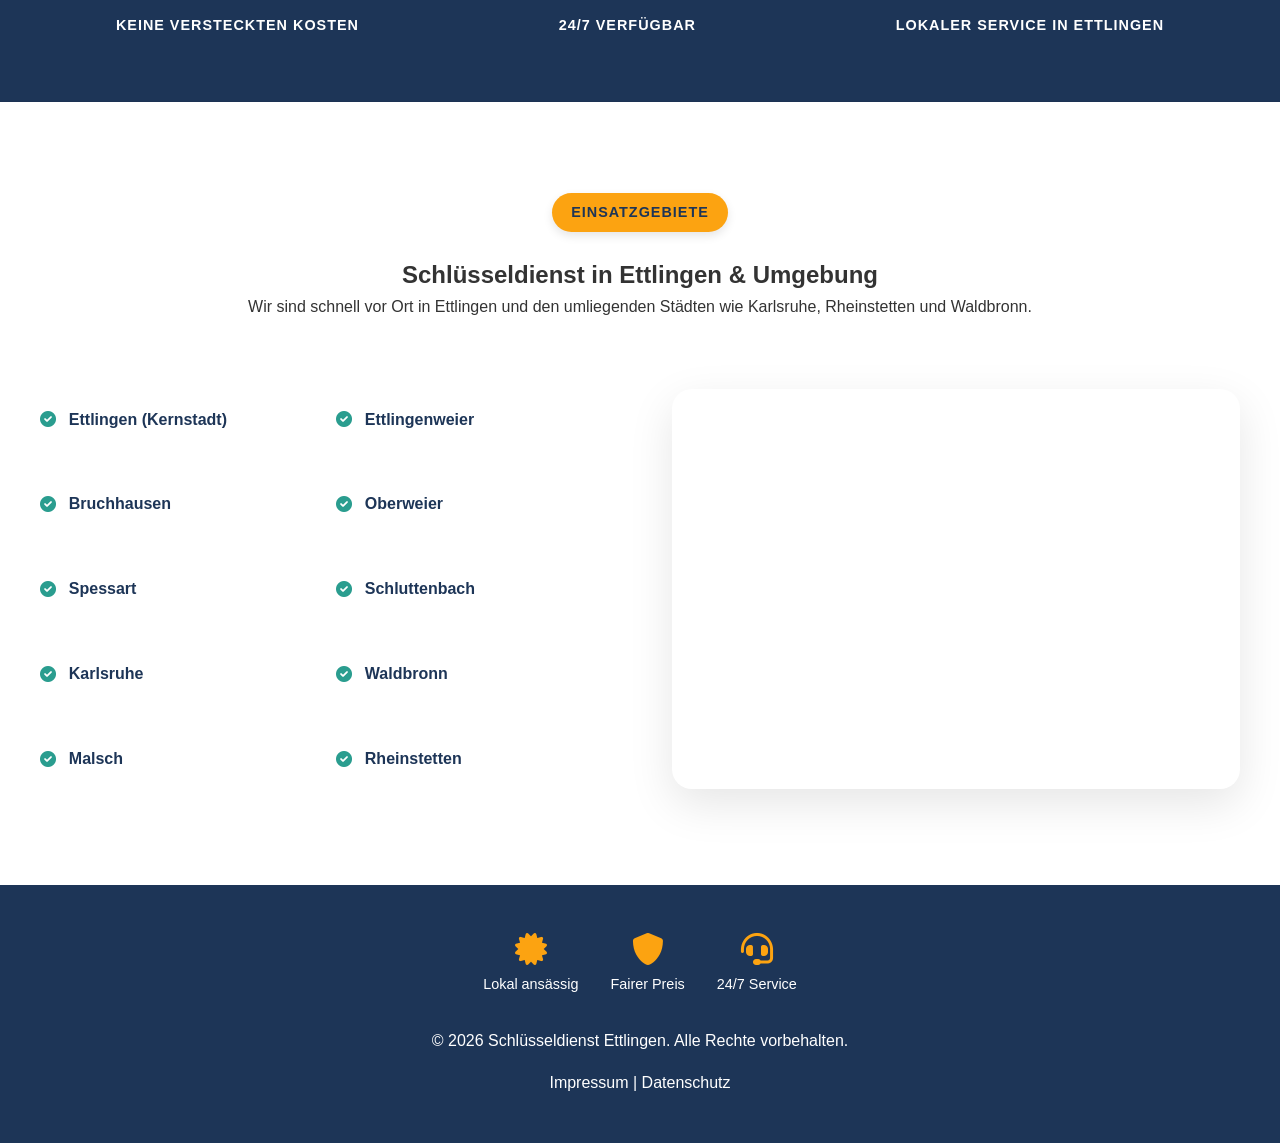
==== commit 7cc47e5a: "Update index.html" ====
--- a/index.html
+++ b/index.html
@@ -82,8 +82,8 @@
     <section class="hero reveal">
         <div class="hero-content">
             <div class="hero-badge">10+ Jahre Erfahrung</div>
-            <h1>Schlüsseldienst & Aufsperrdienst in Ettlingen</h1>
-            <p>Schnell, Preiswert & Zerstörungsfrei – In 15-30 Min. vor Ort!</p>
+            <h1>Schlüsseldienst Ettlingen</h1>
+            <p>Ihr zuverlässiger Aufsperrdienst – In 15-30 Min. vor Ort!</p>
             <a href="tel:0724314761" class="hero-btn">
                 <i class="fas fa-phone"></i>
                 <div class="hero-btn-content">
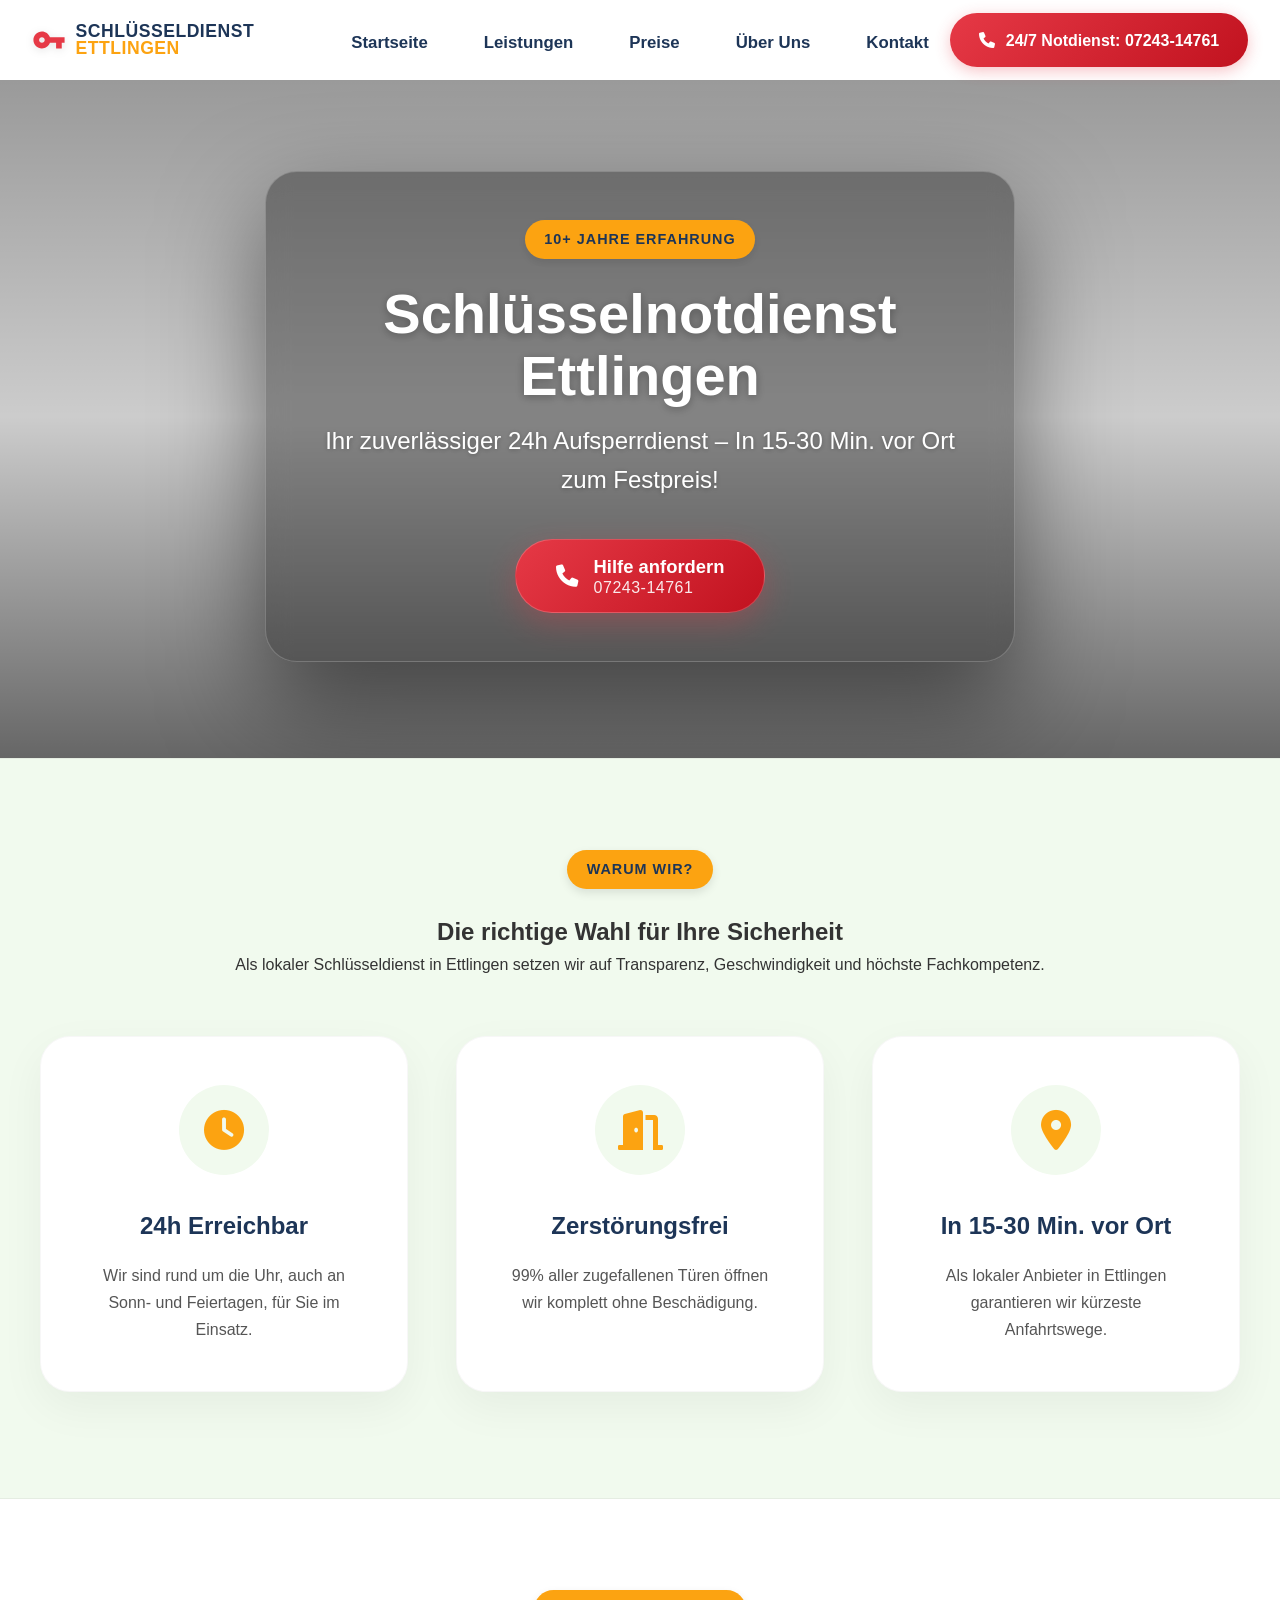
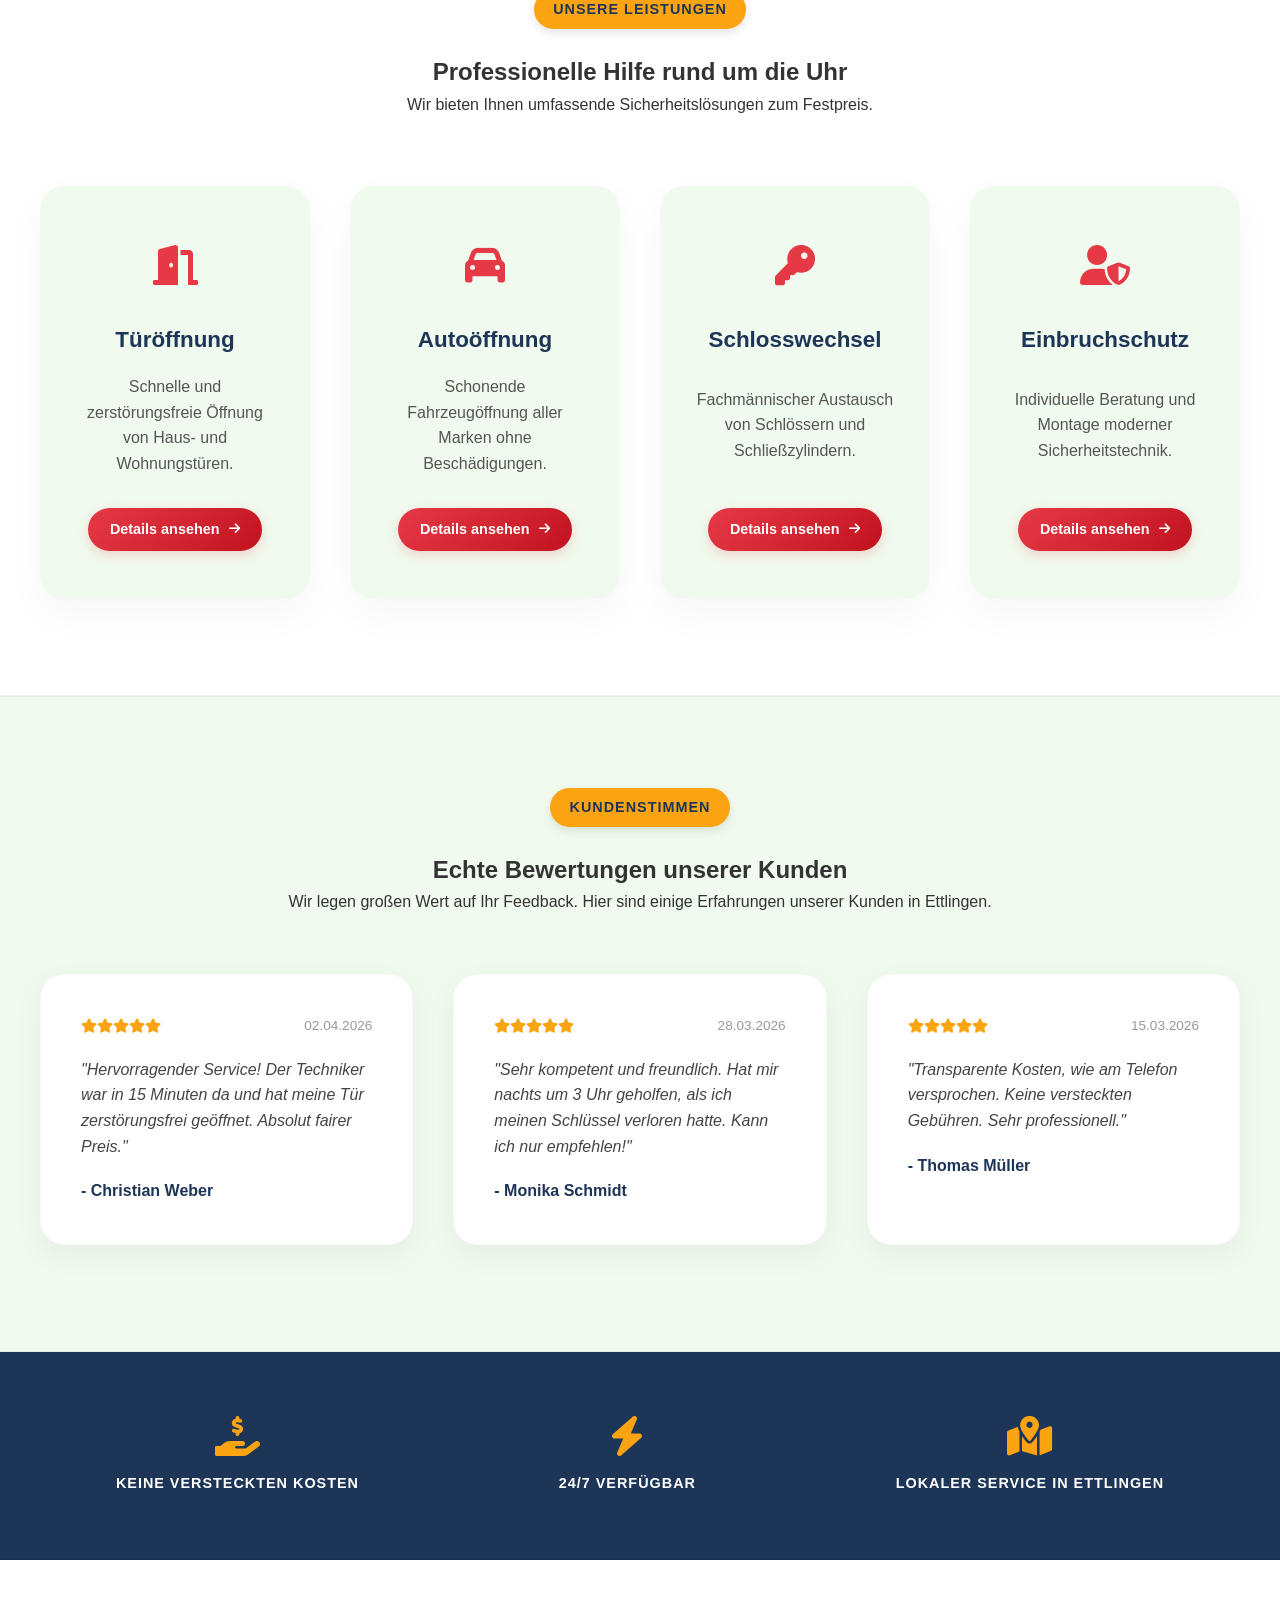
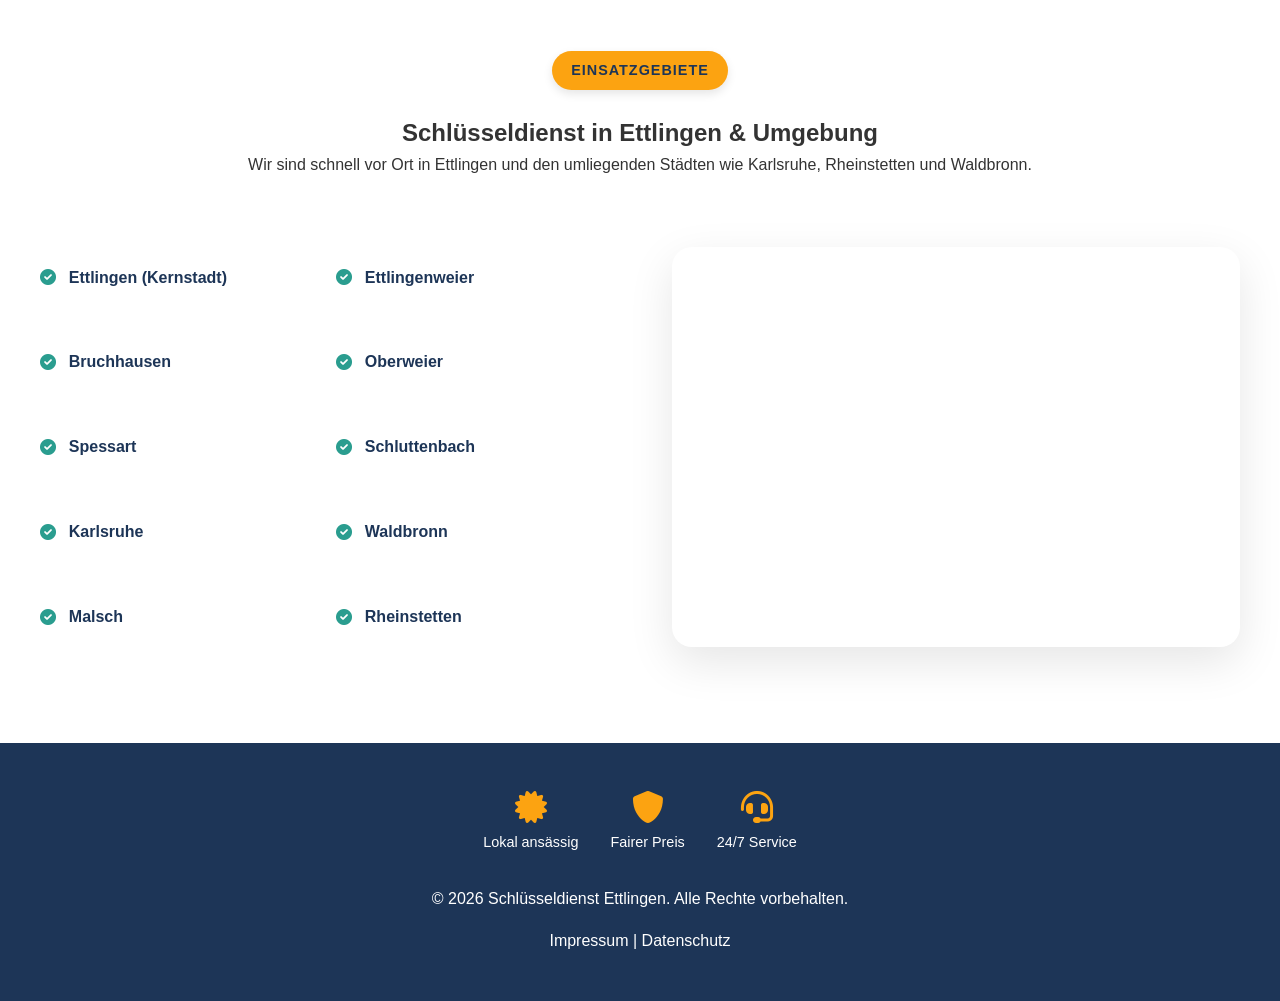
==== commit 59b68259: "Update index.html" ====
--- a/index.html
+++ b/index.html
@@ -6,6 +6,7 @@
     <title>Schlüsseldienst Ettlingen – Schnell & Preiswert (Festpreis-Garantie)</title>
     <meta name="description" content="Professioneller Schlüsseldienst & Aufsperrdienst in Ettlingen. In 15-30 Min. vor Ort, zerstörungsfreie Türöffnung, 24h Notdienst zum Festpreis. Jetzt anrufen!">
     <link rel="stylesheet" href="/css/style.css">
+    <link rel="icon" type="image/png" href="/images/key.png">
     <link rel="stylesheet" href="https://cdnjs.cloudflare.com/ajax/libs/font-awesome/6.0.0/css/all.min.css">
     <!-- JSON-LD Schema Markup -->
     <script type="application/ld+json">
@@ -82,8 +83,8 @@
     <section class="hero reveal">
         <div class="hero-content">
             <div class="hero-badge">10+ Jahre Erfahrung</div>
-            <h1>Schlüsseldienst Ettlingen</h1>
-            <p>Ihr zuverlässiger Aufsperrdienst – In 15-30 Min. vor Ort!</p>
+            <h1>Schlüsselnotdienst Ettlingen</h1>
+            <p>Ihr zuverlässiger 24h Aufsperrdienst – In 15-30 Min. vor Ort zum Festpreis!</p>
             <a href="tel:0724314761" class="hero-btn">
                 <i class="fas fa-phone"></i>
                 <div class="hero-btn-content">
--- a/css/style.css
+++ b/css/style.css
@@ -233,9 +233,9 @@
 .hero {
     position: relative;
     width: 100%;
-    height: calc(100vh - 75px); /* Start exactly below header and fill viewport */
-    min-height: 600px; /* Ensure enough space for content on short viewports */
-    padding: 0;
+    height: auto; /* Reduced height from full viewport */
+    min-height: 500px; /* More compact hero section */
+    padding: 6rem 2rem; /* Consistent padding with other sections */
     display: flex;
     align-items: center; /* Vertical center */
     justify-content: center; /* Horizontal center */
@@ -270,9 +270,9 @@
 .hero-content {
     position: relative;
     z-index: 2;
-    padding: 4rem 3rem;
+    padding: 3rem 2.5rem; /* Reduced padding for more compact look */
     height: auto; /* Dynamic height based on content */
-    max-width: 800px; /* More compact and elegant card width */
+    max-width: 750px; /* Slightly narrower for better readability */
     width: 90%;
     margin: 0; /* Centered by parent flex properties */
     display: flex;
